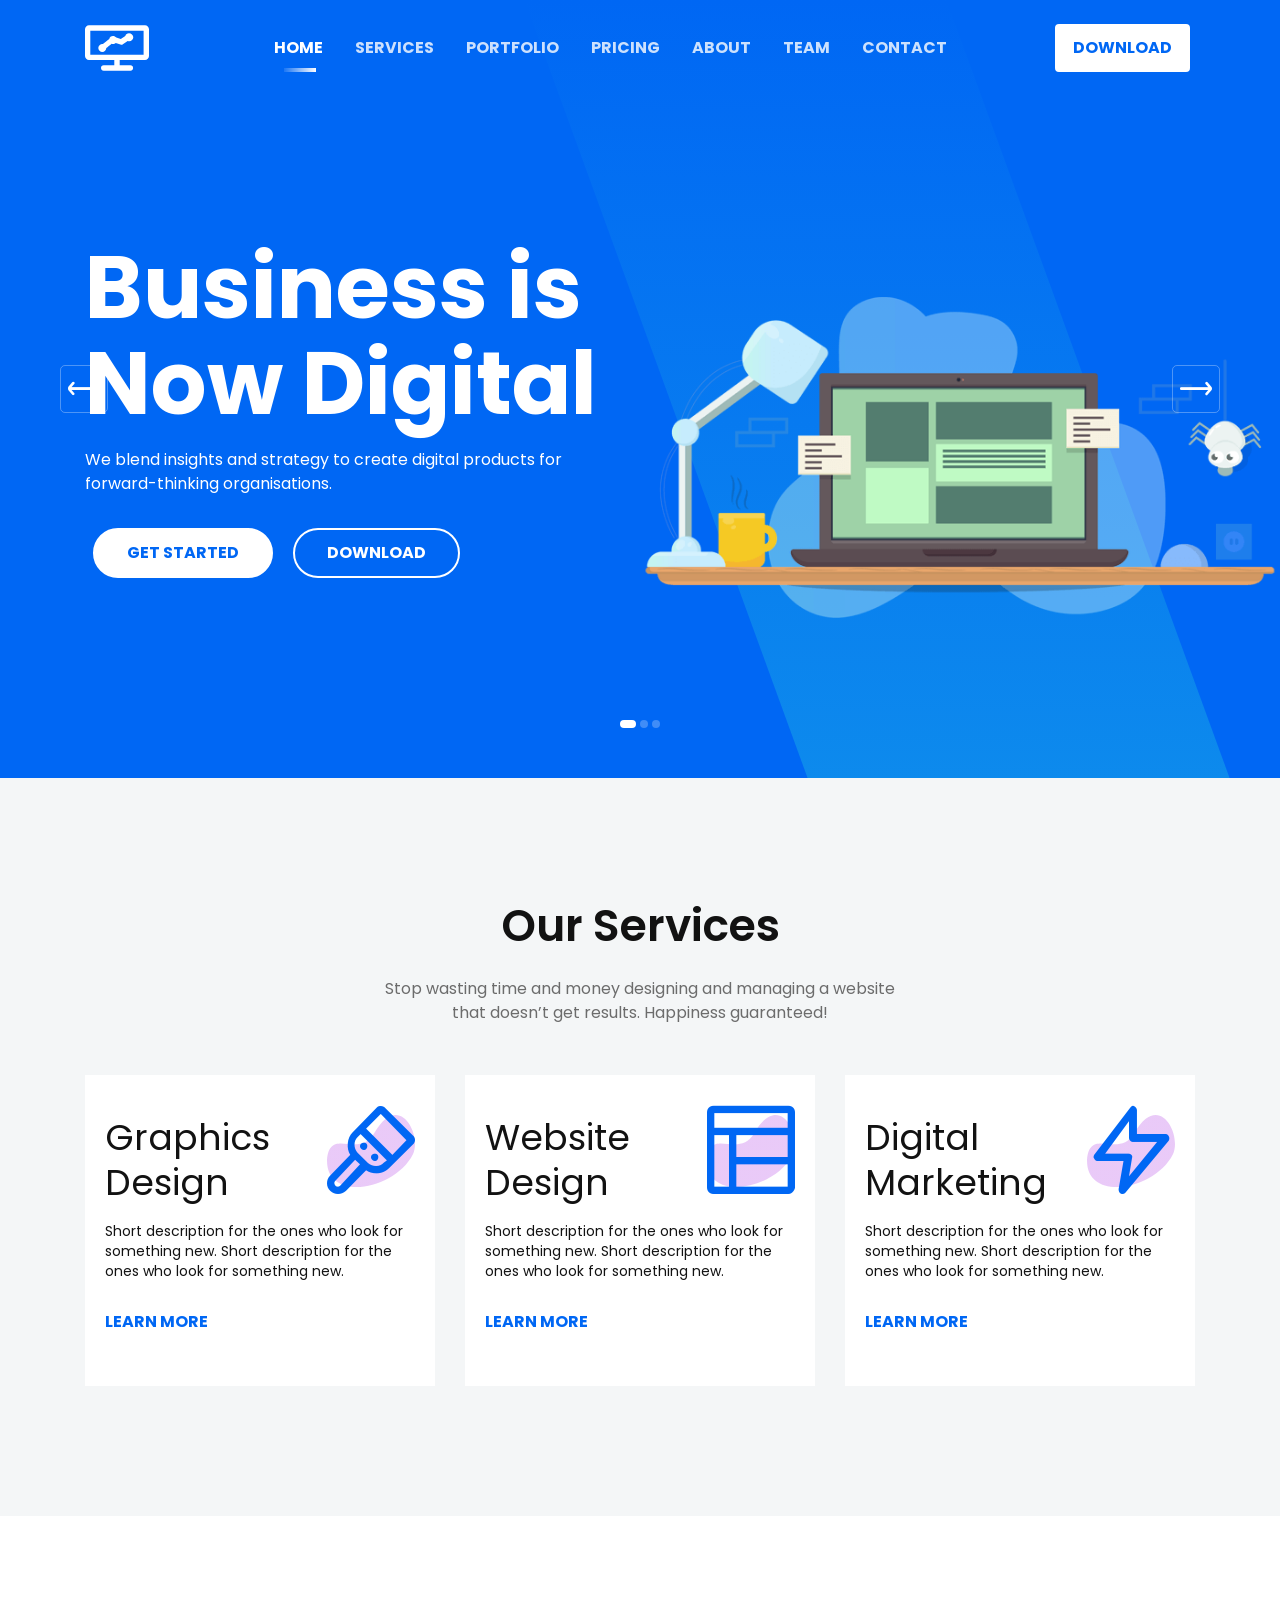
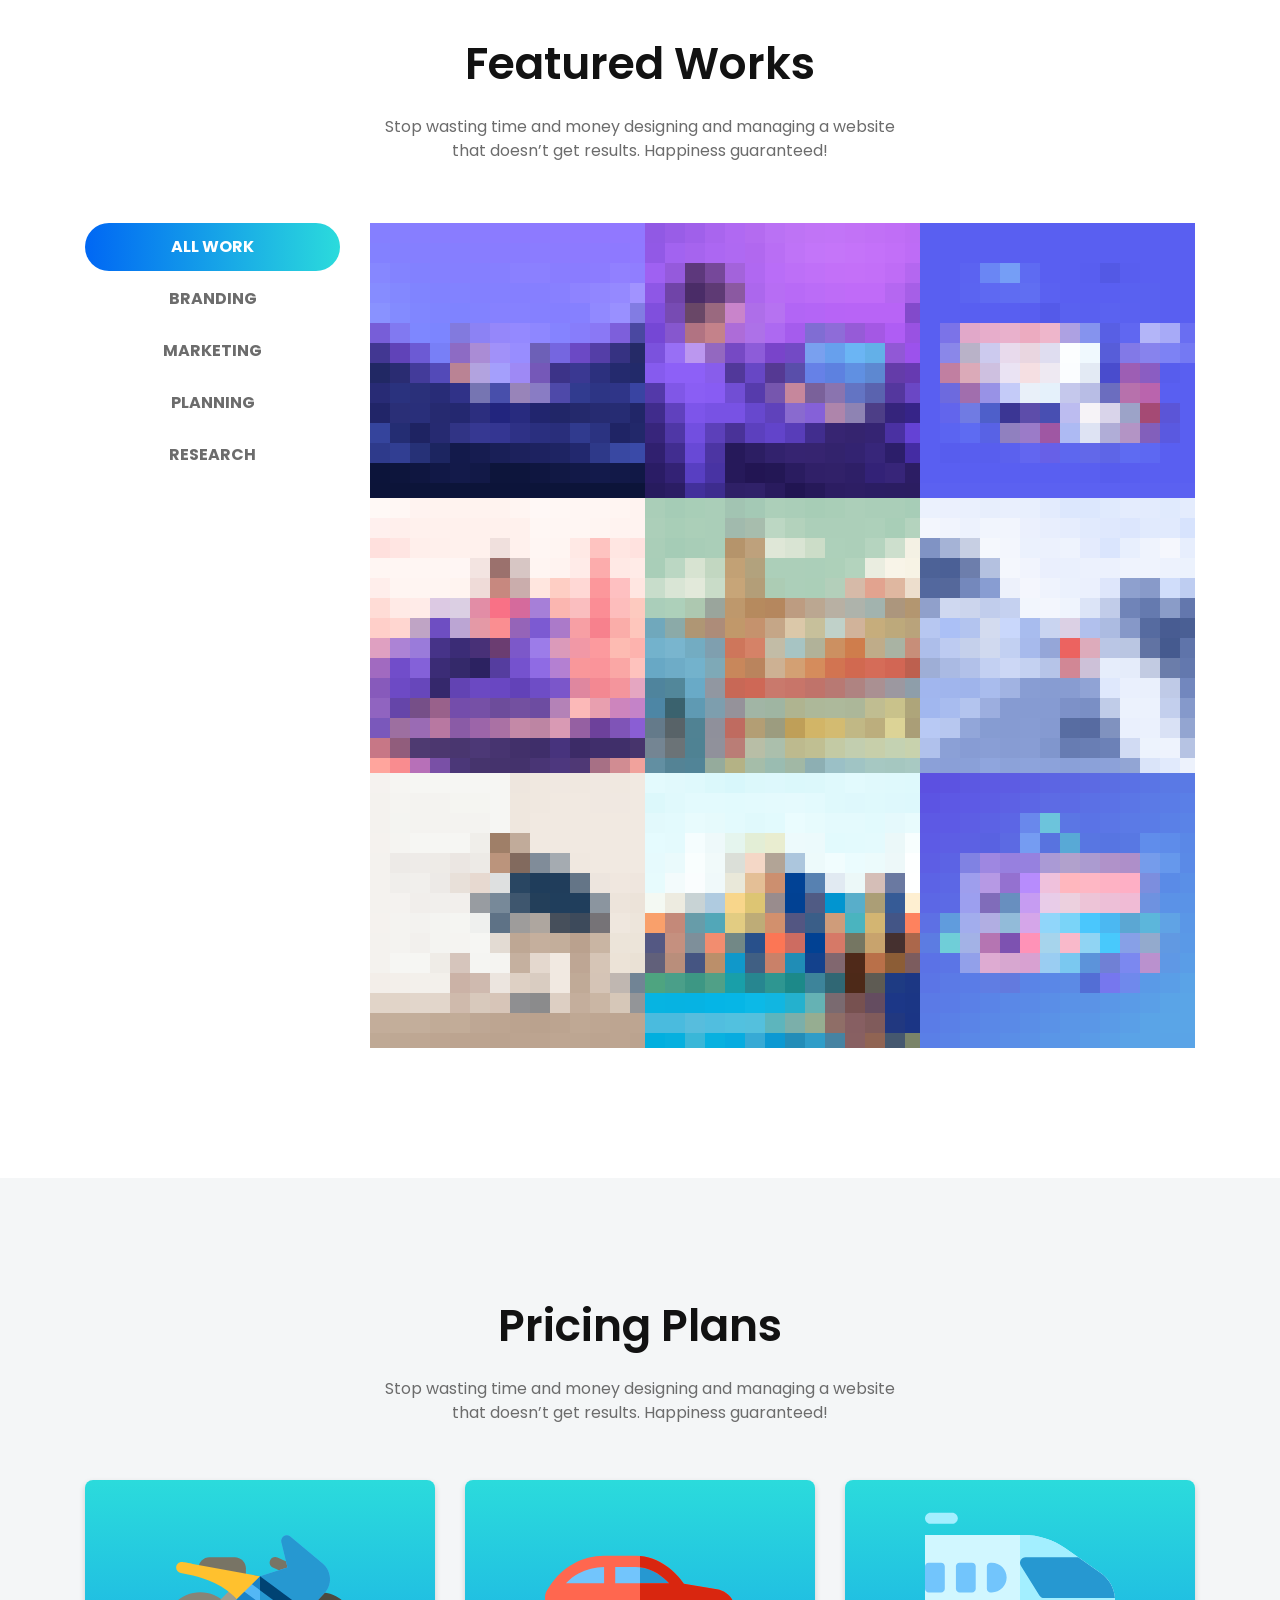
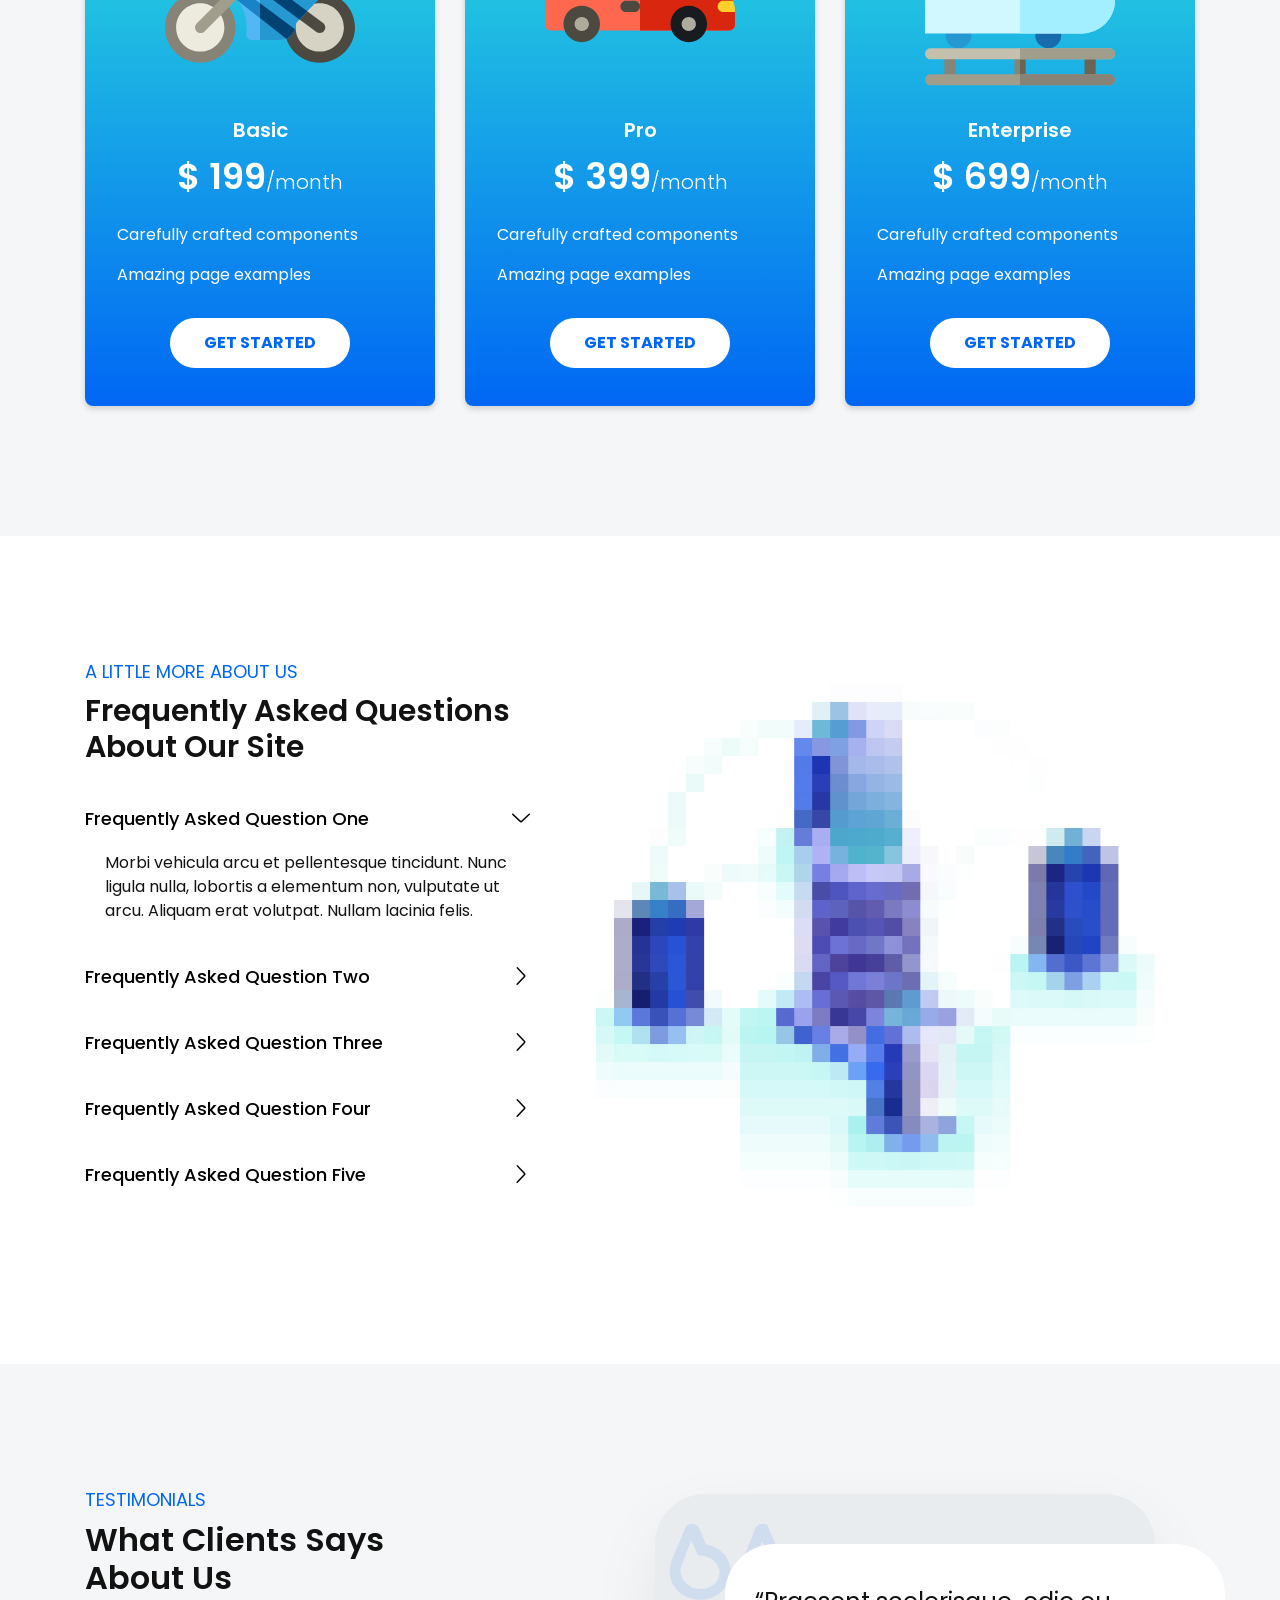
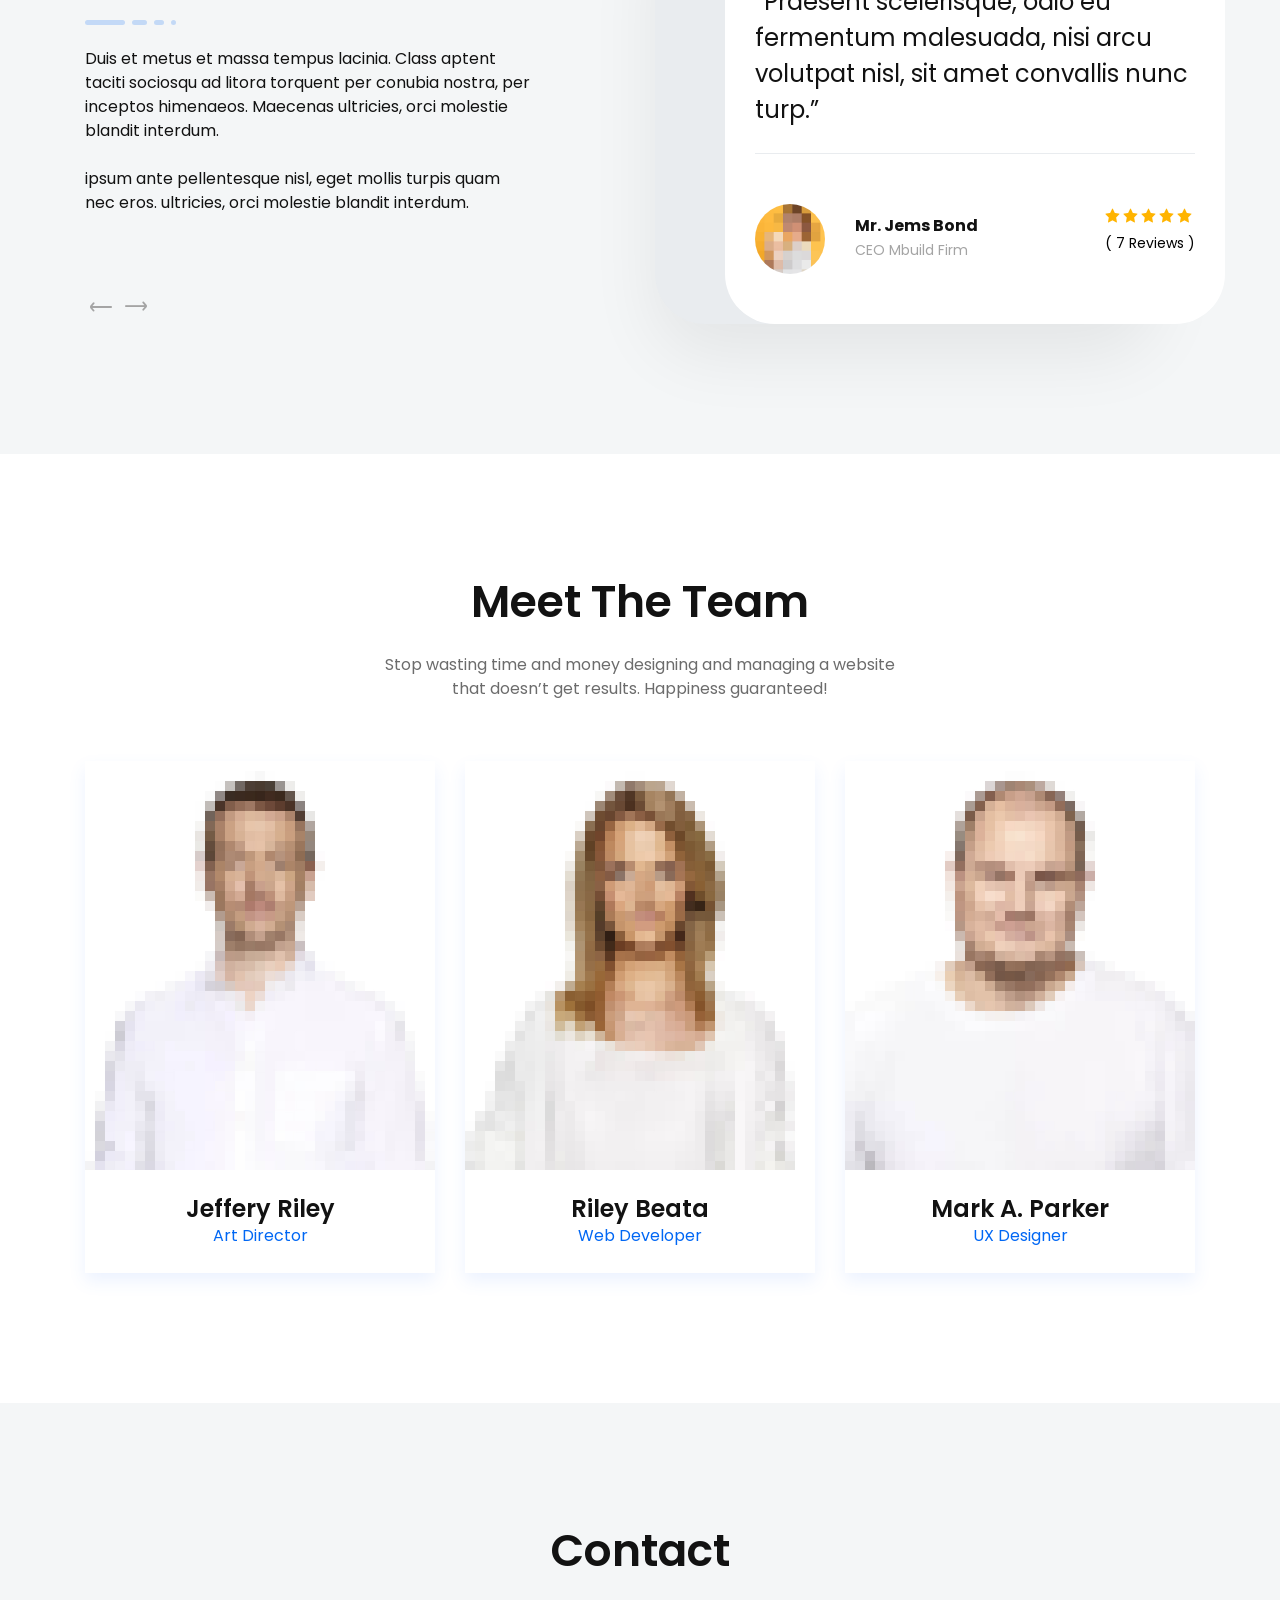
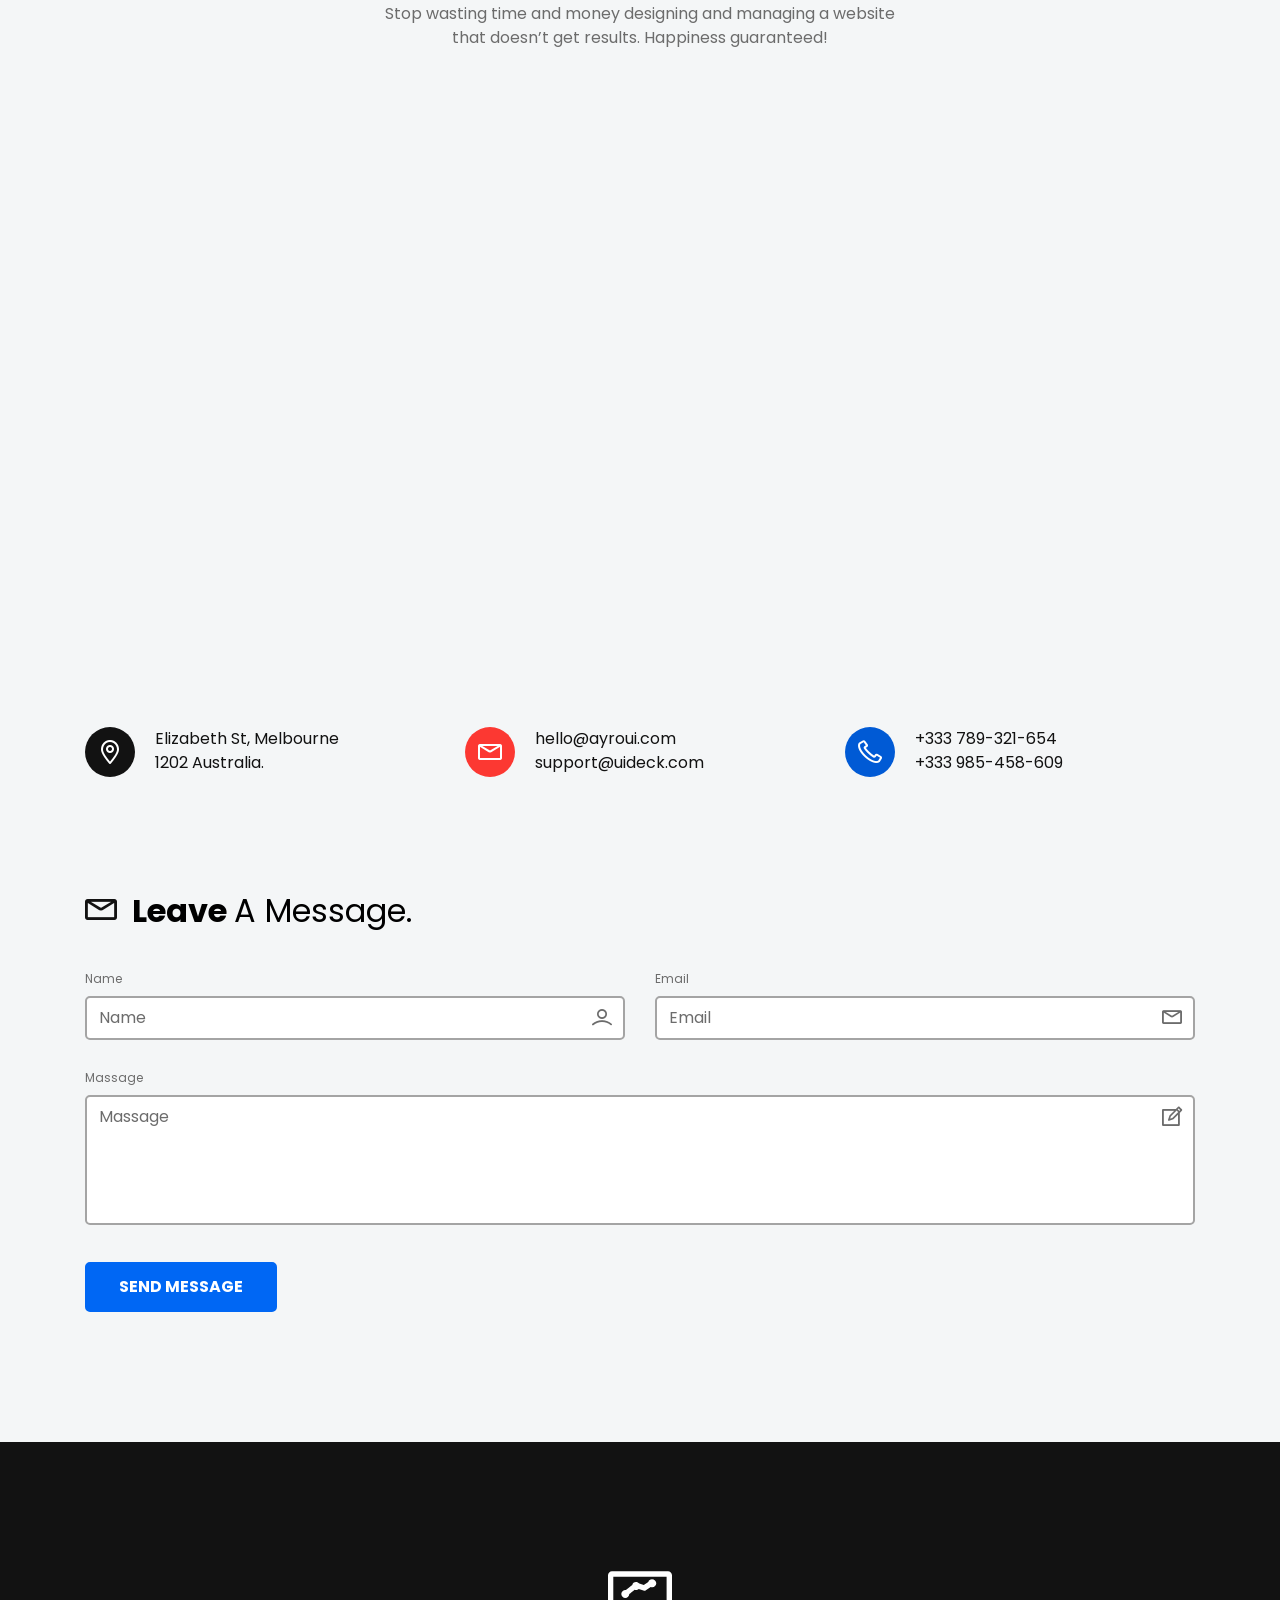
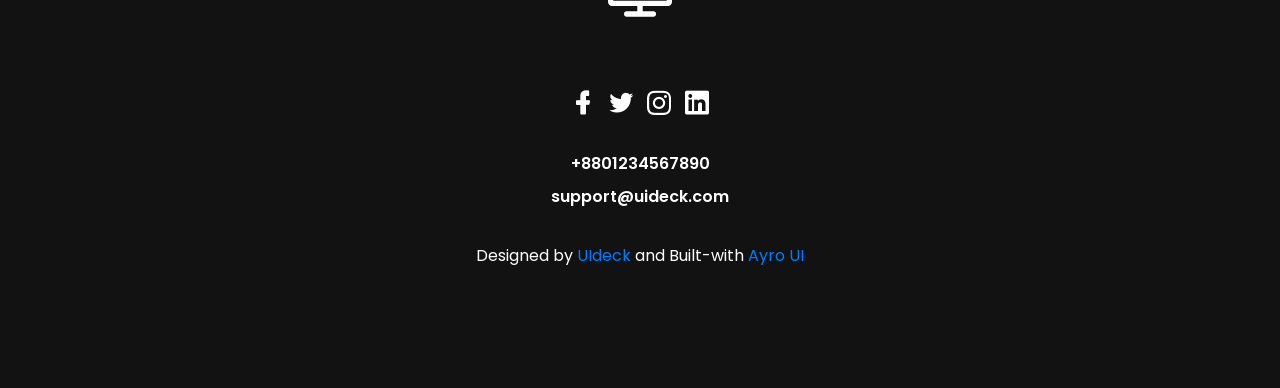
==== smash-template-opl/smash-template-opl/index.html @ 5c713483 "Add files via upload" ====
<!doctype html>
<html class="no-js" lang="en">

<head>
    <meta charset="utf-8">
    
    <!--====== Title ======-->
    <title>Smash - Bootstrap Business Template</title>
    
    <meta name="description" content="">
    <meta name="viewport" content="width=device-width, initial-scale=1">

    <!--====== Favicon Icon ======-->
    <link rel="shortcut icon" href="assets/images/favicon.png" type="image/png">
        
    <!--====== Magnific Popup CSS ======-->
    <link rel="stylesheet" href="assets/css/magnific-popup.css">
        
    <!--====== Slick CSS ======-->
    <link rel="stylesheet" href="assets/css/slick.css">
        
    <!--====== Line Icons CSS ======-->
    <link rel="stylesheet" href="assets/css/LineIcons.css">
        
    <!--====== Bootstrap CSS ======-->
    <link rel="stylesheet" href="assets/css/bootstrap.min.css">
    
    <!--====== Default CSS ======-->
    <link rel="stylesheet" href="assets/css/default.css">
    
    <!--====== Style CSS ======-->
    <link rel="stylesheet" href="assets/css/style.css">
    
</head>

<body>
    <!--[if IE]>
    <p class="browserupgrade">You are using an <strong>outdated</strong> browser. Please <a href="https://browsehappy.com/">upgrade your browser</a> to improve your experience and security.</p>
  <![endif]-->
   
    <!--====== PRELOADER PART START ======-->

    <div class="preloader">
        <div class="loader">
            <div class="ytp-spinner">
                <div class="ytp-spinner-container">
                    <div class="ytp-spinner-rotator">
                        <div class="ytp-spinner-left">
                            <div class="ytp-spinner-circle"></div>
                        </div>
                        <div class="ytp-spinner-right">
                            <div class="ytp-spinner-circle"></div>
                        </div>
                    </div>
                </div>
            </div>
        </div>
    </div>

    <!--====== PRELOADER PART ENDS ======-->
    
    <!--====== NAVBAR TWO PART START ======-->

    <section class="navbar-area">
        <div class="container">
            <div class="row">
                <div class="col-lg-12">
                    <nav class="navbar navbar-expand-lg">
                       
                        <a class="navbar-brand" href="#">
                            <img src="assets/images/logo.svg" alt="Logo">
                        </a>
                        
                        <button class="navbar-toggler" type="button" data-toggle="collapse" data-target="#navbarTwo" aria-controls="navbarTwo" aria-expanded="false" aria-label="Toggle navigation">
                            <span class="toggler-icon"></span>
                            <span class="toggler-icon"></span>
                            <span class="toggler-icon"></span>
                        </button>

                        <div class="collapse navbar-collapse sub-menu-bar" id="navbarTwo">
                            <ul class="navbar-nav m-auto">
                                <li class="nav-item active"><a class="page-scroll" href="#home">home</a></li>
                                <li class="nav-item"><a class="page-scroll" href="#services">Services</a></li>
                                <li class="nav-item"><a class="page-scroll" href="#portfolio">Portfolio</a></li>
                                <li class="nav-item"><a class="page-scroll" href="#pricing">Pricing</a></li>
                                <li class="nav-item"><a class="page-scroll" href="#about">About</a></li>
                                <li class="nav-item"><a class="page-scroll" href="#team">Team</a></li>
                                <li class="nav-item"><a class="page-scroll" href="#contact">Contact</a></li>
                            </ul>
                        </div>
                        
                        <div class="navbar-btn d-none d-sm-inline-block">
                            <ul>
                                <li><a class="solid" href="#">Download</a></li>
                            </ul>
                        </div>
                    </nav> <!-- navbar -->
                </div>
            </div> <!-- row -->
        </div> <!-- container -->
    </section>

    <!--====== NAVBAR TWO PART ENDS ======-->
    
    <!--====== SLIDER PART START ======-->

    <section id="home" class="slider_area">
        <div id="carouselThree" class="carousel slide" data-ride="carousel">
            <ol class="carousel-indicators">
                <li data-target="#carouselThree" data-slide-to="0" class="active"></li>
                <li data-target="#carouselThree" data-slide-to="1"></li>
                <li data-target="#carouselThree" data-slide-to="2"></li>
            </ol>

            <div class="carousel-inner">
                <div class="carousel-item active">
                    <div class="container">
                        <div class="row">
                            <div class="col-lg-6">
                                <div class="slider-content">
                                    <h1 class="title">Business is Now Digital</h1>
                                    <p class="text">We blend insights and strategy to create digital products for forward-thinking organisations.</p>
                                    <ul class="slider-btn rounded-buttons">
                                        <li><a class="main-btn rounded-one" href="#">GET STARTED</a></li>
                                        <li><a class="main-btn rounded-two" href="#">DOWNLOAD</a></li>
                                    </ul>
                                </div>
                            </div>
                        </div> <!-- row -->
                    </div> <!-- container -->
                    <div class="slider-image-box d-none d-lg-flex align-items-end">
                        <div class="slider-image">
                            <img src="assets/images/slider/1.png" alt="Hero">
                        </div> <!-- slider-imgae -->
                    </div> <!-- slider-imgae box -->
                </div> <!-- carousel-item -->

                <div class="carousel-item">
                    <div class="container">
                        <div class="row">
                            <div class="col-lg-6">
                                <div class="slider-content">
                                    <h1 class="title">Crafted for Business</h1>
                                    <p class="text">We blend insights and strategy to create digital products for forward-thinking organisations.</p>
                                    <ul class="slider-btn rounded-buttons">
                                        <li><a class="main-btn rounded-one" href="#">GET STARTED</a></li>
                                        <li><a class="main-btn rounded-two" href="#">DOWNLOAD</a></li>
                                    </ul>
                                </div> <!-- slider-content -->
                            </div>
                        </div> <!-- row -->
                    </div> <!-- container -->
                    <div class="slider-image-box d-none d-lg-flex align-items-end">
                        <div class="slider-image">
                            <img src="assets/images/slider/2.png" alt="Hero">
                        </div> <!-- slider-imgae -->
                    </div> <!-- slider-imgae box -->
                </div> <!-- carousel-item -->

                <div class="carousel-item">
                    <div class="container">
                        <div class="row">
                            <div class="col-lg-6">
                                <div class="slider-content">
                                    <h1 class="title">Based on Bootstrap 4</h1>
                                    <p class="text">We blend insights and strategy to create digital products for forward-thinking organisations.</p>
                                    <ul class="slider-btn rounded-buttons">
                                        <li><a class="main-btn rounded-one" href="#">GET STARTED</a></li>
                                        <li><a class="main-btn rounded-two" href="#">DOWNLOAD</a></li>
                                    </ul>
                                </div> <!-- slider-content -->
                            </div>
                        </div> <!-- row -->
                    </div> <!-- container -->
                    <div class="slider-image-box d-none d-lg-flex align-items-end">
                        <div class="slider-image">
                            <img src="assets/images/slider/3.png" alt="Hero">
                        </div> <!-- slider-imgae -->
                    </div> <!-- slider-imgae box -->
                </div> <!-- carousel-item -->
            </div>

            <a class="carousel-control-prev" href="#carouselThree" role="button" data-slide="prev">
                <i class="lni lni-arrow-left"></i>
            </a>
            <a class="carousel-control-next" href="#carouselThree" role="button" data-slide="next">
                <i class="lni lni-arrow-right"></i>
            </a>
        </div>
    </section>

    <!--====== SLIDER PART ENDS ======-->
    
    <!--====== FEATRES TWO PART START ======-->

    <section id="services" class="features-area">
        <div class="container">
            <div class="row justify-content-center">
                <div class="col-lg-6 col-md-10">
                    <div class="section-title text-center pb-10">
                        <h3 class="title">Our Services</h3>
                        <p class="text">Stop wasting time and money designing and managing a website that doesn’t get results. Happiness guaranteed!</p>
                    </div> <!-- row -->
                </div>
            </div> <!-- row -->
            <div class="row justify-content-center">
                <div class="col-lg-4 col-md-7 col-sm-9">
                    <div class="single-features mt-40">
                        <div class="features-title-icon d-flex justify-content-between">
                            <h4 class="features-title"><a href="#">Graphics Design</a></h4>
                            <div class="features-icon">
                                <i class="lni lni-brush"></i>
                                <img class="shape" src="assets/images/f-shape-1.svg" alt="Shape">
                            </div>
                        </div>
                        <div class="features-content">
                            <p class="text">Short description for the ones who look for something new. Short description for the ones who look for something new.</p>
                            <a class="features-btn" href="#">LEARN MORE</a>
                        </div>
                    </div> <!-- single features -->
                </div>
                <div class="col-lg-4 col-md-7 col-sm-9">
                    <div class="single-features mt-40">
                        <div class="features-title-icon d-flex justify-content-between">
                            <h4 class="features-title"><a href="#">Website Design</a></h4>
                            <div class="features-icon">
                                <i class="lni lni-layout"></i>
                                <img class="shape" src="assets/images/f-shape-1.svg" alt="Shape">
                            </div>
                        </div>
                        <div class="features-content">
                            <p class="text">Short description for the ones who look for something new. Short description for the ones who look for something new.</p>
                            <a class="features-btn" href="#">LEARN MORE</a>
                        </div>
                    </div> <!-- single features -->
                </div>
                <div class="col-lg-4 col-md-7 col-sm-9">
                    <div class="single-features mt-40">
                        <div class="features-title-icon d-flex justify-content-between">
                            <h4 class="features-title"><a href="#">Digital Marketing</a></h4>
                            <div class="features-icon">
                                <i class="lni lni-bolt"></i>
                                <img class="shape" src="assets/images/f-shape-1.svg" alt="Shape">
                            </div>
                        </div>
                        <div class="features-content">
                            <p class="text">Short description for the ones who look for something new. Short description for the ones who look for something new.</p>
                            <a class="features-btn" href="#">LEARN MORE</a>
                        </div>
                    </div> <!-- single features -->
                </div>
            </div> <!-- row -->
        </div> <!-- container -->
    </section>

    <!--====== FEATRES TWO PART ENDS ======-->
    
    <!--====== PORTFOLIO PART START ======-->

    <section id="portfolio" class="portfolio-area portfolio-four pb-100">
        <div class="container">
            <div class="row justify-content-center">
                <div class="col-lg-6 col-md-10">
                    <div class="section-title text-center pb-10">
                        <h3 class="title">Featured Works</h3>
                        <p class="text">Stop wasting time and money designing and managing a website that doesn’t get results. Happiness guaranteed!</p>
                    </div> <!-- section title -->
                </div>
            </div> <!-- row -->
            <div class="row">
                <div class="col-lg-3 col-md-3">
                    <div class="portfolio-menu text-center mt-50">
                        <ul>
                            <li data-filter="*" class="active">ALL WORK</li>
                            <li data-filter=".branding-4">BRANDING</li>
                            <li data-filter=".marketing-4">MARKETING</li>
                            <li data-filter=".planning-4">PLANNING</li>
                            <li data-filter=".research-4">RESEARCH</li>
                        </ul>
                    </div> <!-- portfolio menu -->
                </div>
                <div class="col-lg-9 col-md-9">
                    <div class="row no-gutters grid mt-50">
                        <div class="col-lg-4 col-sm-6 branding-4 planning-4">
                            <div class="single-portfolio">
                                <div class="portfolio-image">
                                    <img src="assets/images/portfolio/1.png" alt="">
                                    <div class="portfolio-overlay d-flex align-items-center justify-content-center">
                                        <div class="portfolio-content">
                                            <div class="portfolio-icon">
                                                <a class="image-popup" href="assets/images/portfolio/1.png"><i class="lni lni-zoom-in"></i></a>
                                                <img src="assets/images/portfolio/shape.svg" alt="shape" class="shape">
                                            </div>
                                            <div class="portfolio-icon">
                                                <a href="#"><i class="lni lni-link"></i></a>
                                                <img src="assets/images/portfolio/shape.svg" alt="shape" class="shape">
                                            </div>
                                        </div>
                                    </div>
                                </div>
                            </div> <!-- single portfolio -->
                        </div>
                        <div class="col-lg-4 col-sm-6 marketing-4 research-4">
                            <div class="single-portfolio">
                                <div class="portfolio-image">
                                    <img src="assets/images/portfolio/2.png" alt="">
                                    <div class="portfolio-overlay d-flex align-items-center justify-content-center">
                                        <div class="portfolio-content">
                                            <div class="portfolio-icon">
                                                <a class="image-popup" href="assets/images/portfolio/2.png"><i class="lni lni-zoom-in"></i></a>
                                                <img src="assets/images/portfolio/shape.svg" alt="shape" class="shape">
                                            </div>
                                            <div class="portfolio-icon">
                                                <a href="#"><i class="lni lni-link"></i></a>
                                                <img src="assets/images/portfolio/shape.svg" alt="shape" class="shape">
                                            </div>
                                        </div>
                                    </div>
                                </div>
                            </div> <!-- single portfolio -->
                        </div>
                        <div class="col-lg-4 col-sm-6 branding-4 marketing-4">
                            <div class="single-portfolio">
                                <div class="portfolio-image">
                                    <img src="assets/images/portfolio/3.png" alt="">
                                    <div class="portfolio-overlay d-flex align-items-center justify-content-center">
                                        <div class="portfolio-content">
                                            <div class="portfolio-icon">
                                                <a class="image-popup" href="assets/images/portfolio/3.png"><i class="lni lni-zoom-in"></i></a>
                                                <img src="assets/images/portfolio/shape.svg" alt="shape" class="shape">
                                            </div>
                                            <div class="portfolio-icon">
                                                <a href="#"><i class="lni lni-link"></i></a>
                                                <img src="assets/images/portfolio/shape.svg" alt="shape" class="shape">
                                            </div>
                                        </div>
                                    </div>
                                </div>
                            </div> <!-- single portfolio -->
                        </div>
                        <div class="col-lg-4 col-sm-6 planning-4 research-4">
                            <div class="single-portfolio">
                                <div class="portfolio-image">
                                    <img src="assets/images/portfolio/4.png" alt="">
                                    <div class="portfolio-overlay d-flex align-items-center justify-content-center">
                                        <div class="portfolio-content">
                                            <div class="portfolio-icon">
                                                <a class="image-popup" href="assets/images/portfolio/4.png"><i class="lni lni-zoom-in"></i></a>
                                                <img src="assets/images/portfolio/shape.svg" alt="shape" class="shape">
                                            </div>
                                            <div class="portfolio-icon">
                                                <a href="#"><i class="lni lni-link"></i></a>
                                                <img src="assets/images/portfolio/shape.svg" alt="shape" class="shape">
                                            </div>
                                        </div>
                                    </div>
                                </div>
                            </div> <!-- single portfolio -->
                        </div>
                        <div class="col-lg-4 col-sm-6 marketing-4">
                            <div class="single-portfolio">
                                <div class="portfolio-image">
                                    <img src="assets/images/portfolio/5.png" alt="">
                                    <div class="portfolio-overlay d-flex align-items-center justify-content-center">
                                        <div class="portfolio-content">
                                            <div class="portfolio-icon">
                                                <a class="image-popup" href="assets/images/portfolio/5.png"><i class="lni lni-zoom-in"></i></a>
                                                <img src="assets/images/portfolio/shape.svg" alt="shape" class="shape">
                                            </div>
                                            <div class="portfolio-icon">
                                                <a href="#"><i class="lni lni-link"></i></a>
                                                <img src="assets/images/portfolio/shape.svg" alt="shape" class="shape">
                                            </div>
                                        </div>
                                    </div>
                                </div>
                            </div> <!-- single portfolio -->
                        </div>
                        <div class="col-lg-4 col-sm-6 planning-4">
                            <div class="single-portfolio">
                                <div class="portfolio-image">
                                    <img src="assets/images/portfolio/6.png" alt="">
                                    <div class="portfolio-overlay d-flex align-items-center justify-content-center">
                                        <div class="portfolio-content">
                                            <div class="portfolio-icon">
                                                <a class="image-popup" href="assets/images/portfolio/6.png"><i class="lni lni-zoom-in"></i></a>
                                                <img src="assets/images/portfolio/shape.svg" alt="shape" class="shape">
                                            </div>
                                            <div class="portfolio-icon">
                                                <a href="#"><i class="lni lni-link"></i></a>
                                                <img src="assets/images/portfolio/shape.svg" alt="shape" class="shape">
                                            </div>
                                        </div>
                                    </div>
                                </div>
                            </div> <!-- single portfolio -->
                        </div>
                        <div class="col-lg-4 col-sm-6 research-4">
                            <div class="single-portfolio">
                                <div class="portfolio-image">
                                    <img src="assets/images/portfolio/7.png" alt="">
                                    <div class="portfolio-overlay d-flex align-items-center justify-content-center">
                                        <div class="portfolio-content">
                                            <div class="portfolio-icon">
                                                <a class="image-popup" href="assets/images/portfolio/7.png"><i class="lni lni-zoom-in"></i></a>
                                                <img src="assets/images/portfolio/shape.svg" alt="shape" class="shape">
                                            </div>
                                            <div class="portfolio-icon">
                                                <a href="#"><i class="lni lni-link"></i></a>
                                                <img src="assets/images/portfolio/shape.svg" alt="shape" class="shape">
                                            </div>
                                        </div>
                                    </div>
                                </div>
                            </div> <!-- single portfolio -->
                        </div>
                        <div class="col-lg-4 col-sm-6 branding-4 planning-4">
                            <div class="single-portfolio">
                                <div class="portfolio-image">
                                    <img src="assets/images/portfolio/8.png" alt="">
                                    <div class="portfolio-overlay d-flex align-items-center justify-content-center">
                                        <div class="portfolio-content">
                                            <div class="portfolio-icon">
                                                <a class="image-popup" href="assets/images/portfolio/8.png"><i class="lni lni-zoom-in"></i></a>
                                                <img src="assets/images/portfolio/shape.svg" alt="shape" class="shape">
                                            </div>
                                            <div class="portfolio-icon">
                                                <a href="#"><i class="lni lni-link"></i></a>
                                                <img src="assets/images/portfolio/shape.svg" alt="shape" class="shape">
                                            </div>
                                        </div>
                                    </div>
                                </div>
                            </div> <!-- single portfolio -->
                        </div>
                        <div class="col-lg-4 col-sm-6 marketing-4">
                            <div class="single-portfolio">
                                <div class="portfolio-image">
                                    <img src="assets/images/portfolio/9.png" alt="">
                                    <div class="portfolio-overlay d-flex align-items-center justify-content-center">
                                        <div class="portfolio-content">
                                            <div class="portfolio-icon">
                                                <a class="image-popup" href="assets/images/portfolio/9.png"><i class="lni lni-zoom-in"></i></a>
                                                <img src="assets/images/portfolio/shape.svg" alt="shape" class="shape">
                                            </div>
                                            <div class="portfolio-icon">
                                                <a href="#"><i class="lni lni-link"></i></a>
                                                <img src="assets/images/portfolio/shape.svg" alt="shape" class="shape">
                                            </div>
                                        </div>
                                    </div>
                                </div>
                            </div> <!-- single portfolio -->
                        </div>
                    </div> <!-- row -->
                </div>
            </div> <!-- row -->
        </div> <!-- container -->
    </section>

    <!--====== PORTFOLIO PART ENDS ======-->
    
    <!--====== PRINICNG START ======-->

    <section id="pricing" class="pricing-area ">
        <div class="container">
            <div class="row justify-content-center">
                <div class="col-lg-6 col-md-10">
                    <div class="section-title text-center pb-25">
                        <h3 class="title">Pricing Plans</h3>
                        <p class="text">Stop wasting time and money designing and managing a website that doesn’t get results. Happiness guaranteed!</p>
                    </div> <!-- section title -->
                </div>
            </div> <!-- row -->
            <div class="row justify-content-center">
                <div class="col-lg-4 col-md-7 col-sm-9">
                    <div class="pricing-style mt-30">
                        <div class="pricing-icon text-center">
                            <img src="assets/images/basic.svg" alt="">
                        </div>
                        <div class="pricing-header text-center">
                            <h5 class="sub-title">Basic</h5>
                            <p class="month"><span class="price">$ 199</span>/month</p>
                        </div>
                        <div class="pricing-list">
                            <ul>
                                <li><i class="lni lni-check-mark-circle"></i> Carefully crafted components</li>
                                <li><i class="lni lni-check-mark-circle"></i> Amazing page examples</li>
                            </ul>
                        </div>
                        <div class="pricing-btn rounded-buttons text-center">
                            <a class="main-btn rounded-one" href="#">GET STARTED</a>
                        </div>    
                    </div> <!-- pricing style one -->
                </div>
                
                <div class="col-lg-4 col-md-7 col-sm-9">
                    <div class="pricing-style mt-30">
                        <div class="pricing-icon text-center">
                            <img src="assets/images/pro.svg" alt="">
                        </div>
                        <div class="pricing-header text-center">
                            <h5 class="sub-title">Pro</h5>
                            <p class="month"><span class="price">$ 399</span>/month</p>
                        </div>
                        <div class="pricing-list">
                            <ul>
                                <li><i class="lni lni-check-mark-circle"></i> Carefully crafted components</li>
                                <li><i class="lni lni-check-mark-circle"></i> Amazing page examples</li>
                            </ul>
                        </div>
                        <div class="pricing-btn rounded-buttons text-center">
                            <a class="main-btn rounded-one" href="#">GET STARTED</a>
                        </div>
                    </div> <!-- pricing style one -->
                </div>
                
                <div class="col-lg-4 col-md-7 col-sm-9">
                    <div class="pricing-style mt-30">
                        <div class="pricing-icon text-center">
                            <img src="assets/images/enterprise.svg" alt="">
                        </div>
                        <div class="pricing-header text-center">
                            <h5 class="sub-title">Enterprise</h5>
                            <p class="month"><span class="price">$ 699</span>/month</p>
                        </div>
                        <div class="pricing-list">
                            <ul>
                                <li><i class="lni lni-check-mark-circle"></i> Carefully crafted components</li>
                                <li><i class="lni lni-check-mark-circle"></i> Amazing page examples</li>
                            </ul>
                        </div>
                        <div class="pricing-btn rounded-buttons text-center">
                            <a class="main-btn rounded-one" href="#">GET STARTED</a>
                        </div>
                    </div> <!-- pricing style one -->
                </div>
            </div> <!-- row -->
        </div> <!-- container -->
    </section>

    <!--====== PRINICNG ENDS ======-->
    
    <!--====== ABOUT PART START ======-->

    <section id="about" class="about-area">
        <div class="container">
            <div class="row">
                <div class="col-lg-5">
                    <div class="faq-content mt-45">
                        <div class="about-title">
                            <h6 class="sub-title">A Little More About Us</h6>
                            <h4 class="title">Frequently Asked Questions <br> About Our Site</h4>
                        </div> <!-- faq title -->
                        <div class="about-accordion">
                            <div class="accordion" id="accordionExample">
                                <div class="card">
                                    <div class="card-header" id="headingOne">
                                        <a href="#" data-toggle="collapse" data-target="#collapseOne" aria-expanded="true" aria-controls="collapseOne">Frequently Asked Question One</a>
                                    </div>

                                    <div id="collapseOne" class="collapse show" aria-labelledby="headingOne" data-parent="#accordionExample">
                                        <div class="card-body">
                                            <p class="text">Morbi vehicula arcu et pellentesque tincidunt. Nunc ligula nulla, lobortis a elementum non, vulputate ut arcu. Aliquam erat volutpat. Nullam lacinia felis.</p>
                                        </div>
                                    </div> 
                                </div> <!-- card -->
                                <div class="card">
                                    <div class="card-header" id="headingTwo">
                                        <a href="#" class="collapsed" data-toggle="collapse" data-target="#collapseTwo" aria-expanded="false" aria-controls="collapseTwo">Frequently Asked Question Two</a>
                                    </div>
                                    <div id="collapseTwo" class="collapse" aria-labelledby="headingTwo" data-parent="#accordionExample">
                                        <div class="card-body">
                                            <p class="text">Morbi vehicula arcu et pellentesque tincidunt. Nunc ligula nulla, lobortis a elementum non, vulputate ut arcu. Aliquam erat volutpat. Nullam lacinia felis.</p>
                                        </div>
                                    </div>
                                </div> <!-- card -->
                                <div class="card">
                                    <div class="card-header" id="headingThree">
                                        <a href="#" class="collapsed" data-toggle="collapse" data-target="#collapseThree" aria-expanded="false" aria-controls="collapseThree">Frequently Asked Question Three</a>
                                    </div>
                                    <div id="collapseThree" class="collapse" aria-labelledby="headingThree" data-parent="#accordionExample">
                                        <div class="card-body">
                                            <p class="text">Morbi vehicula arcu et pellentesque tincidunt. Nunc ligula nulla, lobortis a elementum non, vulputate ut arcu. Aliquam erat volutpat. Nullam lacinia felis.</p>
                                        </div>
                                    </div>
                                </div> <!-- card -->
                                <div class="card">
                                    <div class="card-header" id="headingFore">
                                        <a href="#" class="collapsed" data-toggle="collapse" data-target="#collapseFore" aria-expanded="false" aria-controls="collapseFore">Frequently Asked Question Four</a>
                                    </div>
                                    <div id="collapseFore" class="collapse" aria-labelledby="headingFore" data-parent="#accordionExample">
                                        <div class="card-body">
                                            <p class="text">Morbi vehicula arcu et pellentesque tincidunt. Nunc ligula nulla, lobortis a elementum non, vulputate ut arcu. Aliquam erat volutpat. Nullam lacinia felis.</p>
                                        </div>
                                    </div>
                                </div> <!-- card -->
                                <div class="card">
                                    <div class="card-header" id="headingFive">
                                        <a href="#" class="collapsed" data-toggle="collapse" data-target="#collapseFive" aria-expanded="false" aria-controls="collapseFive">Frequently Asked Question Five</a>
                                    </div>
                                    <div id="collapseFive" class="collapse" aria-labelledby="headingFive" data-parent="#accordionExample">
                                        <div class="card-body">
                                            <p class="text">Morbi vehicula arcu et pellentesque tincidunt. Nunc ligula nulla, lobortis a elementum non, vulputate ut arcu. Aliquam erat volutpat. Nullam lacinia felis.</p>
                                        </div>
                                    </div>
                                </div> <!-- card -->
                            </div>
                        </div> <!-- faq accordion -->
                    </div> <!-- faq content -->
                </div>
                <div class="col-lg-7">
                    <div class="about-image mt-50">
                        <img src="assets/images/about.jpg" alt="about">
                    </div> <!-- faq image -->
                </div>
            </div> <!-- row -->
        </div> <!-- container -->
    </section>

    <!--====== ABOUT PART ENDS ======-->
    
    <!--====== TESTIMONIAL PART START ======-->

    <section id="testimonial" class="testimonial-area">
        <div class="container">
            <div class="row justify-content-between">
                <div class="col-xl-5 col-lg-6">
                    <div class="testimonial-left-content mt-45">
                        <h6 class="sub-title">Testimonials</h6>
                        <h4 class="title">What Clients Says <br> About Us</h4>
                        <ul class="testimonial-line">
                            <li></li>
                            <li></li>
                            <li></li>
                            <li></li>
                        </ul>
                        <p class="text">Duis et metus et massa tempus lacinia. Class aptent taciti sociosqu ad litora torquent per conubia nostra, per inceptos himenaeos. Maecenas ultricies, orci molestie blandit interdum. <br> <br> ipsum ante pellentesque nisl, eget mollis turpis quam nec eros. ultricies, orci molestie blandit interdum.</p>
                    </div> <!-- testimonial left content -->
                </div>
                <div class="col-lg-6">
                    <div class="testimonial-right-content mt-50">
                        <div class="quota">
                            <i class="lni lni-quotation"></i>
                        </div>
                        <div class="testimonial-content-wrapper testimonial-active">
                            <div class="single-testimonial">
                                <div class="testimonial-text">
                                    <p class="text">“Praesent scelerisque, odio eu fermentum malesuada, nisi arcu volutpat nisl, sit amet convallis nunc turp.”</p>
                                </div>
                                <div class="testimonial-author d-sm-flex justify-content-between">
                                    <div class="author-info d-flex align-items-center">
                                        <div class="author-image">
                                            <img src="assets/images/author-1.jpg" alt="author">
                                        </div>
                                        <div class="author-name media-body">
                                            <h5 class="name">Mr. Jems Bond</h5>
                                            <span class="sub-title">CEO Mbuild Firm</span>
                                        </div>
                                    </div>
                                    <div class="author-review">
                                        <ul class="star">
                                            <li><i class="lni lni-star-filled"></i></li>
                                            <li><i class="lni lni-star-filled"></i></li>
                                            <li><i class="lni lni-star-filled"></i></li>
                                            <li><i class="lni lni-star-filled"></i></li>
                                            <li><i class="lni lni-star-filled"></i></li>
                                        </ul>
                                        <span class="review">( 7 Reviews )</span>
                                    </div>
                                </div>
                            </div> <!-- single testimonial -->
                            <div class="single-testimonial">
                                <div class="testimonial-text">
                                    <p class="text">“Praesent scelerisque, odio eu fermentum malesuada, nisi arcu volutpat nisl, sit amet convallis nunc turp.”</p>
                                </div>
                                <div class="testimonial-author d-sm-flex justify-content-between">
                                    <div class="author-info d-flex align-items-center">
                                        <div class="author-image">
                                                <img src="assets/images/author-2.jpg" alt="author">
                                        </div>
                                        <div class="author-name media-body">
                                            <h5 class="name">Mr. Jems Bond</h5>
                                            <span class="sub-title">CEO Mbuild Firm</span>
                                        </div>
                                    </div>
                                    <div class="author-review">
                                        <ul class="star">
                                            <li><i class="lni lni-star-filled"></i></li>
                                            <li><i class="lni lni-star-filled"></i></li>
                                            <li><i class="lni lni-star-filled"></i></li>
                                            <li><i class="lni lni-star-filled"></i></li>
                                            <li><i class="lni lni-star-filled"></i></li>
                                        </ul>
                                        <span class="review">( 7 Reviews )</span>
                                    </div>
                                </div>
                            </div> <!-- single testimonial -->
                            <div class="single-testimonial">
                                <div class="testimonial-text">
                                    <p class="text">“Praesent scelerisque, odio eu fermentum malesuada, nisi arcu volutpat nisl, sit amet convallis nunc turp.”</p>
                                </div>
                                <div class="testimonial-author d-sm-flex justify-content-between">
                                    <div class="author-info d-flex align-items-center">
                                        <div class="author-image">
                                                <img src="assets/images/author-3.jpg" alt="author">
                                        </div>
                                        <div class="author-name media-body">
                                            <h5 class="name">Mr. Jems Bond</h5>
                                            <span class="sub-title">CEO Mbuild Firm</span>
                                        </div>
                                    </div>
                                    <div class="author-review">
                                        <ul class="star">
                                            <li><i class="lni lni-star-filled"></i></li>
                                            <li><i class="lni lni-star-filled"></i></li>
                                            <li><i class="lni lni-star-filled"></i></li>
                                            <li><i class="lni lni-star-filled"></i></li>
                                            <li><i class="lni lni-star-filled"></i></li>
                                        </ul>
                                        <span class="review">( 7 Reviews )</span>
                                    </div>
                                </div>
                            </div> <!-- single testimonial -->
                        </div> <!-- testimonial content wrapper -->
                    </div> <!-- testimonial right content -->
                </div>
            </div> <!-- row -->
        </div> <!-- container -->
    </section>

    <!--====== TESTIMONIAL PART ENDS ======-->
    
    <!--====== TEAM START ======-->

    <section id="team" class="team-area pt-120 pb-130">
        <div class="container">
            <div class="row justify-content-center">
                <div class="col-lg-6 col-md-10">
                    <div class="section-title text-center pb-30">
                        <h3 class="title">Meet The Team</h3>
                        <p class="text">Stop wasting time and money designing and managing a website that doesn’t get results. Happiness guaranteed!</p>
                    </div> <!-- section title -->
                </div>
            </div> <!-- row -->
            <div class="row">
                <div class="col-lg-4 col-sm-6">
                    <div class="team-style-eleven text-center mt-30 wow fadeIn" data-wow-duration="1s" data-wow-delay="0s">
                        <div class="team-image">
                            <img src="assets/images/team-1.jpg" alt="Team">
                        </div>
                        <div class="team-content">
                            <div class="team-social">
                                <ul class="social">
                                    <li><a href="#"><i class="lni lni-facebook-filled"></i></a></li>
                                    <li><a href="#"><i class="lni lni-twitter-original"></i></a></li>
                                    <li><a href="#"><i class="lni lni-linkedin-original"></i></a></li>
                                    <li><a href="#"><i class="lni lni-instagram"></i></a></li>
                                </ul>
                            </div>
                            <h4 class="team-name"><a href="#">Jeffery Riley</a></h4>
                            <span class="sub-title">Art Director</span>
                        </div>
                    </div> <!-- single team -->
                </div>
                <div class="col-lg-4 col-sm-6">
                    <div class="team-style-eleven text-center mt-30 wow fadeIn" data-wow-duration="1s" data-wow-delay="0s">
                        <div class="team-image">
                            <img src="assets/images/team-2.jpg" alt="Team">
                        </div>
                        <div class="team-content">
                            <div class="team-social">
                                <ul class="social">
                                    <li><a href="#"><i class="lni lni-facebook-filled"></i></a></li>
                                    <li><a href="#"><i class="lni lni-twitter-original"></i></a></li>
                                    <li><a href="#"><i class="lni lni-linkedin-original"></i></a></li>
                                    <li><a href="#"><i class="lni lni-instagram"></i></a></li>
                                </ul>
                            </div>
                            <h4 class="team-name"><a href="#">Riley Beata</a></h4>
                            <span class="sub-title">Web Developer</span>
                        </div>
                    </div> <!-- single team -->
                </div>
                <div class="col-lg-4 col-sm-6">
                    <div class="team-style-eleven text-center mt-30 wow fadeIn" data-wow-duration="1s" data-wow-delay="0s">
                        <div class="team-image">
                            <img src="assets/images/team-3.jpg" alt="Team">
                        </div>
                        <div class="team-content">
                            <div class="team-social">
                                <ul class="social">
                                    <li><a href="#"><i class="lni lni-facebook-filled"></i></a></li>
                                    <li><a href="#"><i class="lni lni-twitter-original"></i></a></li>
                                    <li><a href="#"><i class="lni lni-linkedin-original"></i></a></li>
                                    <li><a href="#"><i class="lni lni-instagram"></i></a></li>
                                </ul>
                            </div>
                            <h4 class="team-name"><a href="#">Mark A. Parker</a></h4>
                            <span class="sub-title">UX Designer</span>
                        </div>
                    </div> <!-- single team -->
                </div>
            </div> <!-- row -->
        </div> <!-- container -->
    </section>

    <!--====== TEAM  ENDS ======-->
    
    <!--====== CONTACT PART START ======-->

    <section id="contact" class="contact-area">
        <div class="container">
            <div class="row justify-content-center">
                <div class="col-lg-6 col-md-10">
                    <div class="section-title text-center pb-30">
                        <h3 class="title">Contact</h3>
                        <p class="text">Stop wasting time and money designing and managing a website that doesn’t get results. Happiness guaranteed!</p>
                    </div> <!-- section title -->
                </div>
            </div> <!-- row -->
            <div class="row">
                <div class="col-lg-12">
                    <div class="contact-map mt-30">
                        <iframe id="gmap_canvas" src="https://maps.google.com/maps?q=Mission%20District%2C%20San%20Francisco%2C%20CA%2C%20USA&t=&z=13&ie=UTF8&iwloc=&output=embed" frameborder="0" scrolling="no" marginheight="0" marginwidth="0"></iframe>
                    </div> <!-- row -->
                </div>
            </div> <!-- row -->
            <div class="contact-info pt-30">
                <div class="row">
                    <div class="col-lg-4 col-md-6">
                        <div class="single-contact-info contact-color-1 mt-30 d-flex ">
                            <div class="contact-info-icon">
                                <i class="lni lni-map-marker"></i>
                            </div>
                            <div class="contact-info-content media-body">
                                <p class="text"> Elizabeth St, Melbourne<br>1202 Australia.</p>
                            </div>
                        </div> <!-- single contact info -->
                    </div>
                    <div class="col-lg-4 col-md-6">
                        <div class="single-contact-info contact-color-2 mt-30 d-flex ">
                            <div class="contact-info-icon">
                                <i class="lni lni-envelope"></i>
                            </div>
                            <div class="contact-info-content media-body">
                                <p class="text">hello@ayroui.com</p>
                                <p class="text">support@uideck.com</p>
                            </div>
                        </div> <!-- single contact info -->
                    </div>
                    <div class="col-lg-4 col-md-6">
                        <div class="single-contact-info contact-color-3 mt-30 d-flex ">
                            <div class="contact-info-icon">
                                <i class="lni lni-phone"></i>
                            </div>
                            <div class="contact-info-content media-body">
                                <p class="text">+333 789-321-654</p>
                                <p class="text">+333 985-458-609</p>
                            </div>
                        </div> <!-- single contact info -->
                    </div>
                </div> <!-- row -->
            </div> <!-- contact info -->
            <div class="row">
                <div class="col-lg-12">
                    <div class="contact-wrapper form-style-two pt-115">
                        <h4 class="contact-title pb-10"><i class="lni lni-envelope"></i> Leave <span>A Message.</span></h4>
                        
                        <form id="contact-form" action="assets/contact.php" method="post">
                            <div class="row">
                                <div class="col-md-6">
                                    <div class="form-input mt-25">
                                        <label>Name</label>
                                        <div class="input-items default">
                                            <input name="name" type="text" placeholder="Name">
                                            <i class="lni lni-user"></i>
                                        </div>
                                    </div> <!-- form input -->
                                </div>
                                <div class="col-md-6">
                                    <div class="form-input mt-25">
                                        <label>Email</label>
                                        <div class="input-items default">
                                            <input type="email" name="email" placeholder="Email">
                                            <i class="lni lni-envelope"></i>
                                        </div>
                                    </div> <!-- form input -->
                                </div>
                                <div class="col-md-12">
                                    <div class="form-input mt-25">
                                        <label>Massage</label>
                                        <div class="input-items default">
                                            <textarea name="massage" placeholder="Massage"></textarea>
                                            <i class="lni lni-pencil-alt"></i>
                                        </div>
                                    </div> <!-- form input -->
                                </div>
                                <p class="form-message"></p>
                                <div class="col-md-12">
                                    <div class="form-input light-rounded-buttons mt-30">
                                        <button class="main-btn light-rounded-two">Send Message</button>
                                    </div> <!-- form input -->
                                </div>
                            </div> <!-- row -->
                        </form>
                    </div> <!-- contact wrapper form -->
                </div>
            </div> <!-- row -->
        </div> <!-- container -->
    </section>

    <!--====== CONTACT PART ENDS ======-->
    
    <!--====== FOOTER PART START ======-->

    <section class="footer-area footer-dark">
        <div class="container">
            <div class="row justify-content-center">
                <div class="col-lg-6">
                    <div class="footer-logo text-center">
                        <a class="mt-30" href="index.html"><img src="assets/images/logo.svg" alt="Logo"></a>
                    </div> <!-- footer logo -->
                    <ul class="social text-center mt-60">
                        <li><a href="https://facebook.com/uideckHQ"><i class="lni lni-facebook-filled"></i></a></li>
                        <li><a href="https://twitter.com/uideckHQ"><i class="lni lni-twitter-original"></i></a></li>
                        <li><a href="https://instagram.com/uideckHQ"><i class="lni lni-instagram-original"></i></a></li>
                        <li><a href="#"><i class="lni lni-linkedin-original"></i></a></li>
                    </ul> <!-- social -->
                    <div class="footer-support text-center">
                        <span class="number">+8801234567890</span>
                        <span class="mail">support@uideck.com</span>
                    </div>
                    <div class="copyright text-center mt-35">
                        <p class="text">Designed by <a href="https://uideck.com" rel="nofollow">UIdeck</a> and Built-with <a rel="nofollow" href="https://ayroui.com">Ayro UI</a> </p>
                    </div> <!--  copyright -->
                </div>
            </div> <!-- row -->
        </div> <!-- container -->
    </section>

    <!--====== FOOTER PART ENDS ======-->
    
    <!--====== BACK TOP TOP PART START ======-->

    <a href="#" class="back-to-top"><i class="lni lni-chevron-up"></i></a>

    <!--====== BACK TOP TOP PART ENDS ======-->    

    <!--====== PART START ======-->

<!--
    <section class="">
        <div class="container">
            <div class="row">
                <div class="col-lg-">
                    
                </div>
            </div>
        </div>
    </section>
-->

    <!--====== PART ENDS ======-->




    <!--====== Jquery js ======-->
    <script src="assets/js/vendor/jquery-1.12.4.min.js"></script>
    <script src="assets/js/vendor/modernizr-3.7.1.min.js"></script>
    
    <!--====== Bootstrap js ======-->
    <script src="assets/js/popper.min.js"></script>
    <script src="assets/js/bootstrap.min.js"></script>
    
    <!--====== Slick js ======-->
    <script src="assets/js/slick.min.js"></script>
    
    <!--====== Magnific Popup js ======-->
    <script src="assets/js/jquery.magnific-popup.min.js"></script>
    
    <!--====== Ajax Contact js ======-->
    <script src="assets/js/ajax-contact.js"></script>
    
    <!--====== Isotope js ======-->
    <script src="assets/js/imagesloaded.pkgd.min.js"></script>
    <script src="assets/js/isotope.pkgd.min.js"></script>
    
    <!--====== Scrolling Nav js ======-->
    <script src="assets/js/jquery.easing.min.js"></script>
    <script src="assets/js/scrolling-nav.js"></script>
    
    <!--====== Main js ======-->
    <script src="assets/js/main.js"></script>
    
</body>

</html>
---- smash-template-opl/smash-template-opl/assets/css/default.css ----
/* Deafult Margin & Padding */
/*-- Margin Top --*/
.mt-5 {
	margin-top: 5px;
}
.mt-10 {
	margin-top: 10px;
}
.mt-15 {
	margin-top: 15px;
}
.mt-20 {
	margin-top: 20px;
}
.mt-25 {
	margin-top: 25px;
}
.mt-30 {
	margin-top: 30px;
}
.mt-35 {
	margin-top: 35px;
}
.mt-40 {
	margin-top: 40px;
}
.mt-45 {
	margin-top: 45px;
}
.mt-50 {
	margin-top: 50px;
}
.mt-55 {
	margin-top: 55px;
}
.mt-60 {
	margin-top: 60px;
}
.mt-65 {
	margin-top: 65px;
}
.mt-70 {
	margin-top: 70px;
}
.mt-75 {
	margin-top: 75px;
}
.mt-80 {
	margin-top: 80px;
}
.mt-85 {
	margin-top: 85px;
}
.mt-90 {
	margin-top: 90px;
}
.mt-95 {
	margin-top: 95px;
}
.mt-100 {
	margin-top: 100px;
}
.mt-105 {
	margin-top: 105px;
}
.mt-110 {
	margin-top: 110px;
}
.mt-115 {
	margin-top: 115px;
}
.mt-120 {
	margin-top: 120px;
}
.mt-125 {
	margin-top: 125px;
}
.mt-130 {
	margin-top: 130px;
}
.mt-135 {
	margin-top: 135px;
}
.mt-140 {
	margin-top: 140px;
}
.mt-145 {
	margin-top: 145px;
}
.mt-150 {
	margin-top: 150px;
}
.mt-155 {
	margin-top: 155px;
}
.mt-160 {
	margin-top: 160px;
}
.mt-165 {
	margin-top: 165px;
}
.mt-170 {
	margin-top: 170px;
}
.mt-175 {
	margin-top: 175px;
}
.mt-180 {
	margin-top: 180px;
}
.mt-185 {
	margin-top: 185px;
}
.mt-190 {
	margin-top: 190px;
}
.mt-195 {
	margin-top: 195px;
}
.mt-200 {
	margin-top: 200px;
}
/*-- Margin Bottom --*/

.mb-5 {
	margin-bottom: 5px;
}
.mb-10 {
	margin-bottom: 10px;
}
.mb-15 {
	margin-bottom: 15px;
}
.mb-20 {
	margin-bottom: 20px;
}
.mb-25 {
	margin-bottom: 25px;
}
.mb-30 {
	margin-bottom: 30px;
}
.mb-35 {
	margin-bottom: 35px;
}
.mb-40 {
	margin-bottom: 40px;
}
.mb-45 {
	margin-bottom: 45px;
}
.mb-50 {
	margin-bottom: 50px;
}
.mb-55 {
	margin-bottom: 55px;
}
.mb-60 {
	margin-bottom: 60px;
}
.mb-65 {
	margin-bottom: 65px;
}
.mb-70 {
	margin-bottom: 70px;
}
.mb-75 {
	margin-bottom: 75px;
}
.mb-80 {
	margin-bottom: 80px;
}
.mb-85 {
	margin-bottom: 85px;
}
.mb-90 {
	margin-bottom: 90px;
}
.mb-95 {
	margin-bottom: 95px;
}
.mb-100 {
	margin-bottom: 100px;
}
.mb-105 {
	margin-bottom: 105px;
}
.mb-110 {
	margin-bottom: 110px;
}
.mb-115 {
	margin-bottom: 115px;
}
.mb-120 {
	margin-bottom: 120px;
}
.mb-125 {
	margin-bottom: 125px;
}
.mb-130 {
	margin-bottom: 130px;
}
.mb-135 {
	margin-bottom: 135px;
}
.mb-140 {
	margin-bottom: 140px;
}
.mb-145 {
	margin-bottom: 145px;
}
.mb-150 {
	margin-bottom: 150px;
}
.mb-155 {
	margin-bottom: 155px;
}
.mb-160 {
	margin-bottom: 160px;
}
.mb-165 {
	margin-bottom: 165px;
}
.mb-170 {
	margin-bottom: 170px;
}
.mb-175 {
	margin-bottom: 175px;
}
.mb-180 {
	margin-bottom: 180px;
}
.mb-185 {
	margin-bottom: 185px;
}
.mb-190 {
	margin-bottom: 190px;
}
.mb-195 {
	margin-bottom: 195px;
}
.mb-200 {
	margin-bottom: 200px;
}
/*-- margin left --*/
.ml-5 {
	margin-left: 5px;
}
.ml-10 {
	margin-left: 10px;
}
.ml-15 {
	margin-left: 15px;
}
.ml-20 {
	margin-left: 20px;
}
.ml-25 {
	margin-left: 25px;
}
.ml-30 {
	margin-left: 30px;
}
.ml-35 {
	margin-left: 35px;
}
.ml-40 {
	margin-left: 40px;
}
.ml-45 {
	margin-left: 45px;
}
.ml-50 {
	margin-left: 50px;
}
.ml-55 {
	margin-left: 55px;
}
.ml-60 {
	margin-left: 60px;
}
.ml-65 {
	margin-left: 65px;
}
.ml-70 {
	margin-left: 70px;
}
.ml-75 {
	margin-left: 75px;
}
.ml-80 {
	margin-left: 80px;
}
.ml-85 {
	margin-left: 85px;
}
.ml-90 {
	margin-left: 90px;
}
.ml-95 {
	margin-left: 95px;
}
.ml-100 {
	margin-left: 100px;
}
.ml-105 {
	margin-left: 105px;
}
.ml-110 {
	margin-left: 110px;
}
.ml-115 {
	margin-left: 115px;
}
.ml-120 {
	margin-left: 120px;
}
.ml-125 {
	margin-left: 125px;
}
.ml-130 {
	margin-left: 130px;
}
.ml-135 {
	margin-left: 135px;
}
.ml-140 {
	margin-left: 140px;
}
.ml-145 {
	margin-left: 145px;
}
.ml-150 {
	margin-left: 150px;
}
.ml-155 {
	margin-left: 155px;
}
.ml-160 {
	margin-left: 160px;
}
.ml-165 {
	margin-left: 165px;
}
.ml-170 {
	margin-left: 170px;
}
.ml-175 {
	margin-left: 175px;
}
.ml-180 {
	margin-left: 180px;
}
.ml-185 {
	margin-left: 185px;
}
.ml-190 {
	margin-left: 190px;
}
.ml-195 {
	margin-left: 195px;
}
.ml-200 {
	margin-left: 200px;
}
/*-- margin right --*/
.mr-5 {
	margin-right: 5px;
}
.mr-10 {
	margin-right: 10px;
}
.mr-15 {
	margin-right: 15px;
}
.mr-20 {
	margin-right: 20px;
}
.mr-25 {
	margin-right: 25px;
}
.mr-30 {
	margin-right: 30px;
}
.mr-35 {
	margin-right: 35px;
}
.mr-40 {
	margin-right: 40px;
}
.mr-45 {
	margin-right: 45px;
}
.mr-50 {
	margin-right: 50px;
}
.mr-55 {
	margin-right: 55px;
}
.mr-60 {
	margin-right: 60px;
}
.mr-65 {
	margin-right: 65px;
}
.mr-70 {
	margin-right: 70px;
}
.mr-75 {
	margin-right: 75px;
}
.mr-80 {
	margin-right: 80px;
}
.mr-85 {
	margin-right: 85px;
}
.mr-90 {
	margin-right: 90px;
}
.mr-95 {
	margin-right: 95px;
}
.mr-100 {
	margin-right: 100px;
}
.mr-105 {
	margin-right: 105px;
}
.mr-110 {
	margin-right: 110px;
}
.mr-115 {
	margin-right: 115px;
}
.mr-120 {
	margin-right: 120px;
}
.mr-125 {
	margin-right: 125px;
}
.mr-130 {
	margin-right: 130px;
}
.mr-135 {
	margin-right: 135px;
}
.mr-140 {
	margin-right: 140px;
}
.mr-145 {
	margin-right: 145px;
}
.mr-150 {
	margin-right: 150px;
}
.mr-155 {
	margin-right: 155px;
}
.mr-160 {
	margin-right: 160px;
}
.mr-165 {
	margin-right: 165px;
}
.mr-170 {
	margin-right: 170px;
}
.mr-175 {
	margin-right: 175px;
}
.mr-180 {
	margin-right: 180px;
}
.mr-185 {
	margin-right: 185px;
}
.mr-190 {
	margin-right: 190px;
}
.mr-195 {
	margin-right: 195px;
}
.mr-200 {
	margin-right: 200px;
}


/*-- Padding Top --*/

.pt-5 {
	padding-top: 5px;
}
.pt-10 {
	padding-top: 10px;
}
.pt-15 {
	padding-top: 15px;
}
.pt-20 {
	padding-top: 20px;
}
.pt-25 {
	padding-top: 25px;
}
.pt-30 {
	padding-top: 30px;
}
.pt-35 {
	padding-top: 35px;
}
.pt-40 {
	padding-top: 40px;
}
.pt-45 {
	padding-top: 45px;
}
.pt-50 {
	padding-top: 50px;
}
.pt-55 {
	padding-top: 55px;
}
.pt-60 {
	padding-top: 60px;
}
.pt-65 {
	padding-top: 65px;
}
.pt-70 {
	padding-top: 70px;
}
.pt-75 {
	padding-top: 75px;
}
.pt-80 {
	padding-top: 80px;
}
.pt-85 {
	padding-top: 85px;
}
.pt-90 {
	padding-top: 90px;
}
.pt-95 {
	padding-top: 95px;
}
.pt-100 {
	padding-top: 100px;
}
.pt-105 {
	padding-top: 105px;
}
.pt-110 {
	padding-top: 110px;
}
.pt-115 {
	padding-top: 115px;
}
.pt-120 {
	padding-top: 120px;
}
.pt-125 {
	padding-top: 125px;
}
.pt-130 {
	padding-top: 130px;
}
.pt-135 {
	padding-top: 135px;
}
.pt-140 {
	padding-top: 140px;
}
.pt-145 {
	padding-top: 145px;
}
.pt-150 {
	padding-top: 150px;
}
.pt-155 {
	padding-top: 155px;
}
.pt-160 {
	padding-top: 160px;
}
.pt-165 {
	padding-top: 165px;
}
.pt-170 {
	padding-top: 170px;
}
.pt-175 {
	padding-top: 175px;
}
.pt-180 {
	padding-top: 180px;
}
.pt-185 {
	padding-top: 185px;
}
.pt-190 {
	padding-top: 190px;
}
.pt-195 {
	padding-top: 195px;
}
.pt-200 {
	padding-top: 200px;
}
/*-- Padding Bottom --*/

.pb-5 {
	padding-bottom: 5px;
}
.pb-10 {
	padding-bottom: 10px;
}
.pb-15 {
	padding-bottom: 15px;
}
.pb-20 {
	padding-bottom: 20px;
}
.pb-25 {
	padding-bottom: 25px;
}
.pb-30 {
	padding-bottom: 30px;
}
.pb-35 {
	padding-bottom: 35px;
}
.pb-40 {
	padding-bottom: 40px;
}
.pb-45 {
	padding-bottom: 45px;
}
.pb-50 {
	padding-bottom: 50px;
}
.pb-55 {
	padding-bottom: 55px;
}
.pb-60 {
	padding-bottom: 60px;
}
.pb-65 {
	padding-bottom: 65px;
}
.pb-70 {
	padding-bottom: 70px;
}
.pb-75 {
	padding-bottom: 75px;
}
.pb-80 {
	padding-bottom: 80px;
}
.pb-85 {
	padding-bottom: 85px;
}
.pb-90 {
	padding-bottom: 90px;
}
.pb-95 {
	padding-bottom: 95px;
}
.pb-100 {
	padding-bottom: 100px;
}
.pb-105 {
	padding-bottom: 105px;
}
.pb-110 {
	padding-bottom: 110px;
}
.pb-115 {
	padding-bottom: 115px;
}
.pb-120 {
	padding-bottom: 120px;
}
.pb-125 {
	padding-bottom: 125px;
}
.pb-130 {
	padding-bottom: 130px;
}
.pb-135 {
	padding-bottom: 135px;
}
.pb-140 {
	padding-bottom: 140px;
}
.pb-145 {
	padding-bottom: 145px;
}
.pb-150 {
	padding-bottom: 150px;
}
.pb-155 {
	padding-bottom: 155px;
}
.pb-160 {
	padding-bottom: 160px;
}
.pb-165 {
	padding-bottom: 165px;
}
.pb-170 {
	padding-bottom: 170px;
}
.pb-175 {
	padding-bottom: 175px;
}
.pb-180 {
	padding-bottom: 180px;
}
.pb-185 {
	padding-bottom: 185px;
}
.pb-190 {
	padding-bottom: 190px;
}
.pb-195 {
	padding-bottom: 195px;
}
.pb-200 {
	padding-bottom: 200px;
}

/*-- Padding left --*/

.pl-0 {
	padding-left: 0px;
}
.pl-5 {
	padding-left: 5px;
}
.pl-10 {
	padding-left: 10px;
}
.pl-15 {
	padding-left: 15px;
}
.pl-20 {
	padding-left: 20px;
}
.pl-25 {
	padding-left: 25px;
}
.pl-30 {
	padding-left: 30px;
}
.pl-35 {
	padding-left: 35px;
}
.pl-40 {
	padding-left: 40px;
}
.pl-45 {
	padding-left: 45px;
}
.pl-50 {
	padding-left: 50px;
}
.pl-55 {
	padding-left: 55px;
}
.pl-60 {
	padding-left: 60px;
}
.pl-65 {
	padding-left: 65px;
}
.pl-70 {
	padding-left: 70px;
}
.pl-75 {
	padding-left: 75px;
}
.pl-80 {
	padding-left: 80px;
}
.pl-85 {
	padding-left: 85px;
}
.pl-90 {
	padding-left: 90px;
}
.pl-100 {
	padding-left: 100px;
}
.pl-105 {
	padding-left: 105px;
}
.pl-110 {
	padding-left: 110px;
}
.pl-115 {
	padding-left: 115px;
}
.pl-120 {
	padding-left: 120px;
}
.pl-125 {
	padding-left: 125px;
}
/*-- Padding right --*/

.pr-0 {
	padding-right: 0px;
}
.pr-5 {
	padding-right: 5px;
}
.pr-10 {
	padding-right: 10px;
}
.pr-15 {
	padding-right: 15px;
}
.pr-20 {
	padding-right: 20px;
}
.pr-25 {
	padding-right: 25px;
}
.pr-30 {
	padding-right: 30px;
}
.pr-35 {
	padding-right: 35px;
}
.pr-40 {
	padding-right: 40px;
}
.pr-45 {
	padding-right: 45px;
}
.pr-50 {
	padding-right: 50px;
}
.pr-55 {
	padding-right: 55px;
}
.pr-60 {
	padding-right: 60px;
}
.pr-65 {
	padding-right: 65px;
}
.pr-70 {
	padding-right: 70px;
}
.pr-75 {
	padding-right: 75px;
}
.pr-80 {
	padding-right: 80px;
}
.pr-85 {
	padding-right: 85px;
}
.pr-90 {
	padding-right: 90px;
}
.pr-95 {
	padding-right: 95px;
}
.pr-100 {
	padding-right: 100px;
}
.pr-105 {
	padding-right: 105px;
}
/* Background Color */

.gray-bg {
	background: #f6f6f6;
}
.white-bg {
	background: #fff;
}
.black-bg {
	background: #222;
}
/* Color */

.white {
	color: #fff;
}
.black {
	color: #222;
}
/* black overlay */

[data-overlay] {
	position: relative;
}
[data-overlay]::before {
	background: #000 none repeat scroll 0 0;
	content: "";
	height: 100%;
	left: 0;
	position: absolute;
	top: 0;
	width: 100%;
	z-index: 1;
}
[data-overlay="3"]::before {
	opacity: 0.3;
}
[data-overlay="4"]::before {
	opacity: 0.4;
}
[data-overlay="5"]::before {
	opacity: 0.5;
}
[data-overlay="6"]::before {
	opacity: 0.6;
}
[data-overlay="7"]::before {
	opacity: 0.7;
}
[data-overlay="8"]::before {
	opacity: 0.8;
}
[data-overlay="9"]::before {
	opacity: 0.9;
}
---- smash-template-opl/smash-template-opl/assets/css/style.css ----
/*-----------------------------------------------------------------------------------

    Template Name: Smash - Bootstrap Template
    Template URI: uideck.com
    Author: UIdeck
    Version: 1.0

-----------------------------------------------------------------------------------

    CSS INDEX
    ===================

    01. Theme default CSS
	02. Header
    03. Hero
	04. Footer

-----------------------------------------------------------------------------------*/
/*===========================
      01.COMMON css 
===========================*/
@import url("https://fonts.googleapis.com/css?family=Poppins:300,400,500,600,700,800");
body {
  font-family: "Poppins", sans-serif;
  font-weight: normal;
  font-style: normal;
  color: #121212; }

* {
  margin: 0;
  padding: 0;
  -webkit-box-sizing: border-box;
  -moz-box-sizing: border-box;
  box-sizing: border-box; }

img {
  max-width: 100%; }

a:focus,
input:focus,
textarea:focus,
button:focus {
  text-decoration: none;
  outline: none; }

a:focus,
a:hover {
  text-decoration: none; }

i,
span,
a {
  display: inline-block; }

h1,
h2,
h3,
h4,
h5,
h6 {
  font-family: "Poppins", sans-serif;
  font-weight: 600;
  color: #121212;
  margin: 0px; }

h1 {
  font-size: 48px; }

h2 {
  font-size: 36px; }

h3 {
  font-size: 28px; }

h4 {
  font-size: 22px; }

h5 {
  font-size: 18px; }

h6 {
  font-size: 16px; }

ul, ol {
  margin: 0px;
  padding: 0px;
  list-style-type: none; }

p {
  font-size: 16px;
  font-weight: 400;
  line-height: 24px;
  color: #121212;
  margin: 0px; }

.bg_cover {
  background-position: center center;
  background-size: cover;
  background-repeat: no-repeat;
  width: 100%;
  height: 100%; }

/*===== All Slick Slide Outline Style =====*/
.slick-slide {
  outline: 0; }

/*===== All Section Title Style =====*/
.section-title .title {
  font-size: 44px;
  font-weight: 600;
  color: #121212;
  line-height: 55px; }
  @media (max-width: 767px) {
    .section-title .title {
      font-size: 30px;
      line-height: 35px; } }
.section-title .text {
  font-size: 16px;
  line-height: 24px;
  color: #6c6c6c;
  margin-top: 24px; }

/*===== All Preloader Style =====*/
.preloader {
  /* Body Overlay */
  position: fixed;
  top: 0;
  left: 0;
  display: table;
  height: 100%;
  width: 100%;
  /* Change Background Color */
  background: #fff;
  z-index: 99999; }
  .preloader .loader {
    display: table-cell;
    vertical-align: middle;
    text-align: center; }
    .preloader .loader .ytp-spinner {
      position: absolute;
      left: 50%;
      top: 50%;
      width: 64px;
      margin-left: -32px;
      z-index: 18;
      pointer-events: none; }
      .preloader .loader .ytp-spinner .ytp-spinner-container {
        pointer-events: none;
        position: absolute;
        width: 100%;
        padding-bottom: 100%;
        top: 50%;
        left: 50%;
        margin-top: -50%;
        margin-left: -50%;
        -webkit-animation: ytp-spinner-linspin 1568.23529647ms linear infinite;
        -moz-animation: ytp-spinner-linspin 1568.23529647ms linear infinite;
        -o-animation: ytp-spinner-linspin 1568.23529647ms linear infinite;
        animation: ytp-spinner-linspin 1568.23529647ms linear infinite; }
        .preloader .loader .ytp-spinner .ytp-spinner-container .ytp-spinner-rotator {
          position: absolute;
          width: 100%;
          height: 100%;
          -webkit-animation: ytp-spinner-easespin 5332ms cubic-bezier(0.4, 0, 0.2, 1) infinite both;
          -moz-animation: ytp-spinner-easespin 5332ms cubic-bezier(0.4, 0, 0.2, 1) infinite both;
          -o-animation: ytp-spinner-easespin 5332ms cubic-bezier(0.4, 0, 0.2, 1) infinite both;
          animation: ytp-spinner-easespin 5332ms cubic-bezier(0.4, 0, 0.2, 1) infinite both; }
          .preloader .loader .ytp-spinner .ytp-spinner-container .ytp-spinner-rotator .ytp-spinner-left {
            position: absolute;
            top: 0;
            left: 0;
            bottom: 0;
            overflow: hidden;
            right: 50%; }
          .preloader .loader .ytp-spinner .ytp-spinner-container .ytp-spinner-rotator .ytp-spinner-right {
            position: absolute;
            top: 0;
            right: 0;
            bottom: 0;
            overflow: hidden;
            left: 50%; }
    .preloader .loader .ytp-spinner-circle {
      box-sizing: border-box;
      position: absolute;
      width: 200%;
      height: 100%;
      border-style: solid;
      /* Spinner Color */
      border-color: #0067f4 #0067f4 #e9ecef;
      border-radius: 50%;
      border-width: 6px; }
    .preloader .loader .ytp-spinner-left .ytp-spinner-circle {
      left: 0;
      right: -100%;
      border-right-color: #e9ecef;
      -webkit-animation: ytp-spinner-left-spin 1333ms cubic-bezier(0.4, 0, 0.2, 1) infinite both;
      -moz-animation: ytp-spinner-left-spin 1333ms cubic-bezier(0.4, 0, 0.2, 1) infinite both;
      -o-animation: ytp-spinner-left-spin 1333ms cubic-bezier(0.4, 0, 0.2, 1) infinite both;
      animation: ytp-spinner-left-spin 1333ms cubic-bezier(0.4, 0, 0.2, 1) infinite both; }
    .preloader .loader .ytp-spinner-right .ytp-spinner-circle {
      left: -100%;
      right: 0;
      border-left-color: #e9ecef;
      -webkit-animation: ytp-right-spin 1333ms cubic-bezier(0.4, 0, 0.2, 1) infinite both;
      -moz-animation: ytp-right-spin 1333ms cubic-bezier(0.4, 0, 0.2, 1) infinite both;
      -o-animation: ytp-right-spin 1333ms cubic-bezier(0.4, 0, 0.2, 1) infinite both;
      animation: ytp-right-spin 1333ms cubic-bezier(0.4, 0, 0.2, 1) infinite both; }

/* Preloader Animations */
@-webkit-keyframes ytp-spinner-linspin {
  to {
    -webkit-transform: rotate(360deg);
    -moz-transform: rotate(360deg);
    -ms-transform: rotate(360deg);
    -o-transform: rotate(360deg);
    transform: rotate(360deg); } }
@keyframes ytp-spinner-linspin {
  to {
    -webkit-transform: rotate(360deg);
    -moz-transform: rotate(360deg);
    -ms-transform: rotate(360deg);
    -o-transform: rotate(360deg);
    transform: rotate(360deg); } }
@-webkit-keyframes ytp-spinner-easespin {
  12.5% {
    -webkit-transform: rotate(135deg);
    -moz-transform: rotate(135deg);
    -ms-transform: rotate(135deg);
    -o-transform: rotate(135deg);
    transform: rotate(135deg); }
  25% {
    -webkit-transform: rotate(270deg);
    -moz-transform: rotate(270deg);
    -ms-transform: rotate(270deg);
    -o-transform: rotate(270deg);
    transform: rotate(270deg); }
  37.5% {
    -webkit-transform: rotate(405deg);
    -moz-transform: rotate(405deg);
    -ms-transform: rotate(405deg);
    -o-transform: rotate(405deg);
    transform: rotate(405deg); }
  50% {
    -webkit-transform: rotate(540deg);
    -moz-transform: rotate(540deg);
    -ms-transform: rotate(540deg);
    -o-transform: rotate(540deg);
    transform: rotate(540deg); }
  62.5% {
    -webkit-transform: rotate(675deg);
    -moz-transform: rotate(675deg);
    -ms-transform: rotate(675deg);
    -o-transform: rotate(675deg);
    transform: rotate(675deg); }
  75% {
    -webkit-transform: rotate(810deg);
    -moz-transform: rotate(810deg);
    -ms-transform: rotate(810deg);
    -o-transform: rotate(810deg);
    transform: rotate(810deg); }
  87.5% {
    -webkit-transform: rotate(945deg);
    -moz-transform: rotate(945deg);
    -ms-transform: rotate(945deg);
    -o-transform: rotate(945deg);
    transform: rotate(945deg); }
  to {
    -webkit-transform: rotate(1080deg);
    -moz-transform: rotate(1080deg);
    -ms-transform: rotate(1080deg);
    -o-transform: rotate(1080deg);
    transform: rotate(1080deg); } }
@keyframes ytp-spinner-easespin {
  12.5% {
    -webkit-transform: rotate(135deg);
    -moz-transform: rotate(135deg);
    -ms-transform: rotate(135deg);
    -o-transform: rotate(135deg);
    transform: rotate(135deg); }
  25% {
    -webkit-transform: rotate(270deg);
    -moz-transform: rotate(270deg);
    -ms-transform: rotate(270deg);
    -o-transform: rotate(270deg);
    transform: rotate(270deg); }
  37.5% {
    -webkit-transform: rotate(405deg);
    -moz-transform: rotate(405deg);
    -ms-transform: rotate(405deg);
    -o-transform: rotate(405deg);
    transform: rotate(405deg); }
  50% {
    -webkit-transform: rotate(540deg);
    -moz-transform: rotate(540deg);
    -ms-transform: rotate(540deg);
    -o-transform: rotate(540deg);
    transform: rotate(540deg); }
  62.5% {
    -webkit-transform: rotate(675deg);
    -moz-transform: rotate(675deg);
    -ms-transform: rotate(675deg);
    -o-transform: rotate(675deg);
    transform: rotate(675deg); }
  75% {
    -webkit-transform: rotate(810deg);
    -moz-transform: rotate(810deg);
    -ms-transform: rotate(810deg);
    -o-transform: rotate(810deg);
    transform: rotate(810deg); }
  87.5% {
    -webkit-transform: rotate(945deg);
    -moz-transform: rotate(945deg);
    -ms-transform: rotate(945deg);
    -o-transform: rotate(945deg);
    transform: rotate(945deg); }
  to {
    -webkit-transform: rotate(1080deg);
    -moz-transform: rotate(1080deg);
    -ms-transform: rotate(1080deg);
    -o-transform: rotate(1080deg);
    transform: rotate(1080deg); } }
@-webkit-keyframes ytp-spinner-left-spin {
  0% {
    -webkit-transform: rotate(130deg);
    -moz-transform: rotate(130deg);
    -ms-transform: rotate(130deg);
    -o-transform: rotate(130deg);
    transform: rotate(130deg); }
  50% {
    -webkit-transform: rotate(-5deg);
    -moz-transform: rotate(-5deg);
    -ms-transform: rotate(-5deg);
    -o-transform: rotate(-5deg);
    transform: rotate(-5deg); }
  to {
    -webkit-transform: rotate(130deg);
    -moz-transform: rotate(130deg);
    -ms-transform: rotate(130deg);
    -o-transform: rotate(130deg);
    transform: rotate(130deg); } }
@keyframes ytp-spinner-left-spin {
  0% {
    -webkit-transform: rotate(130deg);
    -moz-transform: rotate(130deg);
    -ms-transform: rotate(130deg);
    -o-transform: rotate(130deg);
    transform: rotate(130deg); }
  50% {
    -webkit-transform: rotate(-5deg);
    -moz-transform: rotate(-5deg);
    -ms-transform: rotate(-5deg);
    -o-transform: rotate(-5deg);
    transform: rotate(-5deg); }
  to {
    -webkit-transform: rotate(130deg);
    -moz-transform: rotate(130deg);
    -ms-transform: rotate(130deg);
    -o-transform: rotate(130deg);
    transform: rotate(130deg); } }
@-webkit-keyframes ytp-right-spin {
  0% {
    -webkit-transform: rotate(-130deg);
    -moz-transform: rotate(-130deg);
    -ms-transform: rotate(-130deg);
    -o-transform: rotate(-130deg);
    transform: rotate(-130deg); }
  50% {
    -webkit-transform: rotate(5deg);
    -moz-transform: rotate(5deg);
    -ms-transform: rotate(5deg);
    -o-transform: rotate(5deg);
    transform: rotate(5deg); }
  to {
    -webkit-transform: rotate(-130deg);
    -moz-transform: rotate(-130deg);
    -ms-transform: rotate(-130deg);
    -o-transform: rotate(-130deg);
    transform: rotate(-130deg); } }
@keyframes ytp-right-spin {
  0% {
    -webkit-transform: rotate(-130deg);
    -moz-transform: rotate(-130deg);
    -ms-transform: rotate(-130deg);
    -o-transform: rotate(-130deg);
    transform: rotate(-130deg); }
  50% {
    -webkit-transform: rotate(5deg);
    -moz-transform: rotate(5deg);
    -ms-transform: rotate(5deg);
    -o-transform: rotate(5deg);
    transform: rotate(5deg); }
  to {
    -webkit-transform: rotate(-130deg);
    -moz-transform: rotate(-130deg);
    -ms-transform: rotate(-130deg);
    -o-transform: rotate(-130deg);
    transform: rotate(-130deg); } }
/*===========================
    11.BUTTON css 
===========================*/
.buttons-title .title {
  font-size: 36px;
  line-height: 45px;
  color: #6c6c6c; }
  @media (max-width: 767px) {
    .buttons-title .title {
      font-size: 24px;
      line-height: 35px; } }

.main-btn {
  display: inline-block;
  font-weight: 700;
  text-align: center;
  white-space: nowrap;
  vertical-align: middle;
  -webkit-user-select: none;
  -moz-user-select: none;
  -ms-user-select: none;
  user-select: none;
  border: 2px solid transparent;
  padding: 0 32px;
  font-size: 16px;
  line-height: 46px;
  color: #0067f4;
  cursor: pointer;
  z-index: 5;
  -webkit-transition: all 0.4s ease-out 0s;
  -moz-transition: all 0.4s ease-out 0s;
  -ms-transition: all 0.4s ease-out 0s;
  -o-transition: all 0.4s ease-out 0s;
  transition: all 0.4s ease-out 0s;
  position: relative;
  text-transform: uppercase; }
  @media (max-width: 767px) {
    .main-btn {
      font-size: 14px;
      padding: 0 20px;
      line-height: 40px; } }

/*===== standard Buttons =====*/
.standard-buttons ul li {
  display: inline-block;
  margin-left: 18px;
  margin-top: 20px; }
  @media (max-width: 767px) {
    .standard-buttons ul li {
      margin-left: 0; } }
  .standard-buttons ul li:first-child {
    margin-left: 0; }
.standard-buttons .standard-one {
  border-color: #0067f4; }
  .standard-buttons .standard-one:hover {
    color: #0067f4;
    background-color: rgba(0, 103, 244, 0.4); }
.standard-buttons .standard-two {
  color: #fff;
  background-color: #0067f4;
  border-color: #0067f4; }
  .standard-buttons .standard-two:hover {
    color: #0067f4;
    background-color: transparent; }
.standard-buttons .standard-three {
  overflow: hidden;
  line-height: 50px;
  color: #fff;
  background: -webkit-linear-gradient(left, #0067f4 0%, #2bdbdc 50%, #0067f4 100%);
  background: -o-linear-gradient(left, #0067f4 0%, #2bdbdc 50%, #0067f4 100%);
  background: linear-gradient(to right, #0067f4 0%, #2bdbdc 50%, #0067f4 100%);
  border: 0;
  line-height: 52px;
  background-size: 200% auto; }
  @media only screen and (min-width: 768px) and (max-width: 991px) {
    .standard-buttons .standard-three {
      line-height: 44px; } }
  @media (max-width: 767px) {
    .standard-buttons .standard-three {
      line-height: 44px; } }
  .standard-buttons .standard-three:hover {
    background-position: right center; }
.standard-buttons .standard-four {
  border-color: #0067f4;
  padding-left: 60px; }
  @media (max-width: 767px) {
    .standard-buttons .standard-four {
      padding-left: 40px; } }
  .standard-buttons .standard-four span {
    position: absolute;
    top: 50%;
    -webkit-transform: translateY(-50%);
    -moz-transform: translateY(-50%);
    -ms-transform: translateY(-50%);
    -o-transform: translateY(-50%);
    transform: translateY(-50%);
    overflow: hidden;
    left: 30px;
    line-height: normal; }
    @media (max-width: 767px) {
      .standard-buttons .standard-four span {
        left: 15px; } }
  .standard-buttons .standard-four:hover {
    color: #0067f4;
    background-color: rgba(0, 103, 244, 0.4); }
    .standard-buttons .standard-four:hover i {
      animation: iconTranslateY 0.5s forwards; }
.standard-buttons .standard-five {
  color: #fff;
  background-color: #0067f4;
  border-color: #0067f4;
  padding-left: 60px; }
  @media (max-width: 767px) {
    .standard-buttons .standard-five {
      padding-left: 40px; } }
  .standard-buttons .standard-five span {
    position: absolute;
    top: 50%;
    -webkit-transform: translateY(-50%);
    -moz-transform: translateY(-50%);
    -ms-transform: translateY(-50%);
    -o-transform: translateY(-50%);
    transform: translateY(-50%);
    overflow: hidden;
    left: 30px;
    line-height: normal; }
    @media (max-width: 767px) {
      .standard-buttons .standard-five span {
        left: 15px; } }
  .standard-buttons .standard-five:hover {
    color: #0067f4;
    background-color: transparent; }
    .standard-buttons .standard-five:hover i {
      animation: iconTranslateY 0.5s forwards; }
.standard-buttons .standard-six {
  padding-right: 60px;
  overflow: hidden;
  line-height: 50px;
  color: #fff;
  background: -webkit-linear-gradient(left, #0067f4 0%, #2bdbdc 50%, #0067f4 100%);
  background: -o-linear-gradient(left, #0067f4 0%, #2bdbdc 50%, #0067f4 100%);
  background: linear-gradient(to right, #0067f4 0%, #2bdbdc 50%, #0067f4 100%);
  border: 0;
  line-height: 52px;
  background-size: 200% auto; }
  @media (max-width: 767px) {
    .standard-buttons .standard-six {
      padding-right: 40px;
      line-height: 44px; } }
  @media only screen and (min-width: 768px) and (max-width: 991px) {
    .standard-buttons .standard-six {
      line-height: 44px; } }
  .standard-buttons .standard-six span {
    position: absolute;
    top: 50%;
    -webkit-transform: translateY(-50%);
    -moz-transform: translateY(-50%);
    -ms-transform: translateY(-50%);
    -o-transform: translateY(-50%);
    transform: translateY(-50%);
    overflow: hidden;
    right: 30px;
    line-height: normal; }
    @media (max-width: 767px) {
      .standard-buttons .standard-six span {
        right: 15px; } }
  .standard-buttons .standard-six:hover {
    background-position: right center; }
    .standard-buttons .standard-six:hover i {
      -webkit-animation: iconTranslateY 0.5s forwards;
      -moz-animation: iconTranslateY 0.5s forwards;
      -o-animation: iconTranslateY 0.5s forwards;
      animation: iconTranslateY 0.5s forwards; }

/*===== Light Rounded Buttons =====*/
.light-rounded-buttons ul li {
  display: inline-block;
  margin-left: 18px;
  margin-top: 20px; }
  @media (max-width: 767px) {
    .light-rounded-buttons ul li {
      margin-left: 0; } }
  .light-rounded-buttons ul li:first-child {
    margin-left: 0; }
.light-rounded-buttons .main-btn {
  border-radius: 5px; }
.light-rounded-buttons .light-rounded-one {
  border-color: #0067f4; }
  .light-rounded-buttons .light-rounded-one:hover {
    color: #0067f4;
    background-color: rgba(0, 103, 244, 0.4); }
.light-rounded-buttons .light-rounded-two {
  color: #fff;
  background-color: #0067f4;
  border-color: #0067f4; }
  .light-rounded-buttons .light-rounded-two:hover {
    color: #0067f4;
    background-color: transparent; }
.light-rounded-buttons .light-rounded-three {
  overflow: hidden;
  line-height: 50px;
  color: #fff;
  background: -webkit-linear-gradient(left, #0067f4 0%, #2bdbdc 50%, #0067f4 100%);
  background: -o-linear-gradient(left, #0067f4 0%, #2bdbdc 50%, #0067f4 100%);
  background: linear-gradient(to right, #0067f4 0%, #2bdbdc 50%, #0067f4 100%);
  background-size: 200% auto;
  line-height: 52px;
  border: 0; }
  @media only screen and (min-width: 768px) and (max-width: 991px) {
    .light-rounded-buttons .light-rounded-three {
      line-height: 44px; } }
  @media (max-width: 767px) {
    .light-rounded-buttons .light-rounded-three {
      line-height: 44px; } }
  .light-rounded-buttons .light-rounded-three:hover {
    background-position: right center; }
.light-rounded-buttons .light-rounded-four {
  border-color: #0067f4;
  padding-left: 60px; }
  @media (max-width: 767px) {
    .light-rounded-buttons .light-rounded-four {
      padding-left: 40px; } }
  .light-rounded-buttons .light-rounded-four span {
    position: absolute;
    top: 50%;
    -webkit-transform: translateY(-50%);
    -moz-transform: translateY(-50%);
    -ms-transform: translateY(-50%);
    -o-transform: translateY(-50%);
    transform: translateY(-50%);
    overflow: hidden;
    left: 30px;
    line-height: normal; }
    @media (max-width: 767px) {
      .light-rounded-buttons .light-rounded-four span {
        left: 15px; } }
  .light-rounded-buttons .light-rounded-four:hover {
    color: #0067f4;
    background-color: rgba(0, 103, 244, 0.4); }
    .light-rounded-buttons .light-rounded-four:hover i {
      -webkit-animation: iconTranslateY 0.5s forwards;
      -moz-animation: iconTranslateY 0.5s forwards;
      -o-animation: iconTranslateY 0.5s forwards;
      animation: iconTranslateY 0.5s forwards; }
.light-rounded-buttons .light-rounded-five {
  color: #fff;
  background-color: #0067f4;
  border-color: #0067f4;
  padding-left: 60px; }
  @media (max-width: 767px) {
    .light-rounded-buttons .light-rounded-five {
      padding-left: 40px; } }
  .light-rounded-buttons .light-rounded-five span {
    position: absolute;
    top: 50%;
    -webkit-transform: translateY(-50%);
    -moz-transform: translateY(-50%);
    -ms-transform: translateY(-50%);
    -o-transform: translateY(-50%);
    transform: translateY(-50%);
    overflow: hidden;
    left: 30px;
    line-height: normal; }
    @media (max-width: 767px) {
      .light-rounded-buttons .light-rounded-five span {
        left: 15px; } }
  .light-rounded-buttons .light-rounded-five:hover {
    color: #0067f4;
    background-color: transparent; }
    .light-rounded-buttons .light-rounded-five:hover i {
      -webkit-animation: iconTranslateY 0.5s forwards;
      -moz-animation: iconTranslateY 0.5s forwards;
      -o-animation: iconTranslateY 0.5s forwards;
      animation: iconTranslateY 0.5s forwards; }
.light-rounded-buttons .light-rounded-six {
  padding-right: 60px;
  overflow: hidden;
  line-height: 50px;
  color: #fff;
  background: -webkit-linear-gradient(left, #0067f4 0%, #2bdbdc 50%, #0067f4 100%);
  background: -o-linear-gradient(left, #0067f4 0%, #2bdbdc 50%, #0067f4 100%);
  background: linear-gradient(to right, #0067f4 0%, #2bdbdc 50%, #0067f4 100%);
  background-size: 200% auto;
  line-height: 52px;
  border: 0; }
  @media only screen and (min-width: 768px) and (max-width: 991px) {
    .light-rounded-buttons .light-rounded-six {
      line-height: 44px; } }
  @media (max-width: 767px) {
    .light-rounded-buttons .light-rounded-six {
      padding-right: 40px;
      line-height: 44px; } }
  .light-rounded-buttons .light-rounded-six span {
    position: absolute;
    top: 50%;
    -webkit-transform: translateY(-50%);
    -moz-transform: translateY(-50%);
    -ms-transform: translateY(-50%);
    -o-transform: translateY(-50%);
    transform: translateY(-50%);
    overflow: hidden;
    right: 30px;
    line-height: normal; }
    @media (max-width: 767px) {
      .light-rounded-buttons .light-rounded-six span {
        right: 15px; } }
  .light-rounded-buttons .light-rounded-six:hover {
    background-position: right center; }
    .light-rounded-buttons .light-rounded-six:hover i {
      -webkit-animation: iconTranslateY 0.5s forwards;
      -moz-animation: iconTranslateY 0.5s forwards;
      -o-animation: iconTranslateY 0.5s forwards;
      animation: iconTranslateY 0.5s forwards; }

/*===== Semi Rounded Buttons =====*/
.semi-rounded-buttons ul li {
  display: inline-block;
  margin-left: 18px;
  margin-top: 20px; }
  @media (max-width: 767px) {
    .semi-rounded-buttons ul li {
      margin-left: 0; } }
  .semi-rounded-buttons ul li:first-child {
    margin-left: 0; }
.semi-rounded-buttons .main-btn {
  border-radius: 10px; }
.semi-rounded-buttons .semi-rounded-one {
  border-color: #0067f4; }
  .semi-rounded-buttons .semi-rounded-one:hover {
    color: #0067f4;
    background-color: rgba(0, 103, 244, 0.4); }
.semi-rounded-buttons .semi-rounded-two {
  color: #fff;
  background-color: #0067f4;
  border-color: #0067f4; }
  .semi-rounded-buttons .semi-rounded-two:hover {
    color: #0067f4;
    background-color: transparent; }
.semi-rounded-buttons .semi-rounded-three {
  overflow: hidden;
  line-height: 52px;
  background: -webkit-linear-gradient(left, #0067f4 0%, #2bdbdc 50%, #0067f4 100%);
  background: -o-linear-gradient(left, #0067f4 0%, #2bdbdc 50%, #0067f4 100%);
  background: linear-gradient(to right, #0067f4 0%, #2bdbdc 50%, #0067f4 100%);
  background-size: 200% auto;
  border: 0;
  color: #fff; }
  @media only screen and (min-width: 768px) and (max-width: 991px) {
    .semi-rounded-buttons .semi-rounded-three {
      line-height: 44px; } }
  @media (max-width: 767px) {
    .semi-rounded-buttons .semi-rounded-three {
      line-height: 44px; } }
  .semi-rounded-buttons .semi-rounded-three:hover {
    background-position: right center; }
.semi-rounded-buttons .semi-rounded-four {
  border-color: #0067f4;
  padding-left: 60px; }
  @media (max-width: 767px) {
    .semi-rounded-buttons .semi-rounded-four {
      padding-left: 40px; } }
  .semi-rounded-buttons .semi-rounded-four span {
    position: absolute;
    top: 50%;
    -webkit-transform: translateY(-50%);
    -moz-transform: translateY(-50%);
    -ms-transform: translateY(-50%);
    -o-transform: translateY(-50%);
    transform: translateY(-50%);
    overflow: hidden;
    left: 30px;
    line-height: normal; }
    @media (max-width: 767px) {
      .semi-rounded-buttons .semi-rounded-four span {
        left: 15px; } }
  .semi-rounded-buttons .semi-rounded-four:hover {
    color: #0067f4;
    background-color: rgba(0, 103, 244, 0.4); }
    .semi-rounded-buttons .semi-rounded-four:hover i {
      -webkit-animation: iconTranslateY 0.5s forwards;
      -moz-animation: iconTranslateY 0.5s forwards;
      -o-animation: iconTranslateY 0.5s forwards;
      animation: iconTranslateY 0.5s forwards; }
.semi-rounded-buttons .semi-rounded-five {
  color: #fff;
  background-color: #0067f4;
  border-color: #0067f4;
  padding-left: 60px; }
  @media (max-width: 767px) {
    .semi-rounded-buttons .semi-rounded-five {
      padding-left: 40px; } }
  .semi-rounded-buttons .semi-rounded-five span {
    position: absolute;
    top: 50%;
    -webkit-transform: translateY(-50%);
    -moz-transform: translateY(-50%);
    -ms-transform: translateY(-50%);
    -o-transform: translateY(-50%);
    transform: translateY(-50%);
    overflow: hidden;
    left: 30px;
    line-height: normal; }
    @media (max-width: 767px) {
      .semi-rounded-buttons .semi-rounded-five span {
        left: 15px; } }
  .semi-rounded-buttons .semi-rounded-five:hover {
    color: #0067f4;
    background-color: transparent; }
    .semi-rounded-buttons .semi-rounded-five:hover i {
      -webkit-animation: iconTranslateY 0.5s forwards;
      -moz-animation: iconTranslateY 0.5s forwards;
      -o-animation: iconTranslateY 0.5s forwards;
      animation: iconTranslateY 0.5s forwards; }
.semi-rounded-buttons .semi-rounded-six {
  padding-right: 60px;
  overflow: hidden;
  line-height: 52px;
  background: -webkit-linear-gradient(left, #0067f4 0%, #2bdbdc 50%, #0067f4 100%);
  background: -o-linear-gradient(left, #0067f4 0%, #2bdbdc 50%, #0067f4 100%);
  background: linear-gradient(to right, #0067f4 0%, #2bdbdc 50%, #0067f4 100%);
  background-size: 200% auto;
  border: 0;
  color: #fff; }
  @media only screen and (min-width: 768px) and (max-width: 991px) {
    .semi-rounded-buttons .semi-rounded-six {
      line-height: 44px; } }
  @media (max-width: 767px) {
    .semi-rounded-buttons .semi-rounded-six {
      padding-right: 40px;
      line-height: 44px; } }
  .semi-rounded-buttons .semi-rounded-six span {
    position: absolute;
    top: 50%;
    -webkit-transform: translateY(-50%);
    -moz-transform: translateY(-50%);
    -ms-transform: translateY(-50%);
    -o-transform: translateY(-50%);
    transform: translateY(-50%);
    overflow: hidden;
    right: 30px;
    line-height: normal; }
    @media (max-width: 767px) {
      .semi-rounded-buttons .semi-rounded-six span {
        right: 15px; } }
  .semi-rounded-buttons .semi-rounded-six:hover {
    background-position: right center; }
    .semi-rounded-buttons .semi-rounded-six:hover i {
      -webkit-animation: iconTranslateY 0.5s forwards;
      -moz-animation: iconTranslateY 0.5s forwards;
      -o-animation: iconTranslateY 0.5s forwards;
      animation: iconTranslateY 0.5s forwards; }

/*===== Rounded Buttons =====*/
.rounded-buttons ul li {
  display: inline-block;
  margin-left: 18px;
  margin-top: 20px; }
  @media (max-width: 767px) {
    .rounded-buttons ul li {
      margin-left: 0; } }
  .rounded-buttons ul li:first-child {
    margin-left: 0; }
.rounded-buttons .main-btn {
  border-radius: 50px; }
.rounded-buttons .rounded-one {
  border-color: #0067f4; }
  .rounded-buttons .rounded-one:hover {
    color: #0067f4;
    background-color: rgba(0, 103, 244, 0.4); }
.rounded-buttons .rounded-two {
  color: #fff;
  background-color: #0067f4;
  border-color: #0067f4; }
  .rounded-buttons .rounded-two:hover {
    color: #0067f4;
    background-color: transparent; }
.rounded-buttons .rounded-three {
  overflow: hidden;
  line-height: 52px;
  background: -webkit-linear-gradient(left, #0067f4 0%, #2bdbdc 50%, #0067f4 100%);
  background: -o-linear-gradient(left, #0067f4 0%, #2bdbdc 50%, #0067f4 100%);
  background: linear-gradient(to right, #0067f4 0%, #2bdbdc 50%, #0067f4 100%);
  background-size: 200% auto;
  color: #fff;
  border: 0; }
  @media only screen and (min-width: 768px) and (max-width: 991px) {
    .rounded-buttons .rounded-three {
      line-height: 44px; } }
  @media (max-width: 767px) {
    .rounded-buttons .rounded-three {
      line-height: 44px; } }
  .rounded-buttons .rounded-three:hover {
    background-position: right center; }
.rounded-buttons .rounded-four {
  border-color: #0067f4;
  padding-left: 60px; }
  @media (max-width: 767px) {
    .rounded-buttons .rounded-four {
      padding-left: 40px; } }
  .rounded-buttons .rounded-four span {
    position: absolute;
    top: 50%;
    -webkit-transform: translateY(-50%);
    -moz-transform: translateY(-50%);
    -ms-transform: translateY(-50%);
    -o-transform: translateY(-50%);
    transform: translateY(-50%);
    overflow: hidden;
    left: 30px;
    line-height: normal; }
    @media (max-width: 767px) {
      .rounded-buttons .rounded-four span {
        left: 15px; } }
  .rounded-buttons .rounded-four:hover {
    color: #0067f4;
    background-color: rgba(0, 103, 244, 0.4); }
    .rounded-buttons .rounded-four:hover i {
      -webkit-animation: iconTranslateY 0.5s forwards;
      -moz-animation: iconTranslateY 0.5s forwards;
      -o-animation: iconTranslateY 0.5s forwards;
      animation: iconTranslateY 0.5s forwards; }
.rounded-buttons .rounded-five {
  color: #fff;
  background-color: #0067f4;
  border-color: #0067f4;
  padding-left: 60px; }
  @media (max-width: 767px) {
    .rounded-buttons .rounded-five {
      padding-left: 40px; } }
  .rounded-buttons .rounded-five span {
    position: absolute;
    top: 50%;
    -webkit-transform: translateY(-50%);
    -moz-transform: translateY(-50%);
    -ms-transform: translateY(-50%);
    -o-transform: translateY(-50%);
    transform: translateY(-50%);
    overflow: hidden;
    left: 30px;
    line-height: normal; }
    @media (max-width: 767px) {
      .rounded-buttons .rounded-five span {
        left: 15px; } }
  .rounded-buttons .rounded-five:hover {
    color: #0067f4;
    background-color: transparent; }
    .rounded-buttons .rounded-five:hover i {
      -webkit-animation: iconTranslateY 0.5s forwards;
      -moz-animation: iconTranslateY 0.5s forwards;
      -o-animation: iconTranslateY 0.5s forwards;
      animation: iconTranslateY 0.5s forwards; }
.rounded-buttons .rounded-six {
  padding-right: 60px;
  overflow: hidden;
  line-height: 52px;
  background: -webkit-linear-gradient(left, #0067f4 0%, #2bdbdc 50%, #0067f4 100%);
  background: -o-linear-gradient(left, #0067f4 0%, #2bdbdc 50%, #0067f4 100%);
  background: linear-gradient(to right, #0067f4 0%, #2bdbdc 50%, #0067f4 100%);
  background-size: 200% auto;
  color: #fff;
  border: 0; }
  @media only screen and (min-width: 768px) and (max-width: 991px) {
    .rounded-buttons .rounded-six {
      line-height: 44px; } }
  @media (max-width: 767px) {
    .rounded-buttons .rounded-six {
      padding-right: 40px;
      line-height: 44px; } }
  .rounded-buttons .rounded-six span {
    position: absolute;
    top: 50%;
    -webkit-transform: translateY(-50%);
    -moz-transform: translateY(-50%);
    -ms-transform: translateY(-50%);
    -o-transform: translateY(-50%);
    transform: translateY(-50%);
    overflow: hidden;
    right: 30px;
    line-height: normal; }
    @media (max-width: 767px) {
      .rounded-buttons .rounded-six span {
        right: 15px; } }
  .rounded-buttons .rounded-six:hover {
    background-position: right center; }
    .rounded-buttons .rounded-six:hover i {
      -webkit-animation: iconTranslateY 0.5s forwards;
      -moz-animation: iconTranslateY 0.5s forwards;
      -o-animation: iconTranslateY 0.5s forwards;
      animation: iconTranslateY 0.5s forwards; }

/*===== Success Buttons =====*/
.success-buttons ul li {
  display: inline-block;
  margin-left: 18px;
  margin-top: 20px; }
  @media (max-width: 767px) {
    .success-buttons ul li {
      margin-left: 0; } }
  .success-buttons ul li:first-child {
    margin-left: 0; }
.success-buttons .success-one {
  border-color: #4da422;
  color: #4da422; }
  .success-buttons .success-one:hover {
    color: #4da422;
    background-color: rgba(77, 164, 34, 0.4); }
.success-buttons .success-two {
  color: #fff;
  background-color: #4da422;
  border-color: #4da422; }
  .success-buttons .success-two:hover {
    color: #4da422;
    background-color: transparent; }
.success-buttons .success-three {
  overflow: hidden;
  line-height: 52px;
  color: #fff;
  border: 0;
  background: -webkit-linear-gradient(left, #4da422 0%, #69e02e 50%, #4da422 100%);
  background: -o-linear-gradient(left, #4da422 0%, #69e02e 50%, #4da422 100%);
  background: linear-gradient(to right, #4da422 0%, #69e02e 50%, #4da422 100%);
  background-size: 200% auto; }
  @media only screen and (min-width: 768px) and (max-width: 991px) {
    .success-buttons .success-three {
      line-height: 44px; } }
  @media (max-width: 767px) {
    .success-buttons .success-three {
      line-height: 44px; } }
  .success-buttons .success-three:hover {
    background-position: right center; }
.success-buttons .success-four {
  padding-left: 60px;
  border-color: #4da422;
  color: #4da422; }
  @media (max-width: 767px) {
    .success-buttons .success-four {
      padding-left: 40px; } }
  .success-buttons .success-four span {
    position: absolute;
    top: 50%;
    -webkit-transform: translateY(-50%);
    -moz-transform: translateY(-50%);
    -ms-transform: translateY(-50%);
    -o-transform: translateY(-50%);
    transform: translateY(-50%);
    overflow: hidden;
    left: 30px;
    line-height: normal; }
    @media (max-width: 767px) {
      .success-buttons .success-four span {
        left: 15px; } }
  .success-buttons .success-four:hover {
    color: #4da422;
    background-color: rgba(77, 164, 34, 0.4); }
    .success-buttons .success-four:hover i {
      -webkit-animation: iconTranslateY 0.5s forwards;
      -moz-animation: iconTranslateY 0.5s forwards;
      -o-animation: iconTranslateY 0.5s forwards;
      animation: iconTranslateY 0.5s forwards; }
.success-buttons .success-five {
  padding-left: 60px;
  color: #fff;
  background-color: #4da422;
  border-color: #4da422; }
  @media (max-width: 767px) {
    .success-buttons .success-five {
      padding-left: 40px; } }
  .success-buttons .success-five span {
    position: absolute;
    top: 50%;
    -webkit-transform: translateY(-50%);
    -moz-transform: translateY(-50%);
    -ms-transform: translateY(-50%);
    -o-transform: translateY(-50%);
    transform: translateY(-50%);
    overflow: hidden;
    left: 30px;
    line-height: normal; }
    @media (max-width: 767px) {
      .success-buttons .success-five span {
        left: 15px; } }
  .success-buttons .success-five:hover {
    color: #4da422;
    background-color: transparent; }
    .success-buttons .success-five:hover i {
      -webkit-animation: iconTranslateY 0.5s forwards;
      -moz-animation: iconTranslateY 0.5s forwards;
      -o-animation: iconTranslateY 0.5s forwards;
      animation: iconTranslateY 0.5s forwards; }
.success-buttons .success-six {
  padding-right: 60px;
  overflow: hidden;
  line-height: 52px;
  color: #fff;
  border: 0;
  background: -webkit-linear-gradient(left, #4da422 0%, #69e02e 50%, #4da422 100%);
  background: -o-linear-gradient(left, #4da422 0%, #69e02e 50%, #4da422 100%);
  background: linear-gradient(to right, #4da422 0%, #69e02e 50%, #4da422 100%);
  background-size: 200% auto; }
  @media only screen and (min-width: 768px) and (max-width: 991px) {
    .success-buttons .success-six {
      line-height: 44px; } }
  @media (max-width: 767px) {
    .success-buttons .success-six {
      padding-right: 40px;
      line-height: 44px; } }
  .success-buttons .success-six span {
    position: absolute;
    top: 50%;
    -webkit-transform: translateY(-50%);
    -moz-transform: translateY(-50%);
    -ms-transform: translateY(-50%);
    -o-transform: translateY(-50%);
    transform: translateY(-50%);
    overflow: hidden;
    right: 30px;
    line-height: normal; }
    @media (max-width: 767px) {
      .success-buttons .success-six span {
        right: 15px; } }
  .success-buttons .success-six:hover {
    background-position: right center; }
    .success-buttons .success-six:hover i {
      -webkit-animation: iconTranslateY 0.5s forwards;
      -moz-animation: iconTranslateY 0.5s forwards;
      -o-animation: iconTranslateY 0.5s forwards;
      animation: iconTranslateY 0.5s forwards; }

/*===== Warning Buttons =====*/
.warning-buttons ul li {
  display: inline-block;
  margin-left: 18px;
  margin-top: 20px; }
  @media (max-width: 767px) {
    .warning-buttons ul li {
      margin-left: 0; } }
  .warning-buttons ul li:first-child {
    margin-left: 0; }
.warning-buttons .warning-one {
  border-color: #ffb400;
  color: #ffb400; }
  .warning-buttons .warning-one:hover {
    color: #ffb400;
    background-color: rgba(255, 180, 0, 0.4); }
.warning-buttons .warning-two {
  color: #fff;
  background-color: #ffb400;
  border-color: #ffb400; }
  @media only screen and (min-width: 768px) and (max-width: 991px) {
    .warning-buttons .warning-two {
      line-height: 44px; } }
  @media (max-width: 767px) {
    .warning-buttons .warning-two {
      padding-right: 40px;
      line-height: 44px; } }
  .warning-buttons .warning-two:hover {
    color: #ffb400;
    background-color: transparent; }
.warning-buttons .warning-three {
  overflow: hidden;
  line-height: 52px;
  color: #fff;
  border: 0;
  background: -webkit-linear-gradient(left, #ffb400 0%, #f7e500 50%, #ffb400 100%);
  background: -o-linear-gradient(left, #ffb400 0%, #f7e500 50%, #ffb400 100%);
  background: linear-gradient(to right, #ffb400 0%, #f7e500 50%, #ffb400 100%);
  background-size: 200% auto; }
  @media only screen and (min-width: 768px) and (max-width: 991px) {
    .warning-buttons .warning-three {
      line-height: 44px; } }
  @media (max-width: 767px) {
    .warning-buttons .warning-three {
      line-height: 44px; } }
  .warning-buttons .warning-three:hover {
    background-position: right center; }
.warning-buttons .warning-four {
  padding-left: 60px;
  border-color: #ffb400;
  color: #ffb400; }
  @media (max-width: 767px) {
    .warning-buttons .warning-four {
      padding-left: 40px; } }
  .warning-buttons .warning-four span {
    position: absolute;
    top: 50%;
    -webkit-transform: translateY(-50%);
    -moz-transform: translateY(-50%);
    -ms-transform: translateY(-50%);
    -o-transform: translateY(-50%);
    transform: translateY(-50%);
    overflow: hidden;
    left: 30px;
    line-height: normal; }
    @media (max-width: 767px) {
      .warning-buttons .warning-four span {
        left: 15px; } }
  .warning-buttons .warning-four:hover {
    color: #ffb400;
    background-color: rgba(255, 180, 0, 0.4); }
    .warning-buttons .warning-four:hover i {
      -webkit-animation: iconTranslateY 0.5s forwards;
      -moz-animation: iconTranslateY 0.5s forwards;
      -o-animation: iconTranslateY 0.5s forwards;
      animation: iconTranslateY 0.5s forwards; }
.warning-buttons .warning-five {
  padding-left: 60px;
  color: #fff;
  background-color: #ffb400;
  border-color: #ffb400; }
  @media (max-width: 767px) {
    .warning-buttons .warning-five {
      padding-left: 40px; } }
  .warning-buttons .warning-five span {
    position: absolute;
    top: 50%;
    -webkit-transform: translateY(-50%);
    -moz-transform: translateY(-50%);
    -ms-transform: translateY(-50%);
    -o-transform: translateY(-50%);
    transform: translateY(-50%);
    overflow: hidden;
    left: 30px;
    line-height: normal; }
    @media (max-width: 767px) {
      .warning-buttons .warning-five span {
        left: 15px; } }
  .warning-buttons .warning-five:hover {
    color: #ffb400;
    background-color: transparent; }
    .warning-buttons .warning-five:hover i {
      -webkit-animation: iconTranslateY 0.5s forwards;
      -moz-animation: iconTranslateY 0.5s forwards;
      -o-animation: iconTranslateY 0.5s forwards;
      animation: iconTranslateY 0.5s forwards; }
.warning-buttons .warning-six {
  padding-right: 60px;
  overflow: hidden;
  line-height: 52px;
  color: #fff;
  border: 0;
  background: -webkit-linear-gradient(left, #ffb400 0%, #f7e500 50%, #ffb400 100%);
  background: -o-linear-gradient(left, #ffb400 0%, #f7e500 50%, #ffb400 100%);
  background: linear-gradient(to right, #ffb400 0%, #f7e500 50%, #ffb400 100%);
  background-size: 200% auto; }
  @media only screen and (min-width: 768px) and (max-width: 991px) {
    .warning-buttons .warning-six {
      line-height: 44px; } }
  @media (max-width: 767px) {
    .warning-buttons .warning-six {
      padding-right: 40px;
      line-height: 44px; } }
  .warning-buttons .warning-six span {
    position: absolute;
    top: 50%;
    -webkit-transform: translateY(-50%);
    -moz-transform: translateY(-50%);
    -ms-transform: translateY(-50%);
    -o-transform: translateY(-50%);
    transform: translateY(-50%);
    overflow: hidden;
    right: 30px;
    line-height: normal; }
    @media (max-width: 767px) {
      .warning-buttons .warning-six span {
        right: 15px; } }
  .warning-buttons .warning-six:hover {
    background-position: right center; }
    .warning-buttons .warning-six:hover i {
      -webkit-animation: iconTranslateY 0.5s forwards;
      -moz-animation: iconTranslateY 0.5s forwards;
      -o-animation: iconTranslateY 0.5s forwards;
      animation: iconTranslateY 0.5s forwards; }

/*===== Info Buttons =====*/
.info-buttons ul li {
  display: inline-block;
  margin-left: 18px;
  margin-top: 20px; }
  @media (max-width: 767px) {
    .info-buttons ul li {
      margin-left: 0; } }
  .info-buttons ul li:first-child {
    margin-left: 0; }
.info-buttons .info-one {
  border-color: #00b8d8;
  color: #00b8d8; }
  .info-buttons .info-one:hover {
    color: #00b8d8;
    background-color: rgba(0, 184, 216, 0.4); }
.info-buttons .info-two {
  color: #fff;
  background-color: #00b8d8;
  border-color: #00b8d8; }
  .info-buttons .info-two:hover {
    color: #00b8d8;
    background-color: transparent; }
.info-buttons .info-three {
  overflow: hidden;
  line-height: 52px;
  color: #fff;
  border: 0;
  background: -webkit-linear-gradient(left, #00b8d8 0%, #32fbfc 50%, #00b8d8 100%);
  background: -o-linear-gradient(left, #00b8d8 0%, #32fbfc 50%, #00b8d8 100%);
  background: linear-gradient(to right, #00b8d8 0%, #32fbfc 50%, #00b8d8 100%);
  background-size: 200% auto; }
  @media only screen and (min-width: 768px) and (max-width: 991px) {
    .info-buttons .info-three {
      line-height: 44px; } }
  @media (max-width: 767px) {
    .info-buttons .info-three {
      line-height: 44px; } }
  .info-buttons .info-three:hover {
    background-position: right center; }
.info-buttons .info-four {
  padding-left: 60px;
  border-color: #00b8d8;
  color: #00b8d8; }
  @media (max-width: 767px) {
    .info-buttons .info-four {
      padding-left: 40px; } }
  .info-buttons .info-four span {
    position: absolute;
    top: 50%;
    -webkit-transform: translateY(-50%);
    -moz-transform: translateY(-50%);
    -ms-transform: translateY(-50%);
    -o-transform: translateY(-50%);
    transform: translateY(-50%);
    overflow: hidden;
    left: 30px;
    line-height: normal; }
    @media (max-width: 767px) {
      .info-buttons .info-four span {
        left: 15px; } }
  .info-buttons .info-four:hover {
    color: #00b8d8;
    background-color: rgba(0, 184, 216, 0.4); }
    .info-buttons .info-four:hover i {
      -webkit-animation: iconTranslateY 0.5s forwards;
      -moz-animation: iconTranslateY 0.5s forwards;
      -o-animation: iconTranslateY 0.5s forwards;
      animation: iconTranslateY 0.5s forwards; }
.info-buttons .info-five {
  padding-left: 60px;
  color: #fff;
  background-color: #00b8d8;
  border-color: #00b8d8; }
  @media (max-width: 767px) {
    .info-buttons .info-five {
      padding-left: 40px; } }
  .info-buttons .info-five span {
    position: absolute;
    top: 50%;
    -webkit-transform: translateY(-50%);
    -moz-transform: translateY(-50%);
    -ms-transform: translateY(-50%);
    -o-transform: translateY(-50%);
    transform: translateY(-50%);
    overflow: hidden;
    left: 30px;
    line-height: normal; }
    @media (max-width: 767px) {
      .info-buttons .info-five span {
        left: 15px; } }
  .info-buttons .info-five:hover {
    color: #00b8d8;
    background-color: transparent; }
    .info-buttons .info-five:hover i {
      -webkit-animation: iconTranslateY 0.5s forwards;
      -moz-animation: iconTranslateY 0.5s forwards;
      -o-animation: iconTranslateY 0.5s forwards;
      animation: iconTranslateY 0.5s forwards; }
.info-buttons .info-six {
  padding-right: 60px;
  overflow: hidden;
  line-height: 52px;
  color: #fff;
  border: 0;
  background: -webkit-linear-gradient(left, #00b8d8 0%, #32fbfc 50%, #00b8d8 100%);
  background: -o-linear-gradient(left, #00b8d8 0%, #32fbfc 50%, #00b8d8 100%);
  background: linear-gradient(to right, #00b8d8 0%, #32fbfc 50%, #00b8d8 100%);
  background-size: 200% auto; }
  @media only screen and (min-width: 768px) and (max-width: 991px) {
    .info-buttons .info-six {
      line-height: 44px; } }
  @media (max-width: 767px) {
    .info-buttons .info-six {
      padding-right: 40px;
      line-height: 44px; } }
  .info-buttons .info-six span {
    position: absolute;
    top: 50%;
    -webkit-transform: translateY(-50%);
    -moz-transform: translateY(-50%);
    -ms-transform: translateY(-50%);
    -o-transform: translateY(-50%);
    transform: translateY(-50%);
    overflow: hidden;
    right: 30px;
    line-height: normal; }
    @media (max-width: 767px) {
      .info-buttons .info-six span {
        right: 15px; } }
  .info-buttons .info-six:hover {
    background-position: right center; }
    .info-buttons .info-six:hover i {
      -webkit-animation: iconTranslateY 0.5s forwards;
      -moz-animation: iconTranslateY 0.5s forwards;
      -o-animation: iconTranslateY 0.5s forwards;
      animation: iconTranslateY 0.5s forwards; }

/*===== Danger Buttons =====*/
.danger-buttons ul li {
  display: inline-block;
  margin-left: 18px;
  margin-top: 20px; }
  @media (max-width: 767px) {
    .danger-buttons ul li {
      margin-left: 0; } }
  .danger-buttons ul li:first-child {
    margin-left: 0; }
.danger-buttons .danger-one {
  border-color: #fc3832;
  color: #fc3832; }
  .danger-buttons .danger-one:hover {
    color: #fc3832;
    background-color: rgba(252, 56, 50, 0.4); }
.danger-buttons .danger-two {
  color: #fff;
  background-color: #fc3832;
  border-color: #fc3832; }
  .danger-buttons .danger-two:hover {
    color: #fc3832;
    background-color: transparent; }
.danger-buttons .danger-three {
  overflow: hidden;
  line-height: 52px;
  color: #fff;
  border: 0;
  background: -webkit-linear-gradient(left, #fc3832 0%, #dc312b 50%, #fc3832 100%);
  background: -o-linear-gradient(left, #fc3832 0%, #dc312b 50%, #fc3832 100%);
  background: linear-gradient(to right, #fc3832 0%, #dc312b 50%, #fc3832 100%);
  background-size: 200% auto; }
  @media only screen and (min-width: 768px) and (max-width: 991px) {
    .danger-buttons .danger-three {
      line-height: 44px; } }
  @media (max-width: 767px) {
    .danger-buttons .danger-three {
      line-height: 44px; } }
  .danger-buttons .danger-three:hover {
    background-position: right center; }
.danger-buttons .danger-four {
  padding-left: 60px;
  border-color: #fc3832;
  color: #fc3832; }
  @media (max-width: 767px) {
    .danger-buttons .danger-four {
      padding-left: 40px; } }
  .danger-buttons .danger-four span {
    position: absolute;
    top: 50%;
    -webkit-transform: translateY(-50%);
    -moz-transform: translateY(-50%);
    -ms-transform: translateY(-50%);
    -o-transform: translateY(-50%);
    transform: translateY(-50%);
    overflow: hidden;
    left: 30px;
    line-height: normal; }
    @media (max-width: 767px) {
      .danger-buttons .danger-four span {
        left: 15px; } }
  .danger-buttons .danger-four:hover {
    color: #fc3832;
    background-color: rgba(252, 56, 50, 0.4); }
    .danger-buttons .danger-four:hover i {
      -webkit-animation: iconTranslateY 0.5s forwards;
      -moz-animation: iconTranslateY 0.5s forwards;
      -o-animation: iconTranslateY 0.5s forwards;
      animation: iconTranslateY 0.5s forwards; }
.danger-buttons .danger-five {
  padding-left: 60px;
  color: #fff;
  background-color: #fc3832;
  border-color: #fc3832; }
  @media (max-width: 767px) {
    .danger-buttons .danger-five {
      padding-left: 40px; } }
  .danger-buttons .danger-five span {
    position: absolute;
    top: 50%;
    -webkit-transform: translateY(-50%);
    -moz-transform: translateY(-50%);
    -ms-transform: translateY(-50%);
    -o-transform: translateY(-50%);
    transform: translateY(-50%);
    overflow: hidden;
    left: 30px;
    line-height: normal; }
    @media (max-width: 767px) {
      .danger-buttons .danger-five span {
        left: 15px; } }
  .danger-buttons .danger-five:hover {
    color: #fc3832;
    background-color: transparent; }
    .danger-buttons .danger-five:hover i {
      -webkit-animation: iconTranslateY 0.5s forwards;
      -moz-animation: iconTranslateY 0.5s forwards;
      -o-animation: iconTranslateY 0.5s forwards;
      animation: iconTranslateY 0.5s forwards; }
.danger-buttons .danger-six {
  padding-right: 60px;
  overflow: hidden;
  line-height: 52px;
  color: #fff;
  border: 0;
  background: -webkit-linear-gradient(left, #fc3832 0%, #dc312b 50%, #fc3832 100%);
  background: -o-linear-gradient(left, #fc3832 0%, #dc312b 50%, #fc3832 100%);
  background: linear-gradient(to right, #fc3832 0%, #dc312b 50%, #fc3832 100%);
  background-size: 200% auto; }
  @media only screen and (min-width: 768px) and (max-width: 991px) {
    .danger-buttons .danger-six {
      line-height: 44px; } }
  @media (max-width: 767px) {
    .danger-buttons .danger-six {
      padding-right: 40px;
      line-height: 44px; } }
  .danger-buttons .danger-six span {
    position: absolute;
    top: 50%;
    -webkit-transform: translateY(-50%);
    -moz-transform: translateY(-50%);
    -ms-transform: translateY(-50%);
    -o-transform: translateY(-50%);
    transform: translateY(-50%);
    overflow: hidden;
    right: 30px;
    line-height: normal; }
    @media (max-width: 767px) {
      .danger-buttons .danger-six span {
        right: 15px; } }
  .danger-buttons .danger-six:hover {
    background-position: right center; }
    .danger-buttons .danger-six:hover i {
      -webkit-animation: iconTranslateY 0.5s forwards;
      -moz-animation: iconTranslateY 0.5s forwards;
      -o-animation: iconTranslateY 0.5s forwards;
      animation: iconTranslateY 0.5s forwards; }

@-webkit-keyframes iconTranslateY {
  49% {
    -webkit-transform: translateY(100%); }
  50% {
    opacity: 0;
    -webkit-transform: translateY(-100%); }
  51% {
    opacity: 1; } }
@-moz-keyframes iconTranslateY {
  49% {
    -webkit-transform: translateY(100%); }
  50% {
    opacity: 0;
    -webkit-transform: translateY(-100%); }
  51% {
    opacity: 1; } }
@keyframes iconTranslateY {
  49% {
    -webkit-transform: translateY(100%); }
  50% {
    opacity: 0;
    -webkit-transform: translateY(-100%); }
  51% {
    opacity: 1; } }
.lg-btn {
  line-height: 64px !important;
  font-size: 18px; }
  @media (max-width: 767px) {
    .lg-btn {
      font-size: 16px;
      ine-height: 52px; } }

.el-btn {
  line-height: 80px !important;
  font-size: 20px; }
  @media (max-width: 767px) {
    .el-btn {
      font-size: 18px;
      line-height: 74px; } }

.sm-btn {
  line-height: 40px !important;
  font-size: 12px; }

/*===== Regular Icon Buttons =====*/
.regular-icon-buttons ul li {
  display: inline-block;
  margin-left: 10px;
  margin-top: 20px; }
  .regular-icon-buttons ul li:first-child {
    margin-left: 0; }
  .regular-icon-buttons ul li .regular-icon-light-one {
    width: 40px;
    height: 40px;
    line-height: 36px;
    border: 2px solid #0067f4;
    text-align: center;
    font-size: 24px;
    -webkit-transition: all 0.3s ease-out 0s;
    -moz-transition: all 0.3s ease-out 0s;
    -ms-transition: all 0.3s ease-out 0s;
    -o-transition: all 0.3s ease-out 0s;
    transition: all 0.3s ease-out 0s;
    overflow: hidden;
    color: #0067f4; }
    .regular-icon-buttons ul li .regular-icon-light-one:hover {
      color: #fff;
      background-color: #0067f4; }
  .regular-icon-buttons ul li .regular-icon-light-two {
    width: 40px;
    height: 40px;
    line-height: 36px;
    border: 2px solid #0067f4;
    text-align: center;
    font-size: 24px;
    border-radius: 5px;
    -webkit-transition: all 0.3s ease-out 0s;
    -moz-transition: all 0.3s ease-out 0s;
    -ms-transition: all 0.3s ease-out 0s;
    -o-transition: all 0.3s ease-out 0s;
    transition: all 0.3s ease-out 0s;
    overflow: hidden;
    color: #0067f4; }
    .regular-icon-buttons ul li .regular-icon-light-two:hover {
      color: #fff;
      background-color: #0067f4; }
  .regular-icon-buttons ul li .regular-icon-light-three {
    width: 40px;
    height: 40px;
    line-height: 36px;
    border: 2px solid #0067f4;
    text-align: center;
    font-size: 24px;
    border-radius: 10px;
    -webkit-transition: all 0.3s ease-out 0s;
    -moz-transition: all 0.3s ease-out 0s;
    -ms-transition: all 0.3s ease-out 0s;
    -o-transition: all 0.3s ease-out 0s;
    transition: all 0.3s ease-out 0s;
    overflow: hidden;
    color: #0067f4; }
    .regular-icon-buttons ul li .regular-icon-light-three:hover {
      color: #fff;
      background-color: #0067f4; }
  .regular-icon-buttons ul li .regular-icon-light-four {
    width: 40px;
    height: 40px;
    line-height: 36px;
    border: 2px solid #0067f4;
    text-align: center;
    font-size: 24px;
    border-radius: 50%;
    -webkit-transition: all 0.3s ease-out 0s;
    -moz-transition: all 0.3s ease-out 0s;
    -ms-transition: all 0.3s ease-out 0s;
    -o-transition: all 0.3s ease-out 0s;
    transition: all 0.3s ease-out 0s;
    overflow: hidden; }
    .regular-icon-buttons ul li .regular-icon-light-four:hover {
      color: #fff;
      background-color: #0067f4; }
  .regular-icon-buttons ul li .regular-icon-light-five {
    width: 40px;
    height: 40px;
    line-height: 40px;
    border: 0;
    text-align: center;
    font-size: 24px;
    -webkit-transition: all 0.3s ease-out 0s;
    -moz-transition: all 0.3s ease-out 0s;
    -ms-transition: all 0.3s ease-out 0s;
    -o-transition: all 0.3s ease-out 0s;
    transition: all 0.3s ease-out 0s;
    position: relative;
    z-index: 5;
    overflow: hidden;
    color: #fff;
    background: -webkit-linear-gradient(left, #0067f4 0%, #2bdbdc 50%, #0067f4 100%);
    background: -o-linear-gradient(left, #0067f4 0%, #2bdbdc 50%, #0067f4 100%);
    background: linear-gradient(to right, #0067f4 0%, #2bdbdc 50%, #0067f4 100%);
    background-size: 200% auto; }
    .regular-icon-buttons ul li .regular-icon-light-five:hover {
      background-position: right center; }
  .regular-icon-buttons ul li .regular-icon-light-six {
    width: 40px;
    height: 40px;
    line-height: 40px;
    border: 0;
    text-align: center;
    font-size: 24px;
    -webkit-transition: all 0.3s ease-out 0s;
    -moz-transition: all 0.3s ease-out 0s;
    -ms-transition: all 0.3s ease-out 0s;
    -o-transition: all 0.3s ease-out 0s;
    transition: all 0.3s ease-out 0s;
    position: relative;
    z-index: 5;
    overflow: hidden;
    color: #fff;
    background: -webkit-linear-gradient(left, #0067f4 0%, #2bdbdc 50%, #0067f4 100%);
    background: -o-linear-gradient(left, #0067f4 0%, #2bdbdc 50%, #0067f4 100%);
    background: linear-gradient(to right, #0067f4 0%, #2bdbdc 50%, #0067f4 100%);
    background-size: 200% auto;
    border-radius: 5px; }
    .regular-icon-buttons ul li .regular-icon-light-six:hover {
      background-position: right center; }
  .regular-icon-buttons ul li .regular-icon-light-seven {
    width: 40px;
    height: 40px;
    line-height: 40px;
    border: 0;
    text-align: center;
    font-size: 24px;
    -webkit-transition: all 0.3s ease-out 0s;
    -moz-transition: all 0.3s ease-out 0s;
    -ms-transition: all 0.3s ease-out 0s;
    -o-transition: all 0.3s ease-out 0s;
    transition: all 0.3s ease-out 0s;
    position: relative;
    z-index: 5;
    overflow: hidden;
    color: #fff;
    background: -webkit-linear-gradient(left, #0067f4 0%, #2bdbdc 50%, #0067f4 100%);
    background: -o-linear-gradient(left, #0067f4 0%, #2bdbdc 50%, #0067f4 100%);
    background: linear-gradient(to right, #0067f4 0%, #2bdbdc 50%, #0067f4 100%);
    background-size: 200% auto;
    border-radius: 10px; }
    .regular-icon-buttons ul li .regular-icon-light-seven:hover {
      background-position: right center; }
  .regular-icon-buttons ul li .regular-icon-light-eight {
    width: 40px;
    height: 40px;
    line-height: 40px;
    border: 0;
    text-align: center;
    font-size: 24px;
    -webkit-transition: all 0.3s ease-out 0s;
    -moz-transition: all 0.3s ease-out 0s;
    -ms-transition: all 0.3s ease-out 0s;
    -o-transition: all 0.3s ease-out 0s;
    transition: all 0.3s ease-out 0s;
    position: relative;
    z-index: 5;
    overflow: hidden;
    color: #fff;
    background: -webkit-linear-gradient(left, #0067f4 0%, #2bdbdc 50%, #0067f4 100%);
    background: -o-linear-gradient(left, #0067f4 0%, #2bdbdc 50%, #0067f4 100%);
    background: linear-gradient(to right, #0067f4 0%, #2bdbdc 50%, #0067f4 100%);
    background-size: 200% auto;
    border-radius: 50%; }
    .regular-icon-buttons ul li .regular-icon-light-eight:hover {
      background-position: right center; }
  .regular-icon-buttons ul li .regular-icon-light-nine {
    width: 40px;
    height: 40px;
    line-height: 36px;
    border: 2px solid #0067f4;
    text-align: center;
    font-size: 24px;
    -webkit-transition: all 0.3s ease-out 0s;
    -moz-transition: all 0.3s ease-out 0s;
    -ms-transition: all 0.3s ease-out 0s;
    -o-transition: all 0.3s ease-out 0s;
    transition: all 0.3s ease-out 0s;
    overflow: hidden;
    color: #fff;
    background-color: #0067f4; }
    .regular-icon-buttons ul li .regular-icon-light-nine:hover {
      color: #0067f4;
      background-color: transparent; }
  .regular-icon-buttons ul li .regular-icon-light-ten {
    width: 40px;
    height: 40px;
    line-height: 36px;
    border: 2px solid #0067f4;
    text-align: center;
    font-size: 24px;
    border-radius: 5px;
    -webkit-transition: all 0.3s ease-out 0s;
    -moz-transition: all 0.3s ease-out 0s;
    -ms-transition: all 0.3s ease-out 0s;
    -o-transition: all 0.3s ease-out 0s;
    transition: all 0.3s ease-out 0s;
    overflow: hidden;
    color: #fff;
    background-color: #0067f4; }
    .regular-icon-buttons ul li .regular-icon-light-ten:hover {
      color: #0067f4;
      background-color: transparent; }
  .regular-icon-buttons ul li .regular-icon-light-eleven {
    width: 40px;
    height: 40px;
    line-height: 36px;
    border: 2px solid #0067f4;
    text-align: center;
    font-size: 24px;
    border-radius: 10px;
    -webkit-transition: all 0.3s ease-out 0s;
    -moz-transition: all 0.3s ease-out 0s;
    -ms-transition: all 0.3s ease-out 0s;
    -o-transition: all 0.3s ease-out 0s;
    transition: all 0.3s ease-out 0s;
    overflow: hidden;
    color: #fff;
    background-color: #0067f4; }
    .regular-icon-buttons ul li .regular-icon-light-eleven:hover {
      color: #0067f4;
      background-color: transparent; }
  .regular-icon-buttons ul li .regular-icon-light-twelve {
    width: 40px;
    height: 40px;
    line-height: 36px;
    border: 2px solid #0067f4;
    text-align: center;
    font-size: 24px;
    border-radius: 50%;
    -webkit-transition: all 0.3s ease-out 0s;
    -moz-transition: all 0.3s ease-out 0s;
    -ms-transition: all 0.3s ease-out 0s;
    -o-transition: all 0.3s ease-out 0s;
    transition: all 0.3s ease-out 0s;
    overflow: hidden;
    color: #fff;
    background-color: #0067f4; }
    .regular-icon-buttons ul li .regular-icon-light-twelve:hover {
      color: #0067f4;
      background-color: transparent; }

/*===== Group Buttons =====*/
.group-buttons .btn-group {
  margin-left: 30px; }
.group-buttons .group-one {
  margin-left: 0; }
  .group-buttons .group-one .main-btn {
    background: none;
    border: 2px solid #0067f4;
    -webkit-transition: all 0.3s ease-out 0s;
    -moz-transition: all 0.3s ease-out 0s;
    -ms-transition: all 0.3s ease-out 0s;
    -o-transition: all 0.3s ease-out 0s;
    transition: all 0.3s ease-out 0s; }
    .group-buttons .group-one .main-btn:first-child {
      border-top-left-radius: 5px;
      border-bottom-left-radius: 5px;
      border-right: 0; }
    .group-buttons .group-one .main-btn:last-child {
      border-top-right-radius: 5px;
      border-bottom-right-radius: 5px;
      border-left: 0; }
    .group-buttons .group-one .main-btn:hover {
      background-color: #0067f4;
      color: #fff; }
.group-buttons .group-two .main-btn {
  background: none;
  -webkit-transition: all 0.3s ease-out 0s;
  -moz-transition: all 0.3s ease-out 0s;
  -ms-transition: all 0.3s ease-out 0s;
  -o-transition: all 0.3s ease-out 0s;
  transition: all 0.3s ease-out 0s;
  overflow: hidden;
  color: #fff;
  line-height: 52px;
  background: -webkit-linear-gradient(#0067f4 0%, #2bdbdc 50%, #0067f4 100%);
  background: -o-linear-gradient(#0067f4 0%, #2bdbdc 50%, #0067f4 100%);
  background: linear-gradient(#0067f4 0%, #2bdbdc 50%, #0067f4 100%);
  background-size: auto 200%;
  border-top: 0;
  border-bottom: 0;
  border-color: rgba(244, 246, 247, 0.2); }
  .group-buttons .group-two .main-btn:first-child {
    border-top-left-radius: 5px;
    border-bottom-left-radius: 5px;
    border-right: 0; }
  .group-buttons .group-two .main-btn:last-child {
    border-top-right-radius: 5px;
    border-bottom-right-radius: 5px;
    border-left: 0; }
  .group-buttons .group-two .main-btn:hover {
    background-position: bottom center; }
.group-buttons .group-three .main-btn {
  background: none;
  -webkit-transition: all 0.3s ease-out 0s;
  -moz-transition: all 0.3s ease-out 0s;
  -ms-transition: all 0.3s ease-out 0s;
  -o-transition: all 0.3s ease-out 0s;
  transition: all 0.3s ease-out 0s;
  overflow: hidden;
  color: #fff;
  line-height: 52px;
  background: -webkit-linear-gradient(left, #0067f4 0%, #2bdbdc 50%, #0067f4 100%);
  background: -o-linear-gradient(left, #0067f4 0%, #2bdbdc 50%, #0067f4 100%);
  background: linear-gradient(to right, #0067f4 0%, #2bdbdc 50%, #0067f4 100%);
  background-size: 200% auto;
  border: 0; }
  .group-buttons .group-three .main-btn:first-child {
    border-top-left-radius: 5px;
    border-bottom-left-radius: 5px;
    border-right: 0; }
  .group-buttons .group-three .main-btn:last-child {
    border-top-right-radius: 5px;
    border-bottom-right-radius: 5px;
    border-left: 0; }
  .group-buttons .group-three .main-btn:hover {
    background-position: right center; }
.group-buttons .group-four {
  margin-left: 0; }
  .group-buttons .group-four .main-btn {
    background: none;
    border: 2px solid #0067f4;
    -webkit-transition: all 0.3s ease-out 0s;
    -moz-transition: all 0.3s ease-out 0s;
    -ms-transition: all 0.3s ease-out 0s;
    -o-transition: all 0.3s ease-out 0s;
    transition: all 0.3s ease-out 0s;
    padding: 0 12px; }
    .group-buttons .group-four .main-btn i {
      font-size: 24px; }
    .group-buttons .group-four .main-btn:first-child {
      border-top-left-radius: 5px;
      border-bottom-left-radius: 5px;
      border-right: 0; }
    .group-buttons .group-four .main-btn:last-child {
      border-top-right-radius: 5px;
      border-bottom-right-radius: 5px;
      border-left: 0; }
    .group-buttons .group-four .main-btn:hover {
      background-color: #0067f4;
      color: #fff; }
.group-buttons .group-five .main-btn {
  background: none;
  -webkit-transition: all 0.3s ease-out 0s;
  -moz-transition: all 0.3s ease-out 0s;
  -ms-transition: all 0.3s ease-out 0s;
  -o-transition: all 0.3s ease-out 0s;
  transition: all 0.3s ease-out 0s;
  overflow: hidden;
  color: #fff;
  line-height: 52px;
  background: -webkit-linear-gradient(#0067f4 0%, #2bdbdc 50%, #0067f4 100%);
  background: -o-linear-gradient(#0067f4 0%, #2bdbdc 50%, #0067f4 100%);
  background: linear-gradient(#0067f4 0%, #2bdbdc 50%, #0067f4 100%);
  background-size: auto 200%;
  border-top: 0;
  border-bottom: 0;
  border-color: rgba(244, 246, 247, 0.2);
  padding: 0 16px; }
  .group-buttons .group-five .main-btn:first-child {
    border-top-left-radius: 5px;
    border-bottom-left-radius: 5px;
    border-right: 0; }
  .group-buttons .group-five .main-btn:last-child {
    border-top-right-radius: 5px;
    border-bottom-right-radius: 5px;
    border-left: 0; }
  .group-buttons .group-five .main-btn:hover {
    background-position: bottom center; }
.group-buttons .group-six .main-btn {
  background: none;
  -webkit-transition: all 0.3s ease-out 0s;
  -moz-transition: all 0.3s ease-out 0s;
  -ms-transition: all 0.3s ease-out 0s;
  -o-transition: all 0.3s ease-out 0s;
  transition: all 0.3s ease-out 0s;
  overflow: hidden;
  color: #fff;
  line-height: 52px;
  background: -webkit-linear-gradient(left, #0067f4 0%, #2bdbdc 50%, #0067f4 100%);
  background: -o-linear-gradient(left, #0067f4 0%, #2bdbdc 50%, #0067f4 100%);
  background: linear-gradient(to right, #0067f4 0%, #2bdbdc 50%, #0067f4 100%);
  background-size: 200% auto;
  border: 0;
  padding: 0 16px; }
  .group-buttons .group-six .main-btn:first-child {
    border-top-left-radius: 5px;
    border-bottom-left-radius: 5px;
    border-right: 0; }
  .group-buttons .group-six .main-btn:last-child {
    border-top-right-radius: 5px;
    border-bottom-right-radius: 5px;
    border-left: 0; }
  .group-buttons .group-six .main-btn:hover {
    background-position: right center; }

/*===========================
    06.FORM ELEMENTS css 
===========================*/
.form-elements-title {
  font-size: 36px;
  font-weight: 600;
  line-height: 45px;
  color: #6c6c6c; }
  @media (max-width: 767px) {
    .form-elements-title {
      font-size: 24px;
      line-height: 35px; } }

.form-group {
  margin-bottom: 0; }

.form-input .help-block {
  margin-top: 2px; }
  .form-input .help-block .list-unstyled li {
    font-size: 12px;
    line-height: 16px;
    color: #fc3832; }
.form-input label {
  font-size: 12px;
  line-height: 18px;
  color: #6c6c6c;
  margin-bottom: 8px;
  display: inline-block; }
.form-input .input-items {
  position: relative; }
  .form-input .input-items input, .form-input .input-items textarea {
    width: 100%;
    height: 44px;
    border: 2px solid;
    padding-left: 44px;
    padding-right: 12px;
    position: relative;
    font-size: 16px; }
  .form-input .input-items textarea {
    padding-top: 8px;
    height: 130px;
    resize: none; }
  .form-input .input-items i {
    position: absolute;
    top: 11px;
    left: 13px;
    font-size: 20px;
    z-index: 9; }
  .form-input .input-items.default input, .form-input .input-items.default textarea {
    border-color: #a4a4a4;
    color: #6c6c6c; }
    .form-input .input-items.default input:focus, .form-input .input-items.default textarea:focus {
      border-color: #0067f4; }
    .form-input .input-items.default input::placeholder, .form-input .input-items.default textarea::placeholder {
      color: #6c6c6c;
      opacity: 1; }
    .form-input .input-items.default input::-moz-placeholder, .form-input .input-items.default textarea::-moz-placeholder {
      color: #6c6c6c;
      opacity: 1; }
    .form-input .input-items.default input::-moz-placeholder, .form-input .input-items.default textarea::-moz-placeholder {
      color: #6c6c6c;
      opacity: 1; }
    .form-input .input-items.default input::-webkit-input-placeholder, .form-input .input-items.default textarea::-webkit-input-placeholder {
      color: #6c6c6c;
      opacity: 1; }
  .form-input .input-items.default i {
    color: #6c6c6c; }
  .form-input .input-items.active input, .form-input .input-items.active textarea {
    border-color: #0067f4;
    color: #121212; }
    .form-input .input-items.active input::placeholder, .form-input .input-items.active textarea::placeholder {
      color: #121212;
      opacity: 1; }
    .form-input .input-items.active input::-moz-placeholder, .form-input .input-items.active textarea::-moz-placeholder {
      color: #121212;
      opacity: 1; }
    .form-input .input-items.active input::-moz-placeholder, .form-input .input-items.active textarea::-moz-placeholder {
      color: #121212;
      opacity: 1; }
    .form-input .input-items.active input::-webkit-input-placeholder, .form-input .input-items.active textarea::-webkit-input-placeholder {
      color: #121212;
      opacity: 1; }
  .form-input .input-items.active i {
    color: #0067f4; }
  .form-input .input-items.error input, .form-input .input-items.error textarea {
    border-color: #fc3832;
    color: #fc3832; }
    .form-input .input-items.error input::placeholder, .form-input .input-items.error textarea::placeholder {
      color: #fc3832;
      opacity: 1; }
    .form-input .input-items.error input::-moz-placeholder, .form-input .input-items.error textarea::-moz-placeholder {
      color: #fc3832;
      opacity: 1; }
    .form-input .input-items.error input::-moz-placeholder, .form-input .input-items.error textarea::-moz-placeholder {
      color: #fc3832;
      opacity: 1; }
    .form-input .input-items.error input::-webkit-input-placeholder, .form-input .input-items.error textarea::-webkit-input-placeholder {
      color: #fc3832;
      opacity: 1; }
  .form-input .input-items.error i {
    color: #fc3832; }
  .form-input .input-items.success input, .form-input .input-items.success textarea {
    border-color: #4da422;
    color: #4da422; }
    .form-input .input-items.success input::placeholder, .form-input .input-items.success textarea::placeholder {
      color: #4da422;
      opacity: 1; }
    .form-input .input-items.success input::-moz-placeholder, .form-input .input-items.success textarea::-moz-placeholder {
      color: #4da422;
      opacity: 1; }
    .form-input .input-items.success input::-moz-placeholder, .form-input .input-items.success textarea::-moz-placeholder {
      color: #4da422;
      opacity: 1; }
    .form-input .input-items.success input::-webkit-input-placeholder, .form-input .input-items.success textarea::-webkit-input-placeholder {
      color: #4da422;
      opacity: 1; }
  .form-input .input-items.success i {
    color: #4da422; }
  .form-input .input-items.disabled input, .form-input .input-items.disabled textarea {
    border-color: #a4a4a4;
    color: #6c6c6c;
    background: none; }
    .form-input .input-items.disabled input::placeholder, .form-input .input-items.disabled textarea::placeholder {
      color: #6c6c6c;
      opacity: 1; }
    .form-input .input-items.disabled input::-moz-placeholder, .form-input .input-items.disabled textarea::-moz-placeholder {
      color: #6c6c6c;
      opacity: 1; }
    .form-input .input-items.disabled input::-moz-placeholder, .form-input .input-items.disabled textarea::-moz-placeholder {
      color: #6c6c6c;
      opacity: 1; }
    .form-input .input-items.disabled input::-webkit-input-placeholder, .form-input .input-items.disabled textarea::-webkit-input-placeholder {
      color: #6c6c6c;
      opacity: 1; }
  .form-input .input-items.disabled i {
    color: #6c6c6c; }

.form-style-two .form-input .input-items input, .form-style-two .form-input .input-items textarea {
  border-radius: 5px;
  padding-left: 12px;
  padding-right: 44px; }
.form-style-two .form-input .input-items i {
  left: auto;
  right: 13px; }

.form-style-three .form-input {
  text-align: center; }
  .form-style-three .form-input .input-items input, .form-style-three .form-input .input-items textarea {
    border-radius: 50px;
    text-align: center; }

.form-style-four .form-input label {
  padding-left: 44px;
  margin-bottom: 0; }
.form-style-four .form-input .input-items input, .form-style-four .form-input .input-items textarea {
  border-top: 0;
  border-left: 0;
  border-right: 0; }

.form-style-five .form-input {
  position: relative; }
  .form-style-five .form-input label {
    position: absolute;
    top: -10px;
    left: 10px;
    background-color: #fff;
    z-index: 5;
    padding: 0 5px; }
  .form-style-five .form-input .input-items input, .form-style-five .form-input .input-items textarea {
    border-radius: 5px; }

/*===========================
        09.NAVBAR css 
===========================*/
.navbar-area {
  position: absolute;
  top: 0;
  left: 0;
  width: 100%;
  padding: 10px 0;
  z-index: 99; }
  .navbar-area .navbar {
    position: relative;
    padding: 0; }
    .navbar-area .navbar .navbar-toggler .toggler-icon {
      width: 30px;
      height: 2px;
      background-color: #fff;
      margin: 5px 0;
      display: block;
      position: relative;
      -webkit-transition: all 0.3s ease-out 0s;
      -moz-transition: all 0.3s ease-out 0s;
      -ms-transition: all 0.3s ease-out 0s;
      -o-transition: all 0.3s ease-out 0s;
      transition: all 0.3s ease-out 0s; }
    .navbar-area .navbar .navbar-toggler.active .toggler-icon:nth-of-type(1) {
      -webkit-transform: rotate(45deg);
      -moz-transform: rotate(45deg);
      -ms-transform: rotate(45deg);
      -o-transform: rotate(45deg);
      transform: rotate(45deg);
      top: 7px; }
    .navbar-area .navbar .navbar-toggler.active .toggler-icon:nth-of-type(2) {
      opacity: 0; }
    .navbar-area .navbar .navbar-toggler.active .toggler-icon:nth-of-type(3) {
      -webkit-transform: rotate(135deg);
      -moz-transform: rotate(135deg);
      -ms-transform: rotate(135deg);
      -o-transform: rotate(135deg);
      transform: rotate(135deg);
      top: -7px; }
    @media only screen and (min-width: 768px) and (max-width: 991px) {
      .navbar-area .navbar .navbar-collapse {
        position: absolute;
        top: 115%;
        left: 0;
        width: 100%;
        background-color: #f4f6f7;
        z-index: 8;
        padding: 10px 0;
        -webkit-box-shadow: 0px 10px 25px 0px rgba(18, 18, 18, 0.05);
        -moz-box-shadow: 0px 10px 25px 0px rgba(18, 18, 18, 0.05);
        box-shadow: 0px 10px 25px 0px rgba(18, 18, 18, 0.05); } }
    @media (max-width: 767px) {
      .navbar-area .navbar .navbar-collapse {
        position: absolute;
        top: 115%;
        left: 0;
        width: 100%;
        background-color: #f4f6f7;
        z-index: 8;
        padding: 10px 0;
        -webkit-box-shadow: 0px 10px 25px 0px rgba(18, 18, 18, 0.05);
        -moz-box-shadow: 0px 10px 25px 0px rgba(18, 18, 18, 0.05);
        box-shadow: 0px 10px 25px 0px rgba(18, 18, 18, 0.05); } }
    .navbar-area .navbar .navbar-nav .nav-item {
      margin: 0 16px;
      position: relative; }
      .navbar-area .navbar .navbar-nav .nav-item a {
        font-size: 16px;
        line-height: 24px;
        font-weight: 700;
        padding: 26px 0;
        color: #fff;
        text-transform: uppercase;
        position: relative;
        opacity: 0.8;
        -webkit-transition: all 0.3s ease-out 0s;
        -moz-transition: all 0.3s ease-out 0s;
        -ms-transition: all 0.3s ease-out 0s;
        -o-transition: all 0.3s ease-out 0s;
        transition: all 0.3s ease-out 0s; }
        @media only screen and (min-width: 768px) and (max-width: 991px) {
          .navbar-area .navbar .navbar-nav .nav-item a {
            padding: 10px 0;
            display: block;
            color: #121212; } }
        @media (max-width: 767px) {
          .navbar-area .navbar .navbar-nav .nav-item a {
            padding: 10px 0;
            display: block;
            color: #121212; } }
        .navbar-area .navbar .navbar-nav .nav-item a::before {
          position: absolute;
          content: '';
          width: 32px;
          height: 4px;
          background: -webkit-linear-gradient(left, rgba(255, 255, 255, 0.1) 0%, white 100%);
          background: -o-linear-gradient(left, rgba(255, 255, 255, 0.1) 0%, white 100%);
          background: linear-gradient(to right, rgba(255, 255, 255, 0.1) 0%, white 100%);
          left: 50%;
          margin: 0 2px;
          bottom: 14px;
          -webkit-transition: all 0.3s ease-out 0s;
          -moz-transition: all 0.3s ease-out 0s;
          -ms-transition: all 0.3s ease-out 0s;
          -o-transition: all 0.3s ease-out 0s;
          transition: all 0.3s ease-out 0s;
          -webkit-transform: translate(-50%) scaleX(0);
          -moz-transform: translate(-50%) scaleX(0);
          -ms-transform: translate(-50%) scaleX(0);
          -o-transform: translate(-50%) scaleX(0);
          transform: translate(-50%) scaleX(0); }
          @media only screen and (min-width: 768px) and (max-width: 991px) {
            .navbar-area .navbar .navbar-nav .nav-item a::before {
              display: none; } }
          @media (max-width: 767px) {
            .navbar-area .navbar .navbar-nav .nav-item a::before {
              display: none; } }
      .navbar-area .navbar .navbar-nav .nav-item.active > a, .navbar-area .navbar .navbar-nav .nav-item:hover > a {
        opacity: 1;
        color: #fff; }
        @media only screen and (min-width: 768px) and (max-width: 991px) {
          .navbar-area .navbar .navbar-nav .nav-item.active > a, .navbar-area .navbar .navbar-nav .nav-item:hover > a {
            color: #121212; } }
        @media (max-width: 767px) {
          .navbar-area .navbar .navbar-nav .nav-item.active > a, .navbar-area .navbar .navbar-nav .nav-item:hover > a {
            color: #121212; } }
        .navbar-area .navbar .navbar-nav .nav-item.active > a::before, .navbar-area .navbar .navbar-nav .nav-item:hover > a::before {
          -webkit-transform: translate(-50%) scaleX(1);
          -moz-transform: translate(-50%) scaleX(1);
          -ms-transform: translate(-50%) scaleX(1);
          -o-transform: translate(-50%) scaleX(1);
          transform: translate(-50%) scaleX(1); }
    @media only screen and (min-width: 768px) and (max-width: 991px) {
      .navbar-area .navbar .navbar-btn {
        position: absolute;
        right: 70px;
        top: 7px; } }
    @media (max-width: 767px) {
      .navbar-area .navbar .navbar-btn {
        position: absolute;
        right: 60px;
        top: 7px; } }
    .navbar-area .navbar .navbar-btn li {
      display: inline-block;
      margin-right: 5px; }
      .navbar-area .navbar .navbar-btn li a {
        padding: 10px 16px;
        font-size: 16px;
        text-transform: uppercase;
        font-weight: 700;
        color: #fff;
        border: 2px solid;
        border-radius: 4px;
        -webkit-transition: all 0.3s ease-out 0s;
        -moz-transition: all 0.3s ease-out 0s;
        -ms-transition: all 0.3s ease-out 0s;
        -o-transition: all 0.3s ease-out 0s;
        transition: all 0.3s ease-out 0s; }
        .navbar-area .navbar .navbar-btn li a.light {
          border-color: #fff; }
          .navbar-area .navbar .navbar-btn li a.light:hover {
            background-color: rgba(255, 255, 255, 0.4); }
        .navbar-area .navbar .navbar-btn li a.solid {
          background-color: #fff;
          border-color: #fff;
          color: #0067f4; }
          .navbar-area .navbar .navbar-btn li a.solid:hover {
            background-color: transparent;
            color: #fff; }
  .navbar-area.sticky {
    background-color: #fff;
    z-index: 999;
    position: fixed;
    -webkit-box-shadow: 0px 10px 25px 0px rgba(18, 18, 18, 0.05);
    -moz-box-shadow: 0px 10px 25px 0px rgba(18, 18, 18, 0.05);
    box-shadow: 0px 10px 25px 0px rgba(18, 18, 18, 0.05); }
    .navbar-area.sticky .navbar .navbar-toggler .toggler-icon {
      background-color: #121212; }
    .navbar-area.sticky .navbar .navbar-nav .nav-item a {
      color: #121212;
      opacity: 0.7; }
      .navbar-area.sticky .navbar .navbar-nav .nav-item a::before {
        background: -webkit-linear-gradient(left, rgba(18, 18, 18, 0) 0%, #121212 100%);
        background: -o-linear-gradient(left, rgba(18, 18, 18, 0) 0%, #121212 100%);
        background: linear-gradient(to right, rgba(18, 18, 18, 0) 0%, #121212 100%); }
    .navbar-area.sticky .navbar .navbar-nav .nav-item.active, .navbar-area.sticky .navbar .navbar-nav .nav-item:hover {
      color: #121212;
      opacity: 1; }
    .navbar-area.sticky .navbar .navbar-btn li a.light {
      border-color: #0067f4;
      color: #0067f4; }
    .navbar-area.sticky .navbar .navbar-btn li a.solid {
      border-color: #0067f4;
      background-color: #0067f4;
      color: #fff; }

/*===========================
       10.SLIDER css 
===========================*/
.carousel-item {
  background-color: #0067f4;
  position: relative; }
  .carousel-item::before {
    position: absolute;
    content: '';
    width: 33%;
    height: 100%;
    background: -webkit-linear-gradient(rgba(0, 103, 244, 0.3) 0%, rgba(43, 219, 220, 0.3) 100%);
    background: -o-linear-gradient(rgba(0, 103, 244, 0.3) 0%, rgba(43, 219, 220, 0.3) 100%);
    background: linear-gradient(rgba(0, 103, 244, 0.3) 0%, rgba(43, 219, 220, 0.3) 100%);
    top: 0;
    right: 15%;
    -webkit-transform: skewX(20deg);
    -moz-transform: skewX(20deg);
    -ms-transform: skewX(20deg);
    -o-transform: skewX(20deg);
    transform: skewX(20deg); }
    @media only screen and (min-width: 992px) and (max-width: 1199px) {
      .carousel-item::before {
        width: 40%; } }
    @media only screen and (min-width: 768px) and (max-width: 991px) {
      .carousel-item::before {
        width: 60%; } }
    @media (max-width: 767px) {
      .carousel-item::before {
        width: 50%;
        right: 45%; } }
    @media only screen and (min-width: 576px) and (max-width: 767px) {
      .carousel-item::before {
        right: 25%; } }
  .carousel-item .slider-image-box {
    position: absolute;
    top: 0;
    right: 0;
    width: 50%;
    height: 100%;
    z-index: 9; }
    .carousel-item .slider-image-box .slider-image {
      max-width: 680px;
      width: 100%; }

.slider-content {
  position: relative;
  z-index: 9;
  padding-top: 240px;
  padding-bottom: 200px; }
  @media (max-width: 767px) {
    .slider-content {
      padding-top: 190px;
      padding-bottom: 150px; } }
  .slider-content .title {
    font-size: 88px;
    line-height: 96px;
    color: #fff;
    font-weight: 700; }
    @media only screen and (min-width: 992px) and (max-width: 1199px) {
      .slider-content .title {
        font-size: 58px;
        line-height: 80px; } }
    @media only screen and (min-width: 768px) and (max-width: 991px) {
      .slider-content .title {
        font-size: 72px;
        line-height: 90px; } }
    @media (max-width: 767px) {
      .slider-content .title {
        font-size: 34px;
        line-height: 45px; } }
  .slider-content .text {
    color: #fff;
    font-size: 16px;
    line-height: 24px;
    margin-top: 16px; }
  .slider-content .slider-btn {
    padding-top: 16px; }
    .slider-content .slider-btn li {
      display: inline-block;
      margin: 16px 8px 0; }
      @media (max-width: 767px) {
        .slider-content .slider-btn li {
          margin: 16px 3px 0; } }
      .slider-content .slider-btn li a.rounded-one {
        background-color: #fff;
        border-color: #fff; }
        .slider-content .slider-btn li a.rounded-one:hover {
          background-color: transparent;
          color: #fff; }
      .slider-content .slider-btn li a.rounded-two {
        border-color: #fff; }
        .slider-content .slider-btn li a.rounded-two:hover {
          background-color: #fff;
          color: #0067f4; }

.carousel-indicators {
  margin-bottom: 50px; }
  .carousel-indicators li {
    display: block;
    width: 8px;
    height: 8px;
    background-color: rgba(255, 255, 255, 0.5);
    border-radius: 50px;
    border: 0;
    margin: 0px 2px; }
    @media only screen and (min-width: 768px) and (max-width: 991px) {
      .carousel-indicators li {
        width: 13px;
        height: 13px; } }
    @media (max-width: 767px) {
      .carousel-indicators li {
        width: 13px;
        height: 13px; } }
    .carousel-indicators li.active {
      background-color: #fff;
      width: 16px;
      border-radius: 50px; }
      @media only screen and (min-width: 768px) and (max-width: 991px) {
        .carousel-indicators li.active {
          width: 23px; } }
      @media (max-width: 767px) {
        .carousel-indicators li.active {
          width: 23px; } }

.carousel .carousel-control-prev, .carousel .carousel-control-next {
  top: 50%;
  font-size: 32px;
  color: #fff;
  bottom: auto;
  left: 60px;
  right: auto;
  opacity: 1;
  -webkit-transform: translateY(-50%);
  -moz-transform: translateY(-50%);
  -ms-transform: translateY(-50%);
  -o-transform: translateY(-50%);
  transform: translateY(-50%);
  z-index: 99;
  width: 48px;
  height: 48px;
  line-height: 48px;
  text-align: center;
  border: 1px solid rgba(255, 255, 255, 0.3);
  border-radius: 5px; }
  @media only screen and (min-width: 992px) and (max-width: 1199px) {
    .carousel .carousel-control-prev, .carousel .carousel-control-next {
      left: 30px; } }
  @media only screen and (min-width: 768px) and (max-width: 991px) {
    .carousel .carousel-control-prev, .carousel .carousel-control-next {
      display: none; } }
  @media (max-width: 767px) {
    .carousel .carousel-control-prev, .carousel .carousel-control-next {
      display: none; } }
.carousel .carousel-control-next {
  right: 60px;
  left: auto; }
  @media only screen and (min-width: 992px) and (max-width: 1199px) {
    .carousel .carousel-control-next {
      right: 30px; } }
  @media only screen and (min-width: 768px) and (max-width: 991px) {
    .carousel .carousel-control-next {
      right: 30px; } }
  @media (max-width: 767px) {
    .carousel .carousel-control-next {
      right: 30px; } }

/*===========================
      17.FEATURES css 
===========================*/
/*===== features TWO =====*/
.features-area {
  background-color: #f4f6f7;
  padding-top: 120px;
  padding-bottom: 130px; }

.single-features {
  padding: 40px 20px 52px;
  background-color: #fff; }
  .single-features .features-title-icon .features-title a {
    font-size: 36px;
    line-height: 45px;
    color: #121212;
    -webkit-transition: all 0.3s ease-out 0s;
    -moz-transition: all 0.3s ease-out 0s;
    -ms-transition: all 0.3s ease-out 0s;
    -o-transition: all 0.3s ease-out 0s;
    transition: all 0.3s ease-out 0s;
    font-weight: 400; }
    @media only screen and (min-width: 992px) and (max-width: 1199px) {
      .single-features .features-title-icon .features-title a {
        font-size: 24px;
        line-height: 35px; } }
    @media (max-width: 767px) {
      .single-features .features-title-icon .features-title a {
        font-size: 24px;
        line-height: 35px; } }
    @media only screen and (min-width: 576px) and (max-width: 767px) {
      .single-features .features-title-icon .features-title a {
        font-size: 36px;
        line-height: 45px; } }
    .single-features .features-title-icon .features-title a:hover {
      color: #0067f4; }
  .single-features .features-title-icon .features-icon {
    position: relative;
    display: inline-block; }
    .single-features .features-title-icon .features-icon i {
      font-size: 88px;
      line-height: 70px;
      color: #0067f4;
      position: relative;
      z-index: 5; }
    .single-features .features-title-icon .features-icon .shape {
      position: absolute;
      top: 0;
      left: 0; }
  .single-features .features-content .text {
    font-size: 14px;
    line-height: 20px;
    color: #121212;
    margin-top: 16px; }
  .single-features .features-content .features-btn {
    color: #0067f4;
    font-size: 16px;
    font-weight: 700;
    margin-top: 29px; }

/*===========================
      18.PORTFOLIO css 
===========================*/
.portfolio-area {
  padding-top: 120px;
  padding-bottom: 130px; }

.portfolio-menu ul li {
  font-size: 16px;
  font-weight: 700;
  color: #6c6c6c;
  line-height: 48px;
  padding: 0 30px;
  position: relative;
  z-index: 5;
  -webkit-transition: all 0.3s ease-out 0s;
  -moz-transition: all 0.3s ease-out 0s;
  -ms-transition: all 0.3s ease-out 0s;
  -o-transition: all 0.3s ease-out 0s;
  transition: all 0.3s ease-out 0s;
  cursor: pointer;
  width: 100%;
  border-radius: 50px;
  overflow: hidden;
  margin-top: 4px;
  text-transform: uppercase; }
  .portfolio-menu ul li:last-child {
    margin-right: 0; }
  @media only screen and (min-width: 768px) and (max-width: 991px) {
    .portfolio-menu ul li {
      font-size: 14px;
      padding: 0 26px; } }
  @media (max-width: 767px) {
    .portfolio-menu ul li {
      font-size: 14px;
      padding: 0 22px;
      line-height: 42px; } }
  .portfolio-menu ul li::before {
    position: absolute;
    content: '';
    top: 0;
    left: 0;
    width: 100%;
    height: 100%;
    background: -webkit-linear-gradient(left, #0067f4 0%, #2bdbdc 100%);
    background: -o-linear-gradient(left, #0067f4 0%, #2bdbdc 100%);
    background: linear-gradient(to right, #0067f4 0%, #2bdbdc 100%);
    z-index: -1;
    opacity: 0;
    -webkit-transition: all 0.3s ease-out 0s;
    -moz-transition: all 0.3s ease-out 0s;
    -ms-transition: all 0.3s ease-out 0s;
    -o-transition: all 0.3s ease-out 0s;
    transition: all 0.3s ease-out 0s; }
  .portfolio-menu ul li:hover, .portfolio-menu ul li.active {
    color: #fff; }
    .portfolio-menu ul li:hover::before, .portfolio-menu ul li.active::before {
      opacity: 1; }

.single-portfolio .portfolio-image {
  position: relative;
  overflow: hidden; }
  .single-portfolio .portfolio-image img {
    width: 100%;
    -webkit-transition: all 0.3s ease-out 0s;
    -moz-transition: all 0.3s ease-out 0s;
    -ms-transition: all 0.3s ease-out 0s;
    -o-transition: all 0.3s ease-out 0s;
    transition: all 0.3s ease-out 0s; }
  .single-portfolio .portfolio-image .portfolio-overlay {
    position: absolute;
    top: 0;
    left: 0;
    width: 100%;
    height: 100%;
    opacity: 0;
    visibility: hidden;
    -webkit-transition: all 0.5s ease-out 0s;
    -moz-transition: all 0.5s ease-out 0s;
    -ms-transition: all 0.5s ease-out 0s;
    -o-transition: all 0.5s ease-out 0s;
    transition: all 0.5s ease-out 0s;
    background-color: rgba(255, 255, 255, 0.8);
    -webkit-transform: scale(0.9);
    -moz-transform: scale(0.9);
    -ms-transform: scale(0.9);
    -o-transform: scale(0.9);
    transform: scale(0.9);
    border-radius: 8px; }
    .single-portfolio .portfolio-image .portfolio-overlay .portfolio-content {
      padding: 16px; }
      .single-portfolio .portfolio-image .portfolio-overlay .portfolio-content .portfolio-icon {
        position: relative;
        display: inline-block;
        margin: 0 20px; }
        .single-portfolio .portfolio-image .portfolio-overlay .portfolio-content .portfolio-icon a {
          font-size: 48px;
          color: #0067f4;
          position: relative;
          z-index: 5;
          line-height: 50px; }
        .single-portfolio .portfolio-image .portfolio-overlay .portfolio-content .portfolio-icon .shape {
          position: absolute;
          top: 7px;
          left: 0; }
.single-portfolio:hover .portfolio-overlay {
  opacity: 1;
  visibility: visible; }

/*===========================
      16.PRICING css 
===========================*/
.pricing-area {
  background-color: #f4f6f7;
  padding-top: 120px;
  padding-bottom: 130px; }

/*===== PRICING STYLE NINE =====*/
.pricing-style {
  -webkit-box-shadow: 0 3px 6px 0 rgba(0, 0, 0, 0.16);
  -moz-box-shadow: 0 3px 6px 0 rgba(0, 0, 0, 0.16);
  box-shadow: 0 3px 6px 0 rgba(0, 0, 0, 0.16);
  padding: 24px 20px 38px;
  border-radius: 8px;
  position: relative;
  overflow: hidden;
  background: -webkit-linear-gradient(#2bdbdc 0%, #0067f4 100%);
  background: -o-linear-gradient(#2bdbdc 0%, #0067f4 100%);
  background: linear-gradient(#2bdbdc 0%, #0067f4 100%); }
  .pricing-style .pricing-icon img {
    width: 190px; }
  .pricing-style .pricing-header .sub-title {
    font-size: 20px;
    font-weight: 600;
    line-height: 25px;
    color: #fff;
    position: relative;
    margin-top: 24px; }
  .pricing-style .pricing-header .month {
    font-size: 20px;
    font-weight: 300;
    line-height: 25px;
    color: #fff;
    margin-top: 3px; }
    .pricing-style .pricing-header .month .price {
      font-size: 36px;
      font-weight: 600;
      line-height: 45px;
      color: #fff;
      margin-top: 8px; }
      @media only screen and (min-width: 576px) and (max-width: 767px) {
        .pricing-style .pricing-header .month .price {
          font-size: 24px;
          margin-top: 32px;
          line-height: 30px; } }
  .pricing-style .pricing-list {
    margin-top: 24px; }
    .pricing-style .pricing-list ul li {
      font-size: 16px;
      line-height: 24px;
      color: #fff;
      margin-top: 16px; }
      @media only screen and (min-width: 992px) and (max-width: 1199px) {
        .pricing-style .pricing-list ul li {
          font-size: 14px;
          margin-top: 12px; } }
      @media (max-width: 767px) {
        .pricing-style .pricing-list ul li {
          font-size: 14px;
          margin-top: 12px; } }
      @media only screen and (min-width: 576px) and (max-width: 767px) {
        .pricing-style .pricing-list ul li {
          font-size: 16px;
          margin-top: 16px; } }
      .pricing-style .pricing-list ul li i {
        color: #fff;
        margin-right: 8px; }
  .pricing-style .pricing-btn {
    margin-top: 31px; }
    .pricing-style .pricing-btn .main-btn {
      background-color: #fff;
      border-color: #fff; }
      .pricing-style .pricing-btn .main-btn:hover {
        color: #0067f4;
        -webkit-box-shadow: 0 3px 16px 0 rgba(0, 0, 0, 0.16);
        -moz-box-shadow: 0 3px 16px 0 rgba(0, 0, 0, 0.16);
        box-shadow: 0 3px 16px 0 rgba(0, 0, 0, 0.16); }

/*===========================
       15.ABOUT css 
===========================*/
.about-area {
  padding-top: 80px;
  padding-bottom: 130px;
  position: relative; }
  .about-area .about-title .sub-title {
    font-size: 18px;
    font-weight: 400;
    color: #0067f4;
    text-transform: uppercase; }
    @media (max-width: 767px) {
      .about-area .about-title .sub-title {
        font-size: 16px; } }
  .about-area .about-title .title {
    font-size: 30px;
    padding-top: 10px; }
    @media only screen and (min-width: 992px) and (max-width: 1199px) {
      .about-area .about-title .title {
        font-size: 26px; } }
    @media (max-width: 767px) {
      .about-area .about-title .title {
        font-size: 22px; } }
  .about-area .about-accordion .accordion .card {
    border: 0;
    background: none; }
    .about-area .about-accordion .accordion .card .card-header {
      padding: 0;
      border: 0;
      background: none;
      margin-top: 40px; }
      .about-area .about-accordion .accordion .card .card-header a {
        font-size: 18px;
        font-weight: 500;
        color: #000;
        display: block;
        position: relative;
        padding-right: 20px; }
        @media only screen and (min-width: 992px) and (max-width: 1199px) {
          .about-area .about-accordion .accordion .card .card-header a {
            font-size: 16px; } }
        @media (max-width: 767px) {
          .about-area .about-accordion .accordion .card .card-header a {
            font-size: 16px; } }
        .about-area .about-accordion .accordion .card .card-header a::before {
          content: '\ea58';
          font-family: 'LineIcons';
          position: absolute;
          top: 50%;
          right: 0;
          -webkit-transform: translateY(-50%);
          -moz-transform: translateY(-50%);
          -ms-transform: translateY(-50%);
          -o-transform: translateY(-50%);
          transform: translateY(-50%); }
      .about-area .about-accordion .accordion .card .card-header .collapsed::before {
        content: '\ea5c'; }
    .about-area .about-accordion .accordion .card .card-body {
      padding: 20px 20px 0; }
  .about-area .about-image img {
    width: 100%; }

/*===========================
      26.TESTIMONIAL css 
===========================*/
/*===== TESTIMONIAL STYLE THREE =====*/
.testimonial-area {
  padding-top: 80px;
  padding-bottom: 130px;
  background-color: #f4f6f7; }
  .testimonial-area .testimonial-left-content .sub-title {
    font-size: 18px;
    font-weight: 400;
    color: #0067f4;
    text-transform: uppercase; }
    @media (max-width: 767px) {
      .testimonial-area .testimonial-left-content .sub-title {
        font-size: 16px; } }
  .testimonial-area .testimonial-left-content .title {
    font-size: 32px;
    padding-top: 10px;
    color: #121212; }
    @media only screen and (min-width: 992px) and (max-width: 1199px) {
      .testimonial-area .testimonial-left-content .title {
        font-size: 30px; } }
    @media (max-width: 767px) {
      .testimonial-area .testimonial-left-content .title {
        font-size: 24px; } }
  .testimonial-area .testimonial-left-content .testimonial-line {
    padding-top: 10px; }
    .testimonial-area .testimonial-left-content .testimonial-line li {
      height: 5px;
      background-color: #0067f4;
      opacity: 0.2;
      display: inline-block;
      border-radius: 50px;
      margin-right: 3px; }
      .testimonial-area .testimonial-left-content .testimonial-line li:nth-of-type(1) {
        width: 40px; }
      .testimonial-area .testimonial-left-content .testimonial-line li:nth-of-type(2) {
        width: 15px; }
      .testimonial-area .testimonial-left-content .testimonial-line li:nth-of-type(3) {
        width: 10px; }
      .testimonial-area .testimonial-left-content .testimonial-line li:nth-of-type(4) {
        width: 5px; }
  .testimonial-area .testimonial-left-content .text {
    padding-top: 15px; }
  .testimonial-area .testimonial-right-content {
    position: relative;
    background-color: #e9ecef;
    -webkit-box-shadow: 0px 30px 70px 0px rgba(0, 0, 0, 0.07);
    -moz-box-shadow: 0px 30px 70px 0px rgba(0, 0, 0, 0.07);
    box-shadow: 0px 30px 70px 0px rgba(0, 0, 0, 0.07);
    border-radius: 50px;
    max-width: 500px;
    padding-top: 50px; }
    .testimonial-area .testimonial-right-content .quota {
      position: absolute;
      top: 10px;
      left: 15px;
      -webkit-transform: rotate(180deg);
      -moz-transform: rotate(180deg);
      -ms-transform: rotate(180deg);
      -o-transform: rotate(180deg);
      transform: rotate(180deg);
      opacity: 0.1; }
      .testimonial-area .testimonial-right-content .quota i {
        font-size: 130px;
        line-height: 95px;
        color: #0067f4; }
  .testimonial-area .testimonial-content-wrapper {
    position: relative;
    left: 70px; }
    @media only screen and (min-width: 992px) and (max-width: 1199px) {
      .testimonial-area .testimonial-content-wrapper {
        left: 0; } }
    @media (max-width: 767px) {
      .testimonial-area .testimonial-content-wrapper {
        left: 0; } }

.single-testimonial {
  background-color: #fff;
  padding: 40px 30px 50px;
  border-radius: 50px; }
  .single-testimonial .testimonial-text .text {
    font-size: 24px;
    font-weight: 400;
    line-height: 36px;
    color: #121212;
    padding-bottom: 25px; }
    @media (max-width: 767px) {
      .single-testimonial .testimonial-text .text {
        font-size: 18px;
        line-height: 32px; } }
  .single-testimonial .testimonial-author {
    border-top: 1px solid #e9ecef;
    padding-top: 50px; }
    .single-testimonial .testimonial-author .author-info .author-image img {
      border-radius: 50%;
      width: 70px; }
    .single-testimonial .testimonial-author .author-info .author-name {
      padding-left: 30px; }
      .single-testimonial .testimonial-author .author-info .author-name .name {
        font-size: 16px;
        font-weight: 700;
        color: #121212; }
      .single-testimonial .testimonial-author .author-info .author-name .sub-title {
        font-size: 14px;
        color: #a4a4a4;
        margin-top: 5px; }
    @media (max-width: 767px) {
      .single-testimonial .testimonial-author .author-review {
        padding-left: 100px;
        padding-top: 15px; } }
    @media only screen and (min-width: 576px) and (max-width: 767px) {
      .single-testimonial .testimonial-author .author-review {
        padding-left: 0;
        padding-top: 15px; } }
    .single-testimonial .testimonial-author .author-review .star li {
      display: inline-block;
      font-size: 14px;
      color: #ffb400; }
    .single-testimonial .testimonial-author .author-review .review {
      font-size: 14px;
      color: #000;
      margin-top: 5px; }

.testimonial-active .slick-arrow {
  position: absolute;
  bottom: 0;
  left: -635px;
  font-size: 22px;
  cursor: pointer;
  color: #a4a4a4;
  -webkit-transition: all 0.3s ease-out 0s;
  -moz-transition: all 0.3s ease-out 0s;
  -ms-transition: all 0.3s ease-out 0s;
  -o-transition: all 0.3s ease-out 0s;
  transition: all 0.3s ease-out 0s; }
  @media only screen and (min-width: 992px) and (max-width: 1199px) {
    .testimonial-active .slick-arrow {
      left: -480px; } }
  .testimonial-active .slick-arrow:hover {
    color: #000; }
  .testimonial-active .slick-arrow.next {
    left: -600px; }
    @media only screen and (min-width: 992px) and (max-width: 1199px) {
      .testimonial-active .slick-arrow.next {
        left: -445px; } }

/*===========================
        13.TEAM css 
===========================*/
/*===== TEAM STYLE ELEVEN =====*/
.team-style-eleven {
  position: relative;
  -webkit-box-shadow: 0px 8px 16px 0px rgba(72, 127, 255, 0.1);
  -moz-box-shadow: 0px 8px 16px 0px rgba(72, 127, 255, 0.1);
  box-shadow: 0px 8px 16px 0px rgba(72, 127, 255, 0.1); }
  .team-style-eleven .team-image img {
    width: 100%; }
  .team-style-eleven .team-content {
    position: absolute;
    bottom: 0;
    left: 0;
    width: 100%;
    background-color: #fff;
    padding-top: 25px;
    padding-bottom: 25px;
    z-index: 5;
    -webkit-transition: all 0.3s ease-out 0s;
    -moz-transition: all 0.3s ease-out 0s;
    -ms-transition: all 0.3s ease-out 0s;
    -o-transition: all 0.3s ease-out 0s;
    transition: all 0.3s ease-out 0s; }
    @media (max-width: 767px) {
      .team-style-eleven .team-content {
        padding-top: 15px;
        padding-bottom: 15px; } }
    .team-style-eleven .team-content::before {
      position: absolute;
      content: '';
      width: 100%;
      height: 100%;
      top: 0;
      left: 0;
      background: -webkit-linear-gradient(left, #0067f4 0%, #2bdbdc 100%);
      background: -o-linear-gradient(left, #0067f4 0%, #2bdbdc 100%);
      background: linear-gradient(to right, #0067f4 0%, #2bdbdc 100%);
      z-index: -1;
      -webkit-transition: all 0.3s ease-out 0s;
      -moz-transition: all 0.3s ease-out 0s;
      -ms-transition: all 0.3s ease-out 0s;
      -o-transition: all 0.3s ease-out 0s;
      transition: all 0.3s ease-out 0s;
      opacity: 0; }
    .team-style-eleven .team-content .team-social {
      position: absolute;
      top: 0;
      left: 0;
      width: 100%;
      -webkit-transition: all 0.3s ease-out 0s;
      -moz-transition: all 0.3s ease-out 0s;
      -ms-transition: all 0.3s ease-out 0s;
      -o-transition: all 0.3s ease-out 0s;
      transition: all 0.3s ease-out 0s;
      visibility: hidden;
      opacity: 0; }
      .team-style-eleven .team-content .team-social .social {
        background-color: #fff;
        display: inline-block;
        padding: 10px 20px 6px;
        border-radius: 50px; }
        .team-style-eleven .team-content .team-social .social li {
          display: inline-block;
          margin: 0 8px; }
          .team-style-eleven .team-content .team-social .social li a {
            font-size: 16px;
            color: #a4a4a4;
            -webkit-transition: all 0.3s ease-out 0s;
            -moz-transition: all 0.3s ease-out 0s;
            -ms-transition: all 0.3s ease-out 0s;
            -o-transition: all 0.3s ease-out 0s;
            transition: all 0.3s ease-out 0s; }
            .team-style-eleven .team-content .team-social .social li a:hover {
              color: #0067f4; }
    .team-style-eleven .team-content .team-name a {
      color: #121212;
      font-size: 24px;
      font-weight: 600;
      -webkit-transition: all 0.3s ease-out 0s;
      -moz-transition: all 0.3s ease-out 0s;
      -ms-transition: all 0.3s ease-out 0s;
      -o-transition: all 0.3s ease-out 0s;
      transition: all 0.3s ease-out 0s; }
      @media (max-width: 767px) {
        .team-style-eleven .team-content .team-name a {
          font-size: 18px; } }
    .team-style-eleven .team-content .sub-title {
      font-size: 16px;
      color: #0067f4;
      -webkit-transition: all 0.3s ease-out 0s;
      -moz-transition: all 0.3s ease-out 0s;
      -ms-transition: all 0.3s ease-out 0s;
      -o-transition: all 0.3s ease-out 0s;
      transition: all 0.3s ease-out 0s; }
      @media (max-width: 767px) {
        .team-style-eleven .team-content .sub-title {
          font-size: 14px; } }
  .team-style-eleven:hover .team-content {
    padding-top: 50px; }
    @media (max-width: 767px) {
      .team-style-eleven:hover .team-content {
        padding-top: 35px; } }
    .team-style-eleven:hover .team-content::before {
      opacity: 1; }
    .team-style-eleven:hover .team-content .team-social {
      top: -20px;
      visibility: visible;
      opacity: 1; }
    .team-style-eleven:hover .team-content .team-name a {
      color: #fff; }
    .team-style-eleven:hover .team-content .sub-title {
      color: #fff; }

/*===========================
      19.CONTACT css 
===========================*/
.contact-area {
  padding-top: 120px;
  padding-bottom: 130px;
  background-color: #f4f6f7; }

p.form-message.success, p.form-message.error {
  font-size: 16px;
  color: #333;
  background: #ddd;
  padding: 10px 15px;
  margin-top: 15px;
  margin-left: 15px; }
  p.form-message.success.form-message.error, p.form-message.error.form-message.error {
    color: #f00; }

.contact-map iframe {
  width: 100%;
  height: 550px; }
  @media (max-width: 767px) {
    .contact-map iframe {
      height: 350px; } }

.contact-info .single-contact-info .contact-info-icon i {
  width: 50px;
  height: 50px;
  line-height: 50px;
  text-align: center;
  font-size: 24px;
  color: #fff;
  border-radius: 50%; }
.contact-info .single-contact-info .contact-info-content {
  padding-left: 20px; }
  .contact-info .single-contact-info .contact-info-content .text {
    color: #121212; }
.contact-info .single-contact-info.contact-color-1 .contact-info-icon i {
  background-color: #121212; }
.contact-info .single-contact-info.contact-color-2 .contact-info-icon i {
  background-color: #fc3832; }
.contact-info .single-contact-info.contact-color-3 .contact-info-icon i {
  background-color: #005ad5; }

.contact-wrapper .contact-title {
  font-size: 32px;
  font-weight: 700;
  color: #000; }
  @media (max-width: 767px) {
    .contact-wrapper .contact-title {
      font-size: 26px; } }
  .contact-wrapper .contact-title i {
    color: #121212;
    margin-right: 8px; }
  .contact-wrapper .contact-title span {
    font-weight: 400; }

/*===========================
    21.FOOTER css 
===========================*/
/*===== FOOTER FIVE =====*/
.footer-area {
  background-color: #f4f6f7;
  padding-top: 90px;
  padding-bottom: 120px; }
  .footer-area .social li {
    display: inline-block;
    margin: 0 5px; }
    .footer-area .social li a {
      font-size: 24px;
      color: #6c6c6c;
      -webkit-transition: all 0.3s ease-out 0s;
      -moz-transition: all 0.3s ease-out 0s;
      -ms-transition: all 0.3s ease-out 0s;
      -o-transition: all 0.3s ease-out 0s;
      transition: all 0.3s ease-out 0s; }
      .footer-area .social li a:hover {
        color: #0067f4; }
  .footer-area .footer-support {
    padding-top: 21px; }
    .footer-area .footer-support span {
      font-size: 16px;
      line-height: 24px;
      color: #121212;
      font-weight: 600;
      margin-top: 9px;
      display: block; }
      @media (max-width: 767px) {
        .footer-area .footer-support span {
          display: block; } }
  .footer-area .footer-app-store {
    padding-top: 27px; }
    .footer-area .footer-app-store ul li {
      display: inline-block;
      margin-right: 8px; }
      @media only screen and (min-width: 992px) and (max-width: 1199px) {
        .footer-area .footer-app-store ul li {
          margin-right: 6px; } }
      .footer-area .footer-app-store ul li:last-child {
        margin-right: 0; }
      @media (max-width: 767px) {
        .footer-area .footer-app-store ul li {
          width: 120px; } }
      @media only screen and (min-width: 576px) and (max-width: 767px) {
        .footer-area .footer-app-store ul li {
          width: auto; } }
  .footer-area .copyright .text {
    color: #121212; }
  .footer-area.footer-dark {
    background-color: #121212; }
    .footer-area.footer-dark .social li a {
      color: #fff; }
    .footer-area.footer-dark .footer-support {
      padding-top: 21px; }
      .footer-area.footer-dark .footer-support span {
        color: #fff; }
    .footer-area.footer-dark .footer-app-store {
      padding-top: 27px; }
      .footer-area.footer-dark .footer-app-store ul li {
        color: #fff; }
    .footer-area.footer-dark .copyright .text {
      color: #fff; }

/*===== BACK TO TOP =====*/
.back-to-top {
  font-size: 20px;
  color: #fff;
  position: fixed;
  right: 20px;
  bottom: 20px;
  width: 45px;
  height: 45px;
  line-height: 45px;
  border-radius: 5px;
  background-color: #0067f4;
  text-align: center;
  z-index: 99;
  -webkit-transition: all 0.3s ease-out 0s;
  -moz-transition: all 0.3s ease-out 0s;
  -ms-transition: all 0.3s ease-out 0s;
  -o-transition: all 0.3s ease-out 0s;
  transition: all 0.3s ease-out 0s;
  display: none; }
  .back-to-top:hover {
    color: #fff;
    background-color: #0067f4; }

/*# sourceMappingURL=style.css.map */
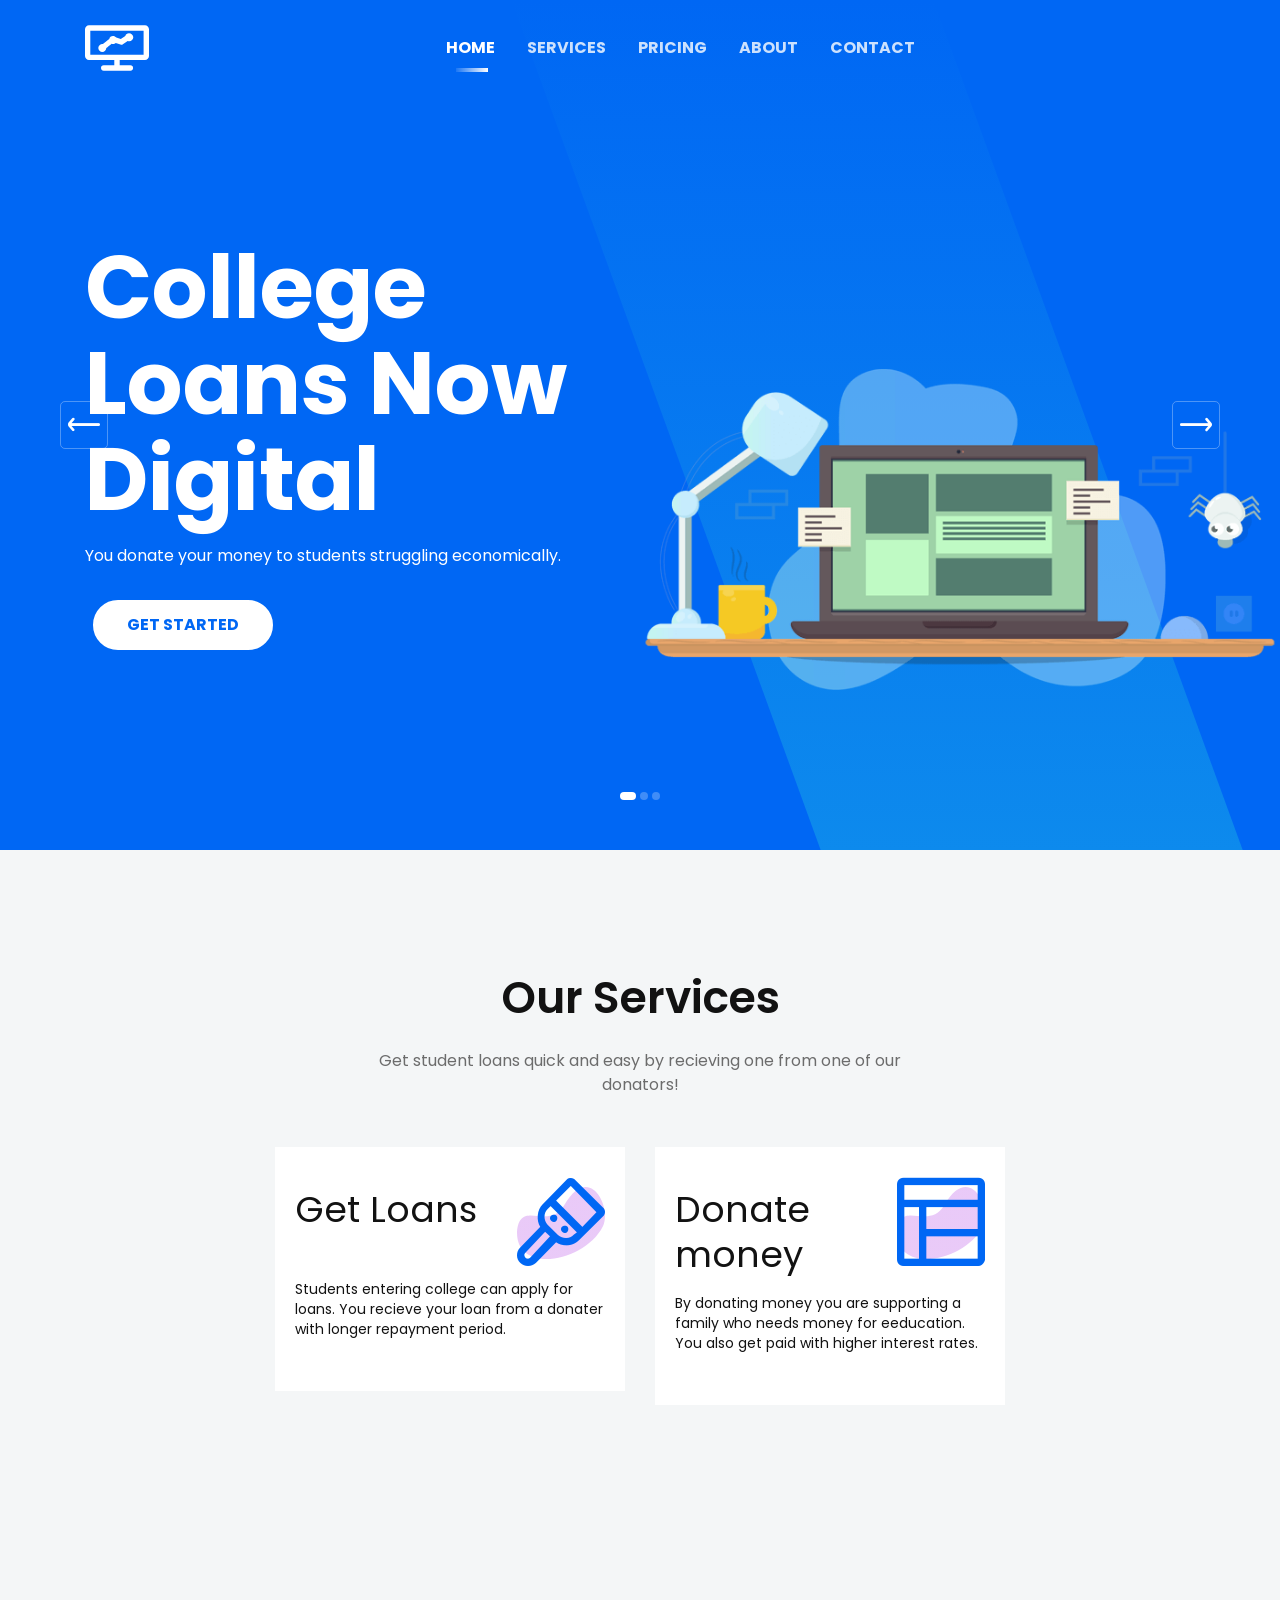
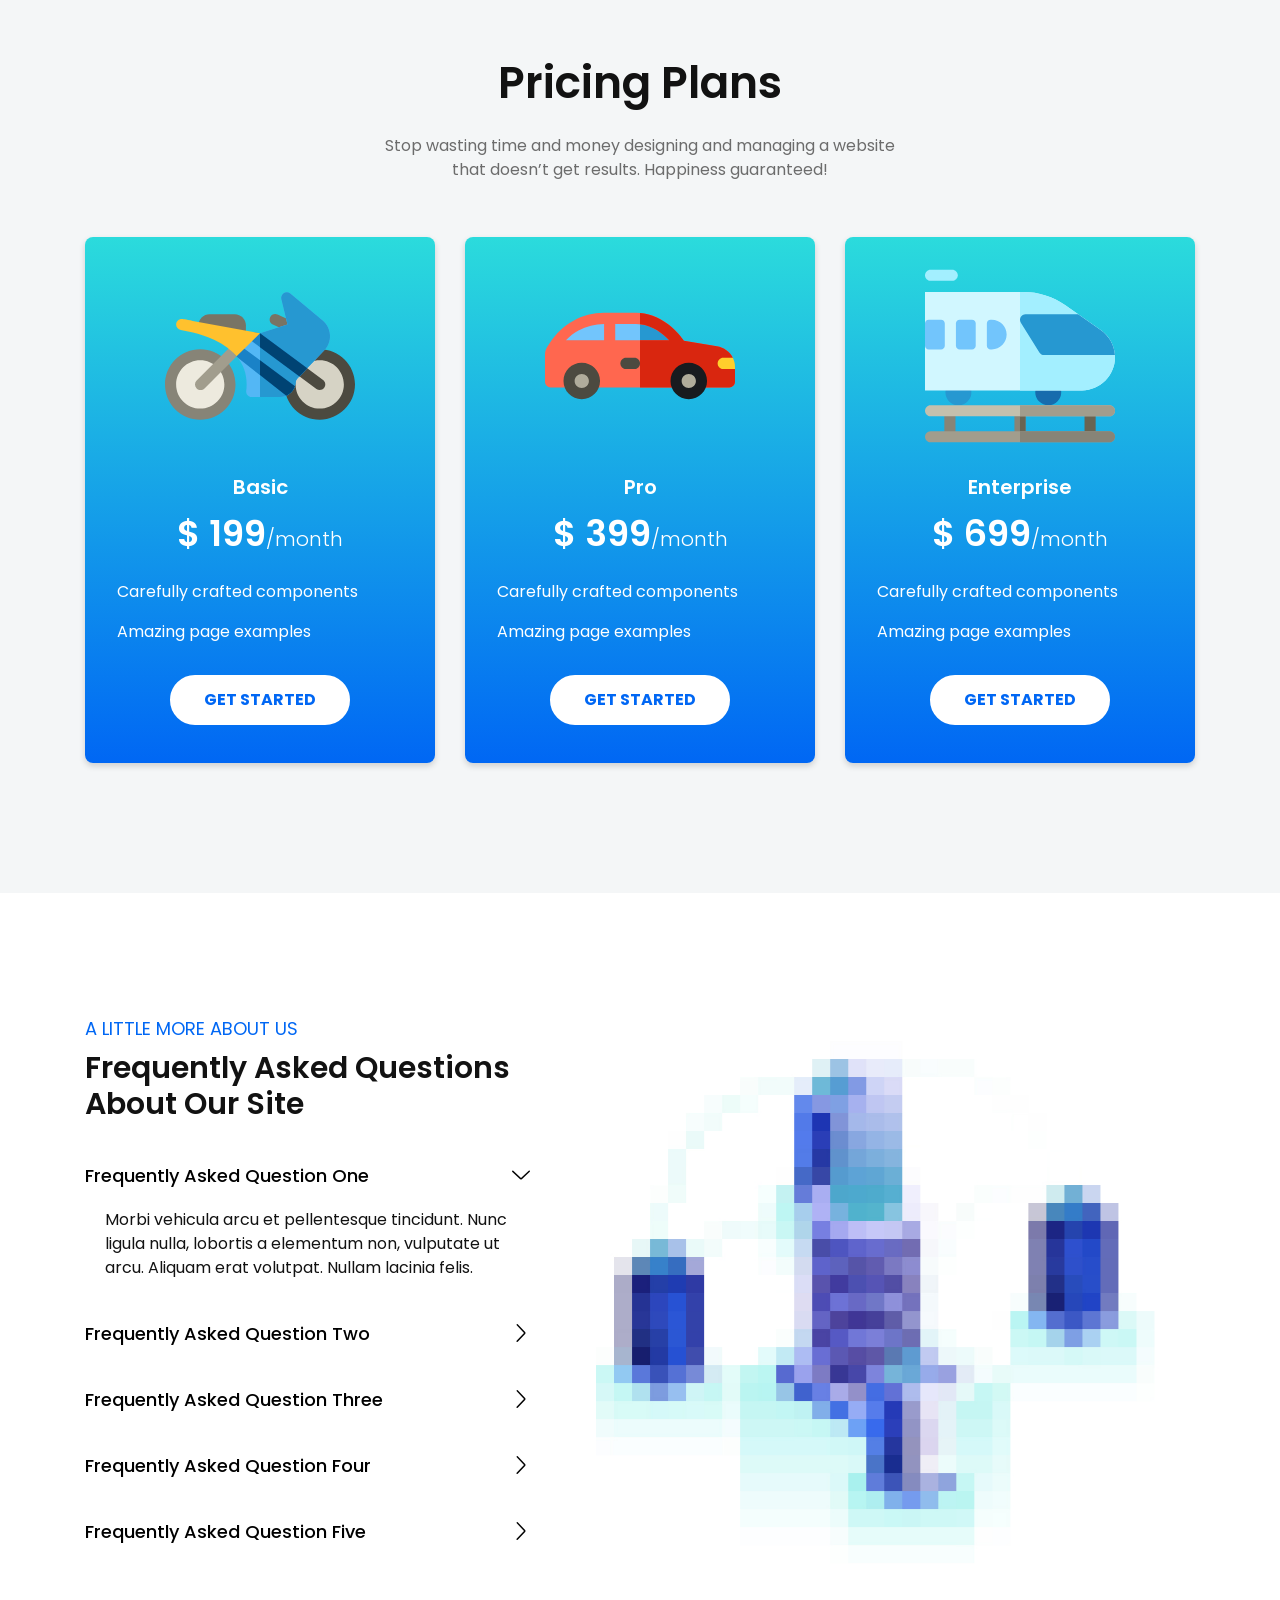
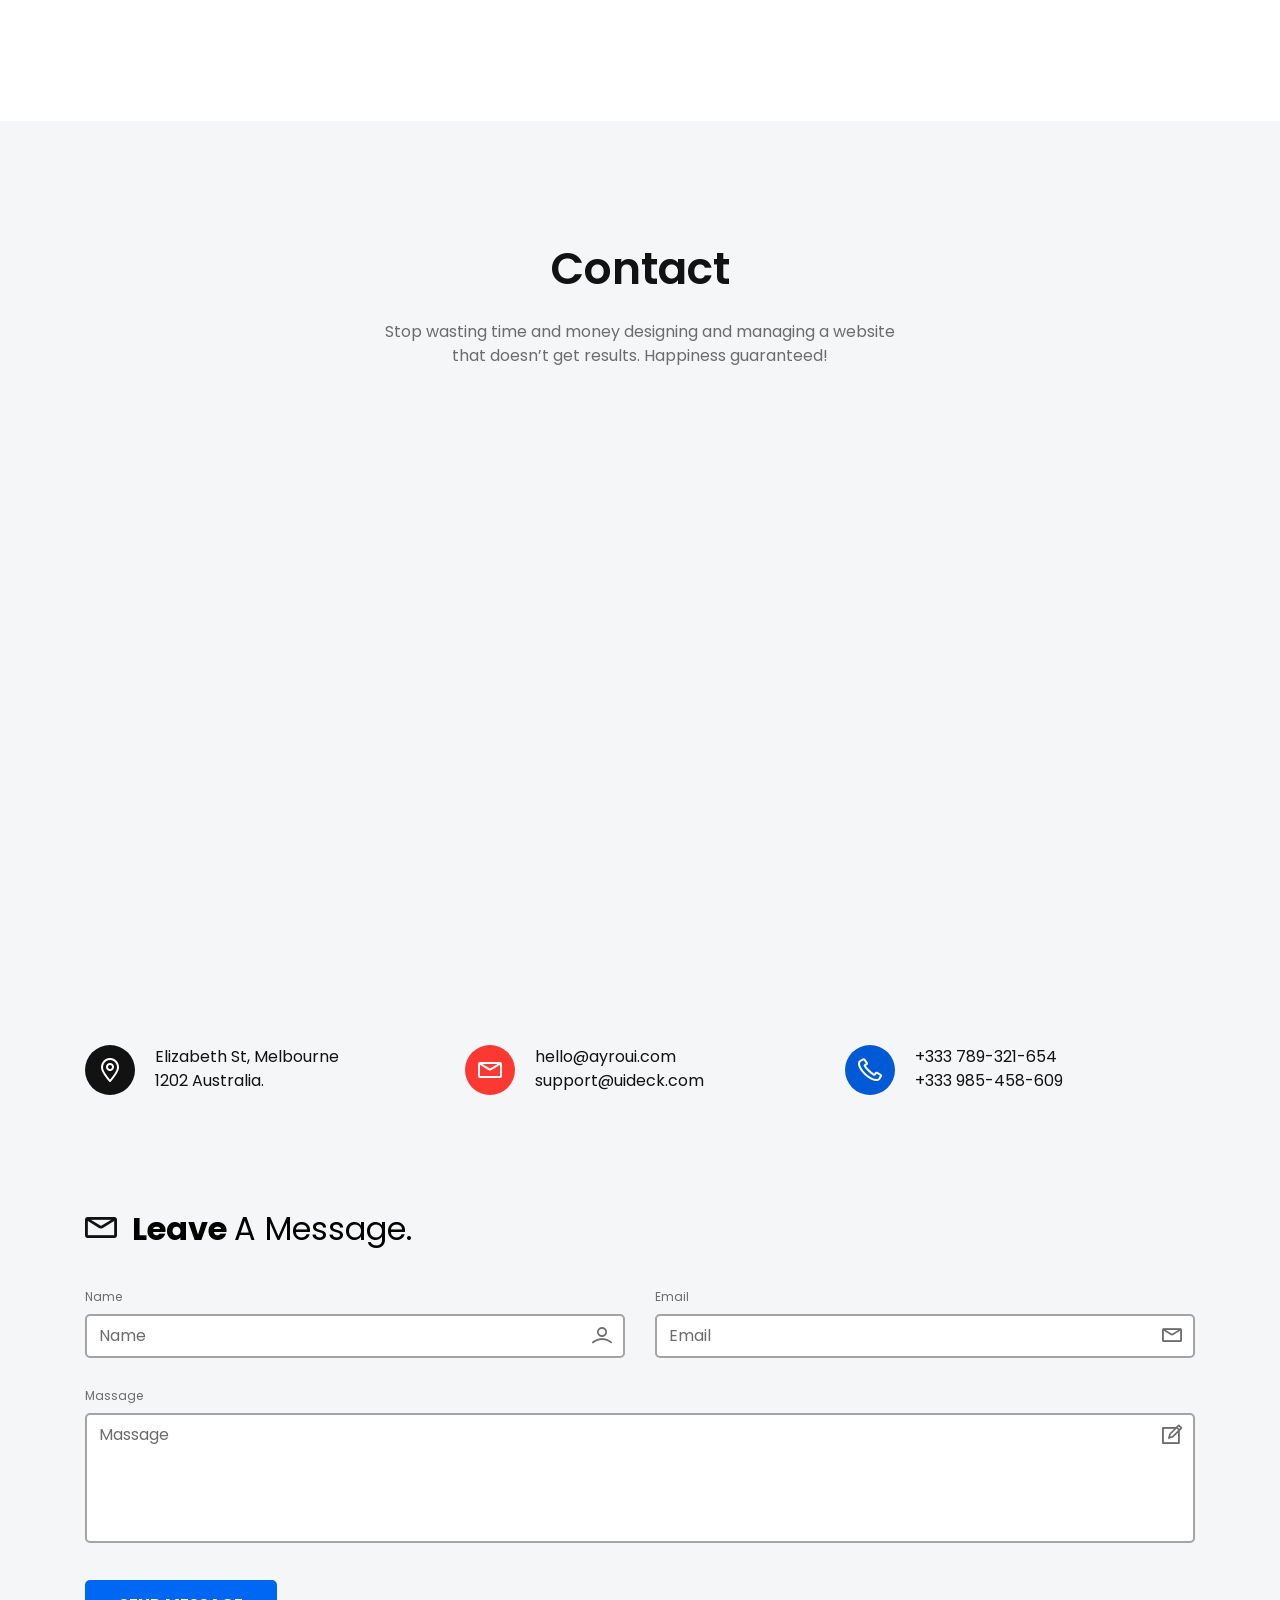
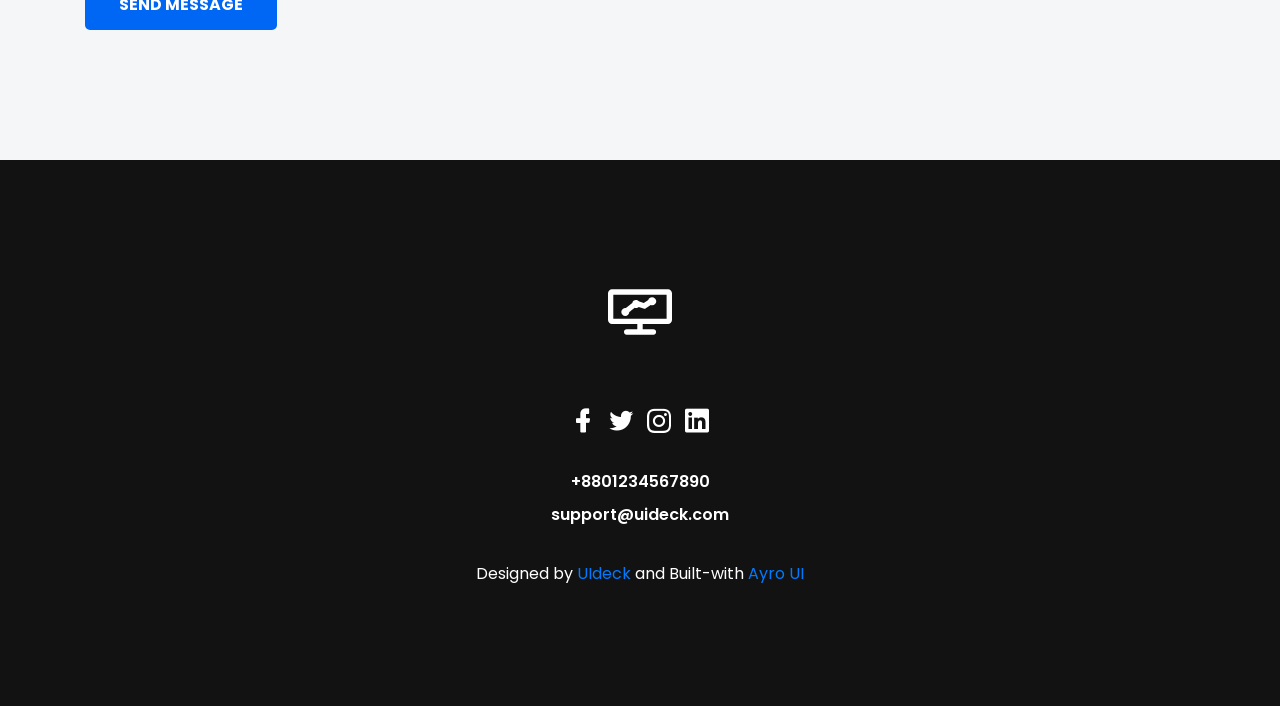
==== commit 16ea4685: "Add files via upload" ====
--- a/smash-template-opl/smash-template-opl/index.html
+++ b/smash-template-opl/smash-template-opl/index.html
@@ -5,7 +5,7 @@
     <meta charset="utf-8">
     
     <!--====== Title ======-->
-    <title>Smash - Bootstrap Business Template</title>
+    <title>LoanUs</title>
     
     <meta name="description" content="">
     <meta name="viewport" content="width=device-width, initial-scale=1">
@@ -81,18 +81,16 @@
                             <ul class="navbar-nav m-auto">
                                 <li class="nav-item active"><a class="page-scroll" href="#home">home</a></li>
                                 <li class="nav-item"><a class="page-scroll" href="#services">Services</a></li>
-                                <li class="nav-item"><a class="page-scroll" href="#portfolio">Portfolio</a></li>
+                                
                                 <li class="nav-item"><a class="page-scroll" href="#pricing">Pricing</a></li>
                                 <li class="nav-item"><a class="page-scroll" href="#about">About</a></li>
-                                <li class="nav-item"><a class="page-scroll" href="#team">Team</a></li>
+                                
                                 <li class="nav-item"><a class="page-scroll" href="#contact">Contact</a></li>
                             </ul>
                         </div>
                         
                         <div class="navbar-btn d-none d-sm-inline-block">
-                            <ul>
-                                <li><a class="solid" href="#">Download</a></li>
-                            </ul>
+
                         </div>
                     </nav> <!-- navbar -->
                 </div>
@@ -118,11 +116,11 @@
                         <div class="row">
                             <div class="col-lg-6">
                                 <div class="slider-content">
-                                    <h1 class="title">Business is Now Digital</h1>
-                                    <p class="text">We blend insights and strategy to create digital products for forward-thinking organisations.</p>
+                                    <h1 class="title">College Loans Now Digital</h1>
+                                    <p class="text">You donate your money to students struggling economically.</p>
                                     <ul class="slider-btn rounded-buttons">
                                         <li><a class="main-btn rounded-one" href="#">GET STARTED</a></li>
-                                        <li><a class="main-btn rounded-two" href="#">DOWNLOAD</a></li>
+                                        
                                     </ul>
                                 </div>
                             </div>
@@ -140,11 +138,11 @@
                         <div class="row">
                             <div class="col-lg-6">
                                 <div class="slider-content">
-                                    <h1 class="title">Crafted for Business</h1>
-                                    <p class="text">We blend insights and strategy to create digital products for forward-thinking organisations.</p>
+                                    <h1 class="title">Easy to Understand</h1>
+                                    <p class="text">Our process is simple and efficient allowing for easier understanding.</p>
                                     <ul class="slider-btn rounded-buttons">
                                         <li><a class="main-btn rounded-one" href="#">GET STARTED</a></li>
-                                        <li><a class="main-btn rounded-two" href="#">DOWNLOAD</a></li>
+                                        
                                     </ul>
                                 </div> <!-- slider-content -->
                             </div>
@@ -162,11 +160,11 @@
                         <div class="row">
                             <div class="col-lg-6">
                                 <div class="slider-content">
-                                    <h1 class="title">Based on Bootstrap 4</h1>
-                                    <p class="text">We blend insights and strategy to create digital products for forward-thinking organisations.</p>
+                                    <h1 class="title">Built By Students</h1>
+                                    <p class="text">We know how other students think and understand their problems.</p>
                                     <ul class="slider-btn rounded-buttons">
                                         <li><a class="main-btn rounded-one" href="#">GET STARTED</a></li>
-                                        <li><a class="main-btn rounded-two" href="#">DOWNLOAD</a></li>
+                                        
                                     </ul>
                                 </div> <!-- slider-content -->
                             </div>
@@ -199,7 +197,7 @@
                 <div class="col-lg-6 col-md-10">
                     <div class="section-title text-center pb-10">
                         <h3 class="title">Our Services</h3>
-                        <p class="text">Stop wasting time and money designing and managing a website that doesn’t get results. Happiness guaranteed!</p>
+                        <p class="text">Get student loans quick and easy by recieving one from one of our donators!</p>
                     </div> <!-- row -->
                 </div>
             </div> <!-- row -->
@@ -207,46 +205,34 @@
                 <div class="col-lg-4 col-md-7 col-sm-9">
                     <div class="single-features mt-40">
                         <div class="features-title-icon d-flex justify-content-between">
-                            <h4 class="features-title"><a href="#">Graphics Design</a></h4>
+                            <h4 class="features-title"><a href="#">Get Loans</a></h4>
                             <div class="features-icon">
                                 <i class="lni lni-brush"></i>
                                 <img class="shape" src="assets/images/f-shape-1.svg" alt="Shape">
                             </div>
                         </div>
                         <div class="features-content">
-                            <p class="text">Short description for the ones who look for something new. Short description for the ones who look for something new.</p>
-                            <a class="features-btn" href="#">LEARN MORE</a>
+                            <p class="text">Students entering college can apply for loans. You recieve your loan from a donater with longer repayment period. </p>
+                            
                         </div>
                     </div> <!-- single features -->
                 </div>
                 <div class="col-lg-4 col-md-7 col-sm-9">
                     <div class="single-features mt-40">
                         <div class="features-title-icon d-flex justify-content-between">
-                            <h4 class="features-title"><a href="#">Website Design</a></h4>
+                            <h4 class="features-title"><a href="#">Donate money</a></h4>
                             <div class="features-icon">
                                 <i class="lni lni-layout"></i>
                                 <img class="shape" src="assets/images/f-shape-1.svg" alt="Shape">
                             </div>
                         </div>
                         <div class="features-content">
-                            <p class="text">Short description for the ones who look for something new. Short description for the ones who look for something new.</p>
-                            <a class="features-btn" href="#">LEARN MORE</a>
+                            <p class="text">By donating money you are supporting a family who needs money for eeducation. You also get paid with higher interest rates.</p>
+                            
                         </div>
                     </div> <!-- single features -->
                 </div>
-                <div class="col-lg-4 col-md-7 col-sm-9">
-                    <div class="single-features mt-40">
-                        <div class="features-title-icon d-flex justify-content-between">
-                            <h4 class="features-title"><a href="#">Digital Marketing</a></h4>
-                            <div class="features-icon">
-                                <i class="lni lni-bolt"></i>
-                                <img class="shape" src="assets/images/f-shape-1.svg" alt="Shape">
-                            </div>
-                        </div>
-                        <div class="features-content">
-                            <p class="text">Short description for the ones who look for something new. Short description for the ones who look for something new.</p>
-                            <a class="features-btn" href="#">LEARN MORE</a>
-                        </div>
+                
                     </div> <!-- single features -->
                 </div>
             </div> <!-- row -->
@@ -255,210 +241,7 @@
 
     <!--====== FEATRES TWO PART ENDS ======-->
     
-    <!--====== PORTFOLIO PART START ======-->
-
-    <section id="portfolio" class="portfolio-area portfolio-four pb-100">
-        <div class="container">
-            <div class="row justify-content-center">
-                <div class="col-lg-6 col-md-10">
-                    <div class="section-title text-center pb-10">
-                        <h3 class="title">Featured Works</h3>
-                        <p class="text">Stop wasting time and money designing and managing a website that doesn’t get results. Happiness guaranteed!</p>
-                    </div> <!-- section title -->
-                </div>
-            </div> <!-- row -->
-            <div class="row">
-                <div class="col-lg-3 col-md-3">
-                    <div class="portfolio-menu text-center mt-50">
-                        <ul>
-                            <li data-filter="*" class="active">ALL WORK</li>
-                            <li data-filter=".branding-4">BRANDING</li>
-                            <li data-filter=".marketing-4">MARKETING</li>
-                            <li data-filter=".planning-4">PLANNING</li>
-                            <li data-filter=".research-4">RESEARCH</li>
-                        </ul>
-                    </div> <!-- portfolio menu -->
-                </div>
-                <div class="col-lg-9 col-md-9">
-                    <div class="row no-gutters grid mt-50">
-                        <div class="col-lg-4 col-sm-6 branding-4 planning-4">
-                            <div class="single-portfolio">
-                                <div class="portfolio-image">
-                                    <img src="assets/images/portfolio/1.png" alt="">
-                                    <div class="portfolio-overlay d-flex align-items-center justify-content-center">
-                                        <div class="portfolio-content">
-                                            <div class="portfolio-icon">
-                                                <a class="image-popup" href="assets/images/portfolio/1.png"><i class="lni lni-zoom-in"></i></a>
-                                                <img src="assets/images/portfolio/shape.svg" alt="shape" class="shape">
-                                            </div>
-                                            <div class="portfolio-icon">
-                                                <a href="#"><i class="lni lni-link"></i></a>
-                                                <img src="assets/images/portfolio/shape.svg" alt="shape" class="shape">
-                                            </div>
-                                        </div>
-                                    </div>
-                                </div>
-                            </div> <!-- single portfolio -->
-                        </div>
-                        <div class="col-lg-4 col-sm-6 marketing-4 research-4">
-                            <div class="single-portfolio">
-                                <div class="portfolio-image">
-                                    <img src="assets/images/portfolio/2.png" alt="">
-                                    <div class="portfolio-overlay d-flex align-items-center justify-content-center">
-                                        <div class="portfolio-content">
-                                            <div class="portfolio-icon">
-                                                <a class="image-popup" href="assets/images/portfolio/2.png"><i class="lni lni-zoom-in"></i></a>
-                                                <img src="assets/images/portfolio/shape.svg" alt="shape" class="shape">
-                                            </div>
-                                            <div class="portfolio-icon">
-                                                <a href="#"><i class="lni lni-link"></i></a>
-                                                <img src="assets/images/portfolio/shape.svg" alt="shape" class="shape">
-                                            </div>
-                                        </div>
-                                    </div>
-                                </div>
-                            </div> <!-- single portfolio -->
-                        </div>
-                        <div class="col-lg-4 col-sm-6 branding-4 marketing-4">
-                            <div class="single-portfolio">
-                                <div class="portfolio-image">
-                                    <img src="assets/images/portfolio/3.png" alt="">
-                                    <div class="portfolio-overlay d-flex align-items-center justify-content-center">
-                                        <div class="portfolio-content">
-                                            <div class="portfolio-icon">
-                                                <a class="image-popup" href="assets/images/portfolio/3.png"><i class="lni lni-zoom-in"></i></a>
-                                                <img src="assets/images/portfolio/shape.svg" alt="shape" class="shape">
-                                            </div>
-                                            <div class="portfolio-icon">
-                                                <a href="#"><i class="lni lni-link"></i></a>
-                                                <img src="assets/images/portfolio/shape.svg" alt="shape" class="shape">
-                                            </div>
-                                        </div>
-                                    </div>
-                                </div>
-                            </div> <!-- single portfolio -->
-                        </div>
-                        <div class="col-lg-4 col-sm-6 planning-4 research-4">
-                            <div class="single-portfolio">
-                                <div class="portfolio-image">
-                                    <img src="assets/images/portfolio/4.png" alt="">
-                                    <div class="portfolio-overlay d-flex align-items-center justify-content-center">
-                                        <div class="portfolio-content">
-                                            <div class="portfolio-icon">
-                                                <a class="image-popup" href="assets/images/portfolio/4.png"><i class="lni lni-zoom-in"></i></a>
-                                                <img src="assets/images/portfolio/shape.svg" alt="shape" class="shape">
-                                            </div>
-                                            <div class="portfolio-icon">
-                                                <a href="#"><i class="lni lni-link"></i></a>
-                                                <img src="assets/images/portfolio/shape.svg" alt="shape" class="shape">
-                                            </div>
-                                        </div>
-                                    </div>
-                                </div>
-                            </div> <!-- single portfolio -->
-                        </div>
-                        <div class="col-lg-4 col-sm-6 marketing-4">
-                            <div class="single-portfolio">
-                                <div class="portfolio-image">
-                                    <img src="assets/images/portfolio/5.png" alt="">
-                                    <div class="portfolio-overlay d-flex align-items-center justify-content-center">
-                                        <div class="portfolio-content">
-                                            <div class="portfolio-icon">
-                                                <a class="image-popup" href="assets/images/portfolio/5.png"><i class="lni lni-zoom-in"></i></a>
-                                                <img src="assets/images/portfolio/shape.svg" alt="shape" class="shape">
-                                            </div>
-                                            <div class="portfolio-icon">
-                                                <a href="#"><i class="lni lni-link"></i></a>
-                                                <img src="assets/images/portfolio/shape.svg" alt="shape" class="shape">
-                                            </div>
-                                        </div>
-                                    </div>
-                                </div>
-                            </div> <!-- single portfolio -->
-                        </div>
-                        <div class="col-lg-4 col-sm-6 planning-4">
-                            <div class="single-portfolio">
-                                <div class="portfolio-image">
-                                    <img src="assets/images/portfolio/6.png" alt="">
-                                    <div class="portfolio-overlay d-flex align-items-center justify-content-center">
-                                        <div class="portfolio-content">
-                                            <div class="portfolio-icon">
-                                                <a class="image-popup" href="assets/images/portfolio/6.png"><i class="lni lni-zoom-in"></i></a>
-                                                <img src="assets/images/portfolio/shape.svg" alt="shape" class="shape">
-                                            </div>
-                                            <div class="portfolio-icon">
-                                                <a href="#"><i class="lni lni-link"></i></a>
-                                                <img src="assets/images/portfolio/shape.svg" alt="shape" class="shape">
-                                            </div>
-                                        </div>
-                                    </div>
-                                </div>
-                            </div> <!-- single portfolio -->
-                        </div>
-                        <div class="col-lg-4 col-sm-6 research-4">
-                            <div class="single-portfolio">
-                                <div class="portfolio-image">
-                                    <img src="assets/images/portfolio/7.png" alt="">
-                                    <div class="portfolio-overlay d-flex align-items-center justify-content-center">
-                                        <div class="portfolio-content">
-                                            <div class="portfolio-icon">
-                                                <a class="image-popup" href="assets/images/portfolio/7.png"><i class="lni lni-zoom-in"></i></a>
-                                                <img src="assets/images/portfolio/shape.svg" alt="shape" class="shape">
-                                            </div>
-                                            <div class="portfolio-icon">
-                                                <a href="#"><i class="lni lni-link"></i></a>
-                                                <img src="assets/images/portfolio/shape.svg" alt="shape" class="shape">
-                                            </div>
-                                        </div>
-                                    </div>
-                                </div>
-                            </div> <!-- single portfolio -->
-                        </div>
-                        <div class="col-lg-4 col-sm-6 branding-4 planning-4">
-                            <div class="single-portfolio">
-                                <div class="portfolio-image">
-                                    <img src="assets/images/portfolio/8.png" alt="">
-                                    <div class="portfolio-overlay d-flex align-items-center justify-content-center">
-                                        <div class="portfolio-content">
-                                            <div class="portfolio-icon">
-                                                <a class="image-popup" href="assets/images/portfolio/8.png"><i class="lni lni-zoom-in"></i></a>
-                                                <img src="assets/images/portfolio/shape.svg" alt="shape" class="shape">
-                                            </div>
-                                            <div class="portfolio-icon">
-                                                <a href="#"><i class="lni lni-link"></i></a>
-                                                <img src="assets/images/portfolio/shape.svg" alt="shape" class="shape">
-                                            </div>
-                                        </div>
-                                    </div>
-                                </div>
-                            </div> <!-- single portfolio -->
-                        </div>
-                        <div class="col-lg-4 col-sm-6 marketing-4">
-                            <div class="single-portfolio">
-                                <div class="portfolio-image">
-                                    <img src="assets/images/portfolio/9.png" alt="">
-                                    <div class="portfolio-overlay d-flex align-items-center justify-content-center">
-                                        <div class="portfolio-content">
-                                            <div class="portfolio-icon">
-                                                <a class="image-popup" href="assets/images/portfolio/9.png"><i class="lni lni-zoom-in"></i></a>
-                                                <img src="assets/images/portfolio/shape.svg" alt="shape" class="shape">
-                                            </div>
-                                            <div class="portfolio-icon">
-                                                <a href="#"><i class="lni lni-link"></i></a>
-                                                <img src="assets/images/portfolio/shape.svg" alt="shape" class="shape">
-                                            </div>
-                                        </div>
-                                    </div>
-                                </div>
-                            </div> <!-- single portfolio -->
-                        </div>
-                    </div> <!-- row -->
-                </div>
-            </div> <!-- row -->
-        </div> <!-- container -->
-    </section>
-
-    <!--====== PORTFOLIO PART ENDS ======-->
+    
     
     <!--====== PRINICNG START ======-->
 
@@ -620,192 +403,9 @@
 
     <!--====== ABOUT PART ENDS ======-->
     
-    <!--====== TESTIMONIAL PART START ======-->
-
-    <section id="testimonial" class="testimonial-area">
-        <div class="container">
-            <div class="row justify-content-between">
-                <div class="col-xl-5 col-lg-6">
-                    <div class="testimonial-left-content mt-45">
-                        <h6 class="sub-title">Testimonials</h6>
-                        <h4 class="title">What Clients Says <br> About Us</h4>
-                        <ul class="testimonial-line">
-                            <li></li>
-                            <li></li>
-                            <li></li>
-                            <li></li>
-                        </ul>
-                        <p class="text">Duis et metus et massa tempus lacinia. Class aptent taciti sociosqu ad litora torquent per conubia nostra, per inceptos himenaeos. Maecenas ultricies, orci molestie blandit interdum. <br> <br> ipsum ante pellentesque nisl, eget mollis turpis quam nec eros. ultricies, orci molestie blandit interdum.</p>
-                    </div> <!-- testimonial left content -->
-                </div>
-                <div class="col-lg-6">
-                    <div class="testimonial-right-content mt-50">
-                        <div class="quota">
-                            <i class="lni lni-quotation"></i>
-                        </div>
-                        <div class="testimonial-content-wrapper testimonial-active">
-                            <div class="single-testimonial">
-                                <div class="testimonial-text">
-                                    <p class="text">“Praesent scelerisque, odio eu fermentum malesuada, nisi arcu volutpat nisl, sit amet convallis nunc turp.”</p>
-                                </div>
-                                <div class="testimonial-author d-sm-flex justify-content-between">
-                                    <div class="author-info d-flex align-items-center">
-                                        <div class="author-image">
-                                            <img src="assets/images/author-1.jpg" alt="author">
-                                        </div>
-                                        <div class="author-name media-body">
-                                            <h5 class="name">Mr. Jems Bond</h5>
-                                            <span class="sub-title">CEO Mbuild Firm</span>
-                                        </div>
-                                    </div>
-                                    <div class="author-review">
-                                        <ul class="star">
-                                            <li><i class="lni lni-star-filled"></i></li>
-                                            <li><i class="lni lni-star-filled"></i></li>
-                                            <li><i class="lni lni-star-filled"></i></li>
-                                            <li><i class="lni lni-star-filled"></i></li>
-                                            <li><i class="lni lni-star-filled"></i></li>
-                                        </ul>
-                                        <span class="review">( 7 Reviews )</span>
-                                    </div>
-                                </div>
-                            </div> <!-- single testimonial -->
-                            <div class="single-testimonial">
-                                <div class="testimonial-text">
-                                    <p class="text">“Praesent scelerisque, odio eu fermentum malesuada, nisi arcu volutpat nisl, sit amet convallis nunc turp.”</p>
-                                </div>
-                                <div class="testimonial-author d-sm-flex justify-content-between">
-                                    <div class="author-info d-flex align-items-center">
-                                        <div class="author-image">
-                                                <img src="assets/images/author-2.jpg" alt="author">
-                                        </div>
-                                        <div class="author-name media-body">
-                                            <h5 class="name">Mr. Jems Bond</h5>
-                                            <span class="sub-title">CEO Mbuild Firm</span>
-                                        </div>
-                                    </div>
-                                    <div class="author-review">
-                                        <ul class="star">
-                                            <li><i class="lni lni-star-filled"></i></li>
-                                            <li><i class="lni lni-star-filled"></i></li>
-                                            <li><i class="lni lni-star-filled"></i></li>
-                                            <li><i class="lni lni-star-filled"></i></li>
-                                            <li><i class="lni lni-star-filled"></i></li>
-                                        </ul>
-                                        <span class="review">( 7 Reviews )</span>
-                                    </div>
-                                </div>
-                            </div> <!-- single testimonial -->
-                            <div class="single-testimonial">
-                                <div class="testimonial-text">
-                                    <p class="text">“Praesent scelerisque, odio eu fermentum malesuada, nisi arcu volutpat nisl, sit amet convallis nunc turp.”</p>
-                                </div>
-                                <div class="testimonial-author d-sm-flex justify-content-between">
-                                    <div class="author-info d-flex align-items-center">
-                                        <div class="author-image">
-                                                <img src="assets/images/author-3.jpg" alt="author">
-                                        </div>
-                                        <div class="author-name media-body">
-                                            <h5 class="name">Mr. Jems Bond</h5>
-                                            <span class="sub-title">CEO Mbuild Firm</span>
-                                        </div>
-                                    </div>
-                                    <div class="author-review">
-                                        <ul class="star">
-                                            <li><i class="lni lni-star-filled"></i></li>
-                                            <li><i class="lni lni-star-filled"></i></li>
-                                            <li><i class="lni lni-star-filled"></i></li>
-                                            <li><i class="lni lni-star-filled"></i></li>
-                                            <li><i class="lni lni-star-filled"></i></li>
-                                        </ul>
-                                        <span class="review">( 7 Reviews )</span>
-                                    </div>
-                                </div>
-                            </div> <!-- single testimonial -->
-                        </div> <!-- testimonial content wrapper -->
-                    </div> <!-- testimonial right content -->
-                </div>
-            </div> <!-- row -->
-        </div> <!-- container -->
-    </section>
-
-    <!--====== TESTIMONIAL PART ENDS ======-->
-    
-    <!--====== TEAM START ======-->
-
-    <section id="team" class="team-area pt-120 pb-130">
-        <div class="container">
-            <div class="row justify-content-center">
-                <div class="col-lg-6 col-md-10">
-                    <div class="section-title text-center pb-30">
-                        <h3 class="title">Meet The Team</h3>
-                        <p class="text">Stop wasting time and money designing and managing a website that doesn’t get results. Happiness guaranteed!</p>
-                    </div> <!-- section title -->
-                </div>
-            </div> <!-- row -->
-            <div class="row">
-                <div class="col-lg-4 col-sm-6">
-                    <div class="team-style-eleven text-center mt-30 wow fadeIn" data-wow-duration="1s" data-wow-delay="0s">
-                        <div class="team-image">
-                            <img src="assets/images/team-1.jpg" alt="Team">
-                        </div>
-                        <div class="team-content">
-                            <div class="team-social">
-                                <ul class="social">
-                                    <li><a href="#"><i class="lni lni-facebook-filled"></i></a></li>
-                                    <li><a href="#"><i class="lni lni-twitter-original"></i></a></li>
-                                    <li><a href="#"><i class="lni lni-linkedin-original"></i></a></li>
-                                    <li><a href="#"><i class="lni lni-instagram"></i></a></li>
-                                </ul>
-                            </div>
-                            <h4 class="team-name"><a href="#">Jeffery Riley</a></h4>
-                            <span class="sub-title">Art Director</span>
-                        </div>
-                    </div> <!-- single team -->
-                </div>
-                <div class="col-lg-4 col-sm-6">
-                    <div class="team-style-eleven text-center mt-30 wow fadeIn" data-wow-duration="1s" data-wow-delay="0s">
-                        <div class="team-image">
-                            <img src="assets/images/team-2.jpg" alt="Team">
-                        </div>
-                        <div class="team-content">
-                            <div class="team-social">
-                                <ul class="social">
-                                    <li><a href="#"><i class="lni lni-facebook-filled"></i></a></li>
-                                    <li><a href="#"><i class="lni lni-twitter-original"></i></a></li>
-                                    <li><a href="#"><i class="lni lni-linkedin-original"></i></a></li>
-                                    <li><a href="#"><i class="lni lni-instagram"></i></a></li>
-                                </ul>
-                            </div>
-                            <h4 class="team-name"><a href="#">Riley Beata</a></h4>
-                            <span class="sub-title">Web Developer</span>
-                        </div>
-                    </div> <!-- single team -->
-                </div>
-                <div class="col-lg-4 col-sm-6">
-                    <div class="team-style-eleven text-center mt-30 wow fadeIn" data-wow-duration="1s" data-wow-delay="0s">
-                        <div class="team-image">
-                            <img src="assets/images/team-3.jpg" alt="Team">
-                        </div>
-                        <div class="team-content">
-                            <div class="team-social">
-                                <ul class="social">
-                                    <li><a href="#"><i class="lni lni-facebook-filled"></i></a></li>
-                                    <li><a href="#"><i class="lni lni-twitter-original"></i></a></li>
-                                    <li><a href="#"><i class="lni lni-linkedin-original"></i></a></li>
-                                    <li><a href="#"><i class="lni lni-instagram"></i></a></li>
-                                </ul>
-                            </div>
-                            <h4 class="team-name"><a href="#">Mark A. Parker</a></h4>
-                            <span class="sub-title">UX Designer</span>
-                        </div>
-                    </div> <!-- single team -->
-                </div>
-            </div> <!-- row -->
-        </div> <!-- container -->
-    </section>
-
-    <!--====== TEAM  ENDS ======-->
+    
+    
+    
     
     <!--====== CONTACT PART START ======-->
 
